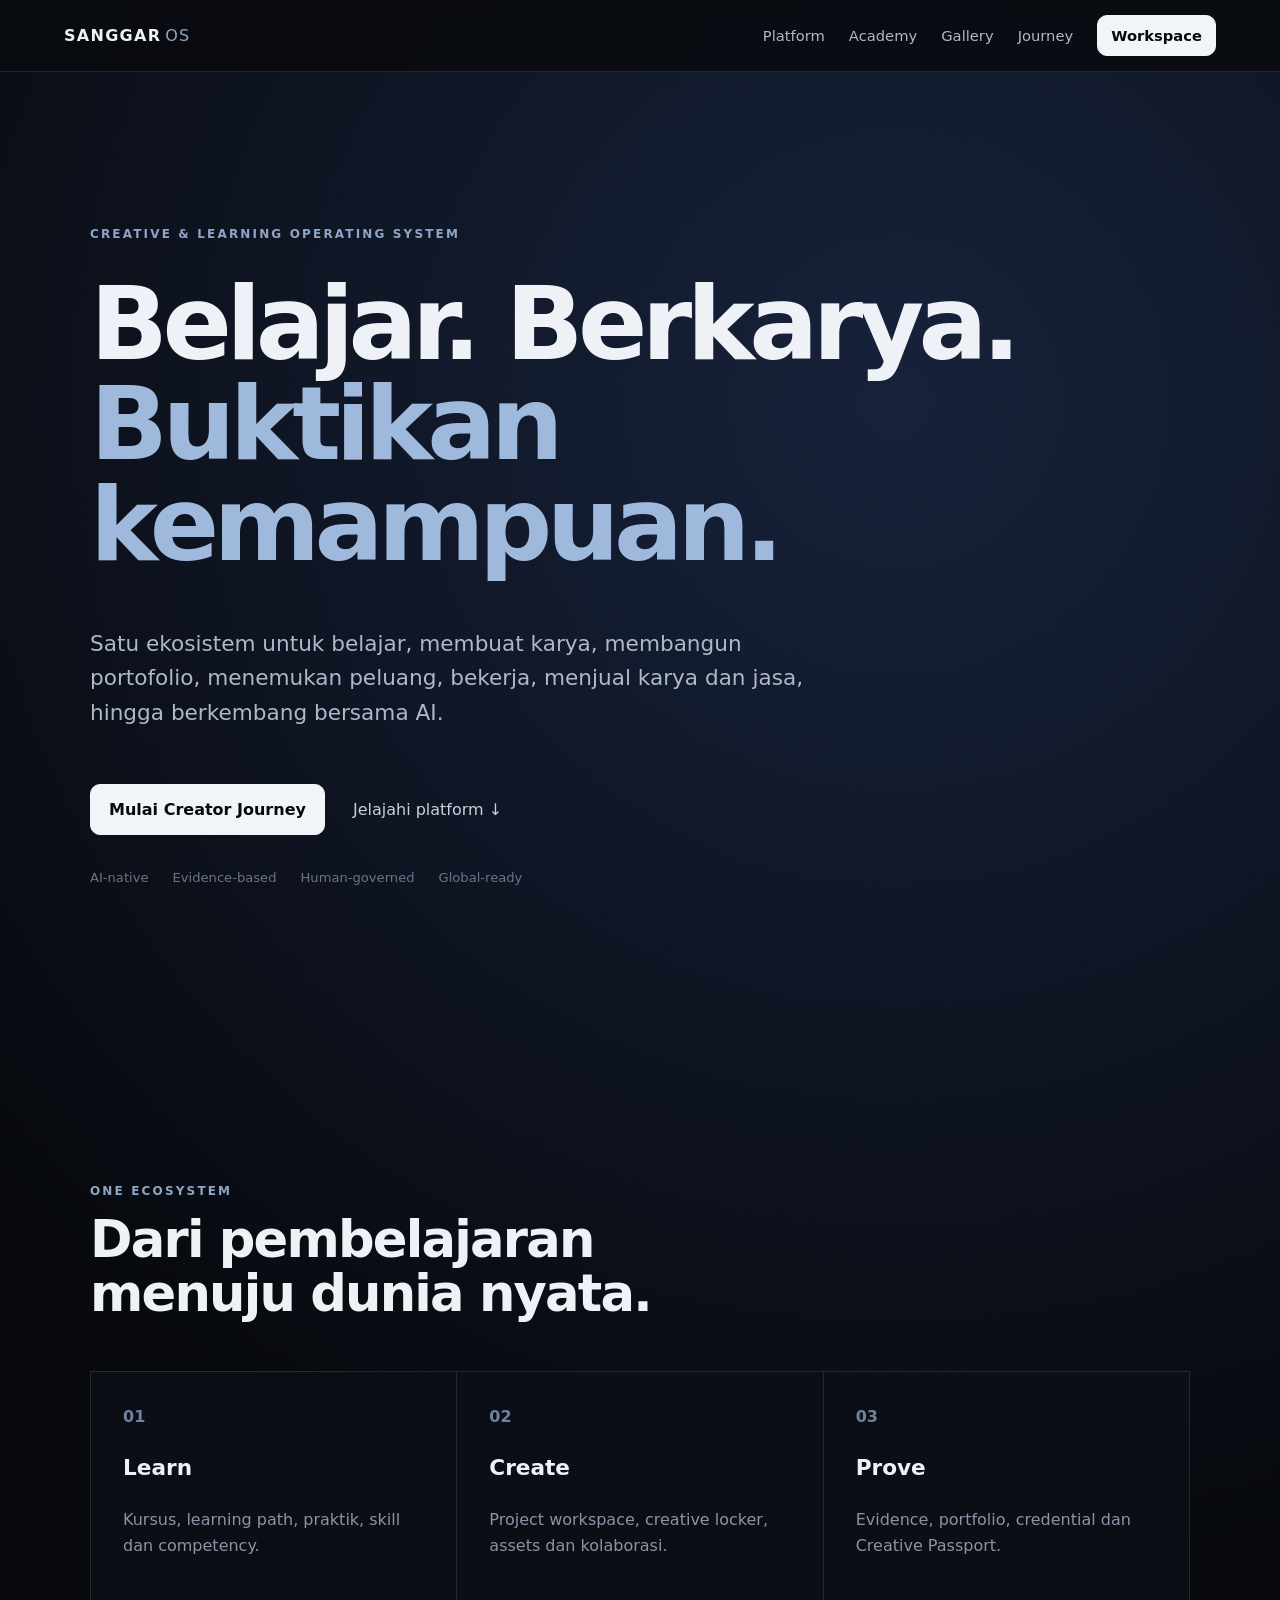
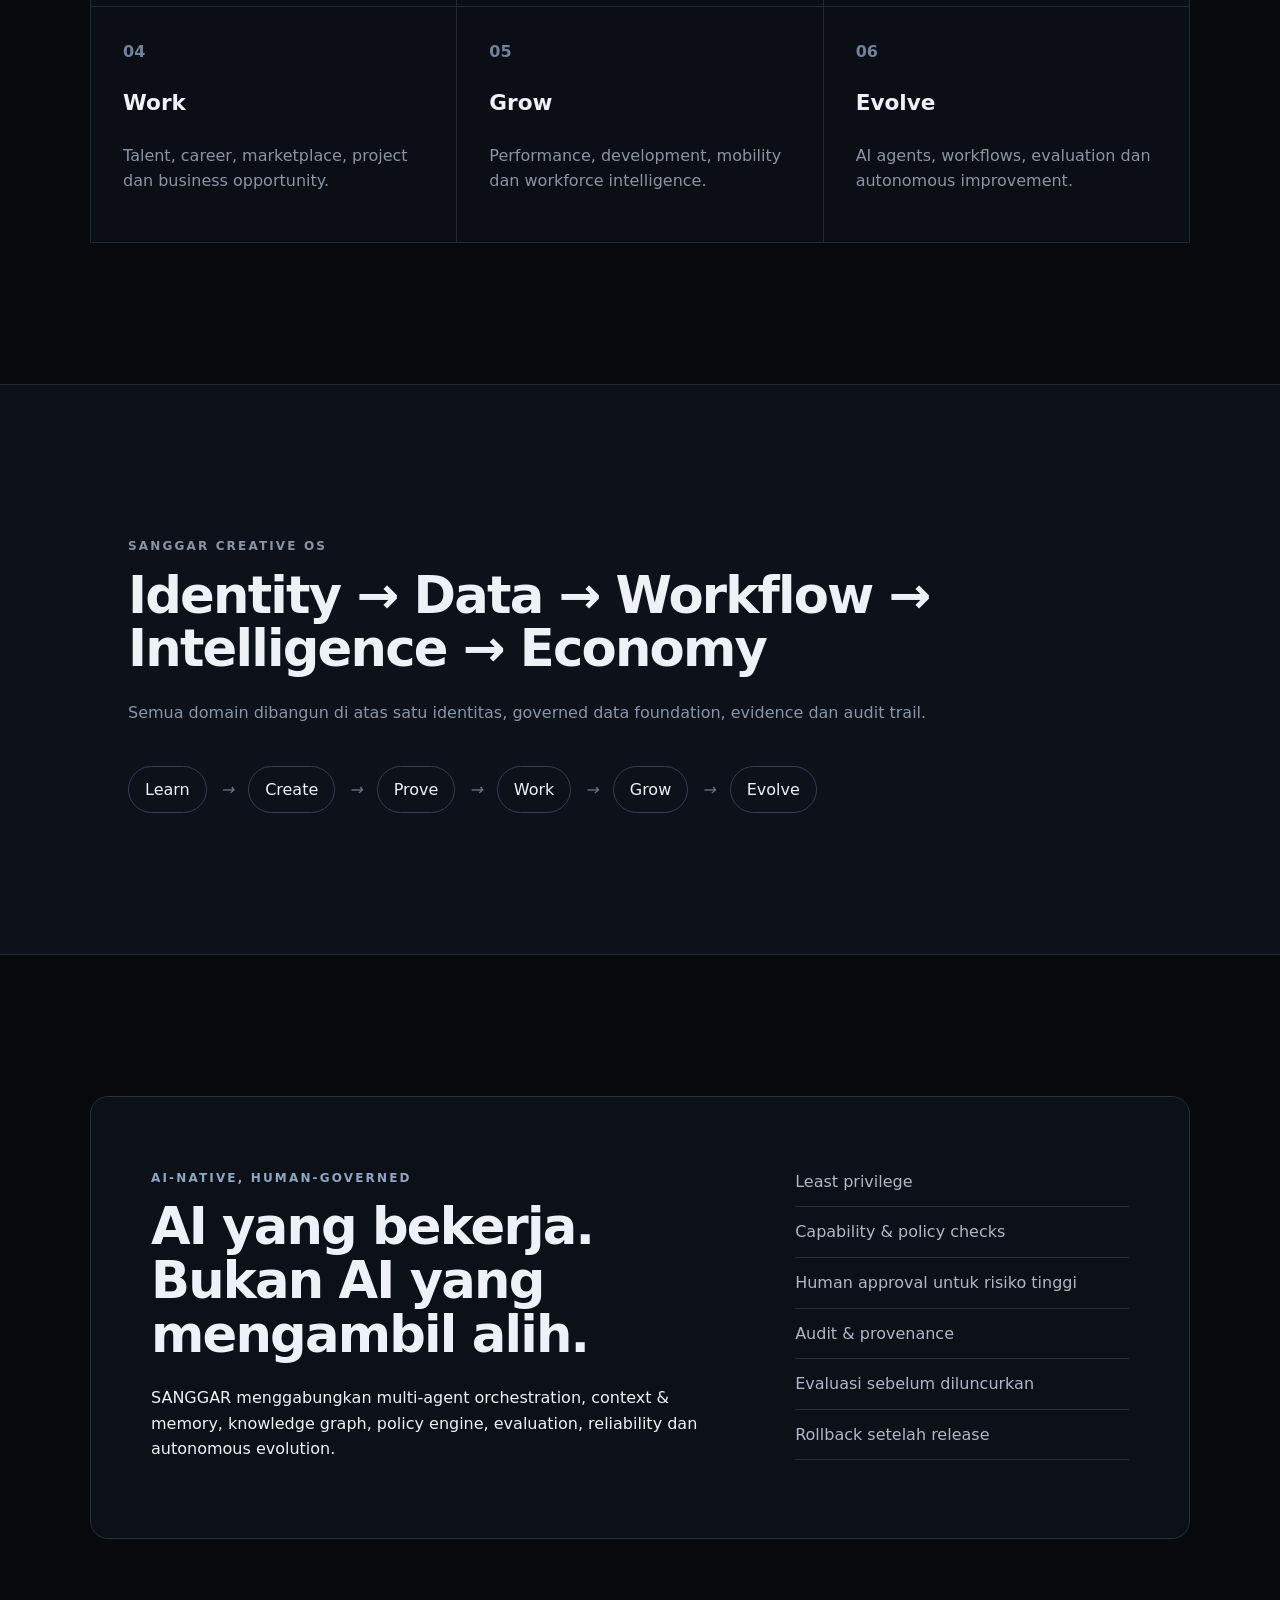
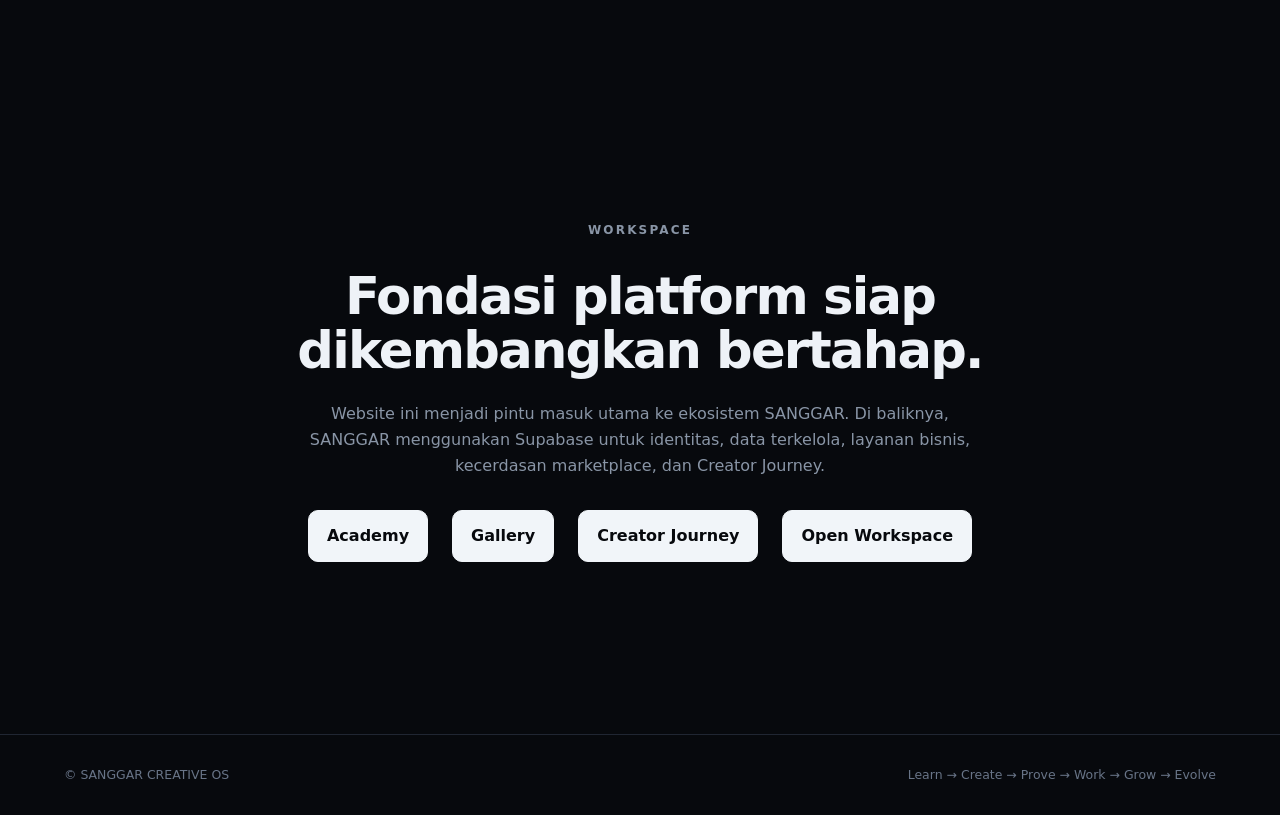
==== index.html @ 96978a13 "refine product language and public terminology" ====
<!doctype html><html lang="id"><head><meta charset="utf-8"><meta name="viewport" content="width=device-width,initial-scale=1"><meta name="description" content="SANGGAR CREATIVE OS — ekosistem digital untuk belajar, berkarya, membuktikan kemampuan, mendapatkan peluang, bekerja, dan berkembang bersama AI."><meta name="robots" content="index,follow"><meta property="og:title" content="SANGGAR CREATIVE OS"><meta property="og:description" content="Learn. Create. Prove. Work. Grow. Evolve."><meta property="og:type" content="website"><title>SANGGAR CREATIVE OS</title><link rel="canonical" href="https://akvisomr-eng.github.io/SANGGAR-CREATIVE-OS/"><link rel="stylesheet" href="styles.css"></head><body><header class="top"><a class="brand" href="index.html">SANGGAR<span>OS</span></a><nav><a href="#platform">Platform</a><a href="academy.html">Academy</a><a href="gallery.html">Gallery</a><a href="journey.html">Journey</a><a class="button small" href="app.html">Workspace</a></nav></header><main><section class="hero"><p class="eyebrow">CREATIVE & LEARNING OPERATING SYSTEM</p><h1>Belajar. Berkarya.<br><strong>Buktikan kemampuan.</strong></h1><p class="lead">Satu ekosistem untuk belajar, membuat karya, membangun portofolio, menemukan peluang, bekerja, menjual karya dan jasa, hingga berkembang bersama AI.</p><div class="actions"><a class="button" href="journey.html">Mulai Creator Journey</a><a class="ghost" href="#platform">Jelajahi platform ↓</a></div><div class="trust"><span>AI-native</span><span>Evidence-based</span><span>Human-governed</span><span>Global-ready</span></div></section><section id="platform" class="section"><div class="section-head"><p class="eyebrow">ONE ECOSYSTEM</p><h2>Dari pembelajaran menuju dunia nyata.</h2></div><div class="grid"><article><b>01</b><h3>Learn</h3><p>Kursus, learning path, praktik, skill dan competency.</p></article><article><b>02</b><h3>Create</h3><p>Project workspace, creative locker, assets dan kolaborasi.</p></article><article><b>03</b><h3>Prove</h3><p>Evidence, portfolio, credential dan Creative Passport.</p></article><article><b>04</b><h3>Work</h3><p>Talent, career, marketplace, project dan business opportunity.</p></article><article><b>05</b><h3>Grow</h3><p>Performance, development, mobility dan workforce intelligence.</p></article><article><b>06</b><h3>Evolve</h3><p>AI agents, workflows, evaluation dan autonomous improvement.</p></article></div></section><section id="ecosystem" class="section dark"><p class="eyebrow">SANGGAR CREATIVE OS</p><h2>Identity → Data → Workflow → Intelligence → Economy</h2><p>Semua domain dibangun di atas satu identitas, governed data foundation, evidence dan audit trail.</p><div class="flow"><span>Learn</span><i>→</i><span>Create</span><i>→</i><span>Prove</span><i>→</i><span>Work</span><i>→</i><span>Grow</span><i>→</i><span>Evolve</span></div></section><section id="ai" class="section"><div class="ai-card"><div><p class="eyebrow">AI-NATIVE, HUMAN-GOVERNED</p><h2>AI yang bekerja. Bukan AI yang mengambil alih.</h2><p>SANGGAR menggabungkan multi-agent orchestration, context & memory, knowledge graph, policy engine, evaluation, reliability dan autonomous evolution.</p></div><ul><li>Least privilege</li><li>Capability & policy checks</li><li>Human approval untuk risiko tinggi</li><li>Audit & provenance</li><li>Evaluasi sebelum diluncurkan</li><li>Rollback setelah release</li></ul></div></section><section id="workspace" class="section workspace"><p class="eyebrow">WORKSPACE</p><h2>Fondasi platform siap dikembangkan bertahap.</h2><p>Website ini menjadi pintu masuk utama ke ekosistem SANGGAR. Di baliknya, SANGGAR menggunakan Supabase untuk identitas, data terkelola, layanan bisnis, kecerdasan marketplace, dan Creator Journey.</p><div class="actions" style="justify-content:center"><a class="button" href="academy.html">Academy</a><a class="button" href="gallery.html">Gallery</a><a class="button" href="journey.html">Creator Journey</a><a class="button" href="app.html">Open Workspace</a></div></section></main><footer><span>© SANGGAR CREATIVE OS</span><span>Learn → Create → Prove → Work → Grow → Evolve</span></footer><script src="app.js" defer></script></body></html>
---- styles.css ----
:root{font-family:Inter,system-ui,-apple-system,BlinkMacSystemFont,"Segoe UI",sans-serif;color:#eef2f7;background:#07090d;line-height:1.6}*{box-sizing:border-box}html{scroll-behavior:smooth}body{margin:0;background:radial-gradient(circle at 70% 10%,#17223b 0,transparent 32%),#07090d}a{color:inherit;text-decoration:none}.top{height:72px;padding:0 clamp(20px,5vw,72px);display:flex;align-items:center;justify-content:space-between;border-bottom:1px solid #202632;background:#090b10e8;backdrop-filter:blur(16px);position:sticky;top:0;z-index:5}.brand{font-weight:900;letter-spacing:.08em}.brand span{font-weight:500;margin-left:4px;color:#8fa5c5}.top nav{display:flex;gap:24px;align-items:center;font-size:.92rem;color:#aeb8c7}.button{display:inline-flex;align-items:center;justify-content:center;padding:12px 18px;border-radius:10px;background:#f1f5f9;color:#07090d;font-weight:800;border:1px solid #f1f5f9}.button.small{padding:8px 13px}.ghost{padding:12px 4px;color:#c7d0dc}.hero,.section{max-width:1180px;margin:auto;padding:clamp(80px,11vw,150px) clamp(20px,5vw,40px)}.hero{min-height:760px;display:flex;flex-direction:column;justify-content:center}.eyebrow{font-size:.75rem;letter-spacing:.18em;font-weight:800;color:#8fa5c5}.hero h1{font-size:clamp(3.2rem,8vw,7.2rem);line-height:.98;letter-spacing:-.055em;max-width:1050px;margin:18px 0 30px}.hero h1 strong{color:#9fb9dc}.lead{font-size:clamp(1.05rem,2vw,1.35rem);max-width:760px;color:#aeb8c7}.actions{display:flex;gap:24px;align-items:center;margin:32px 0}.trust{display:flex;gap:24px;flex-wrap:wrap;color:#697588;font-size:.82rem}.section-head{max-width:700px}.section h2{font-size:clamp(2rem,4vw,4rem);line-height:1.05;letter-spacing:-.035em;margin:10px 0 24px}.grid{display:grid;grid-template-columns:repeat(3,1fr);gap:1px;background:#242a35;margin-top:50px;border:1px solid #242a35}.grid article{background:#0b0e14;padding:32px;min-height:220px}.grid b{color:#6f829e}.grid h3{font-size:1.35rem}.grid p,.section>p{color:#8995a6}.dark{max-width:none;padding-left:clamp(20px,10vw,160px);padding-right:clamp(20px,10vw,160px);background:#0c111a;border-top:1px solid #202632;border-bottom:1px solid #202632}.dark>*{max-width:1100px}.flow{display:flex;gap:14px;flex-wrap:wrap;align-items:center;margin-top:40px}.flow span{padding:10px 16px;border:1px solid #344054;border-radius:999px}.flow i{color:#65748a}.ai-card{display:grid;grid-template-columns:1.4fr .8fr;gap:60px;border:1px solid #27303d;padding:clamp(28px,5vw,60px);border-radius:18px;background:#0c1017}.ai-card ul{margin:0;padding:0;list-style:none}.ai-card li{padding:12px 0;border-bottom:1px solid #252d39;color:#aeb8c7}.workspace{text-align:center;max-width:850px}.workspace p{max-width:680px;margin:0 auto 30px}footer{display:flex;justify-content:space-between;gap:20px;padding:30px clamp(20px,5vw,72px);border-top:1px solid #202632;color:#687487;font-size:.78rem}@media(max-width:760px){.top nav a:not(.button){display:none}.grid,.ai-card{grid-template-columns:1fr}.hero{min-height:680px}.actions{align-items:flex-start;flex-direction:column}.flow{gap:8px}footer{flex-direction:column}}
.auth-card{max-width:620px;margin:40px 0;padding:28px;border:1px solid #27303d;border-radius:18px;background:#0c1017}.auth-card h2{margin-top:0}.auth-card label{display:block;color:#aeb8c7;margin:16px 0}.auth-card input{display:block;width:100%;margin-top:8px;padding:13px 14px;border-radius:10px;border:1px solid #344054;background:#080b10;color:#eef2f7;font:inherit}.muted{color:#8995a6}.workspace-hero{min-height:auto}.workspace-toolbar{display:flex;justify-content:space-between;gap:20px;align-items:center;margin:30px 0}.workspace-toolbar span{color:#8995a6;overflow-wrap:anywhere}@media(max-width:760px){.workspace-toolbar{align-items:flex-start;flex-direction:column}}
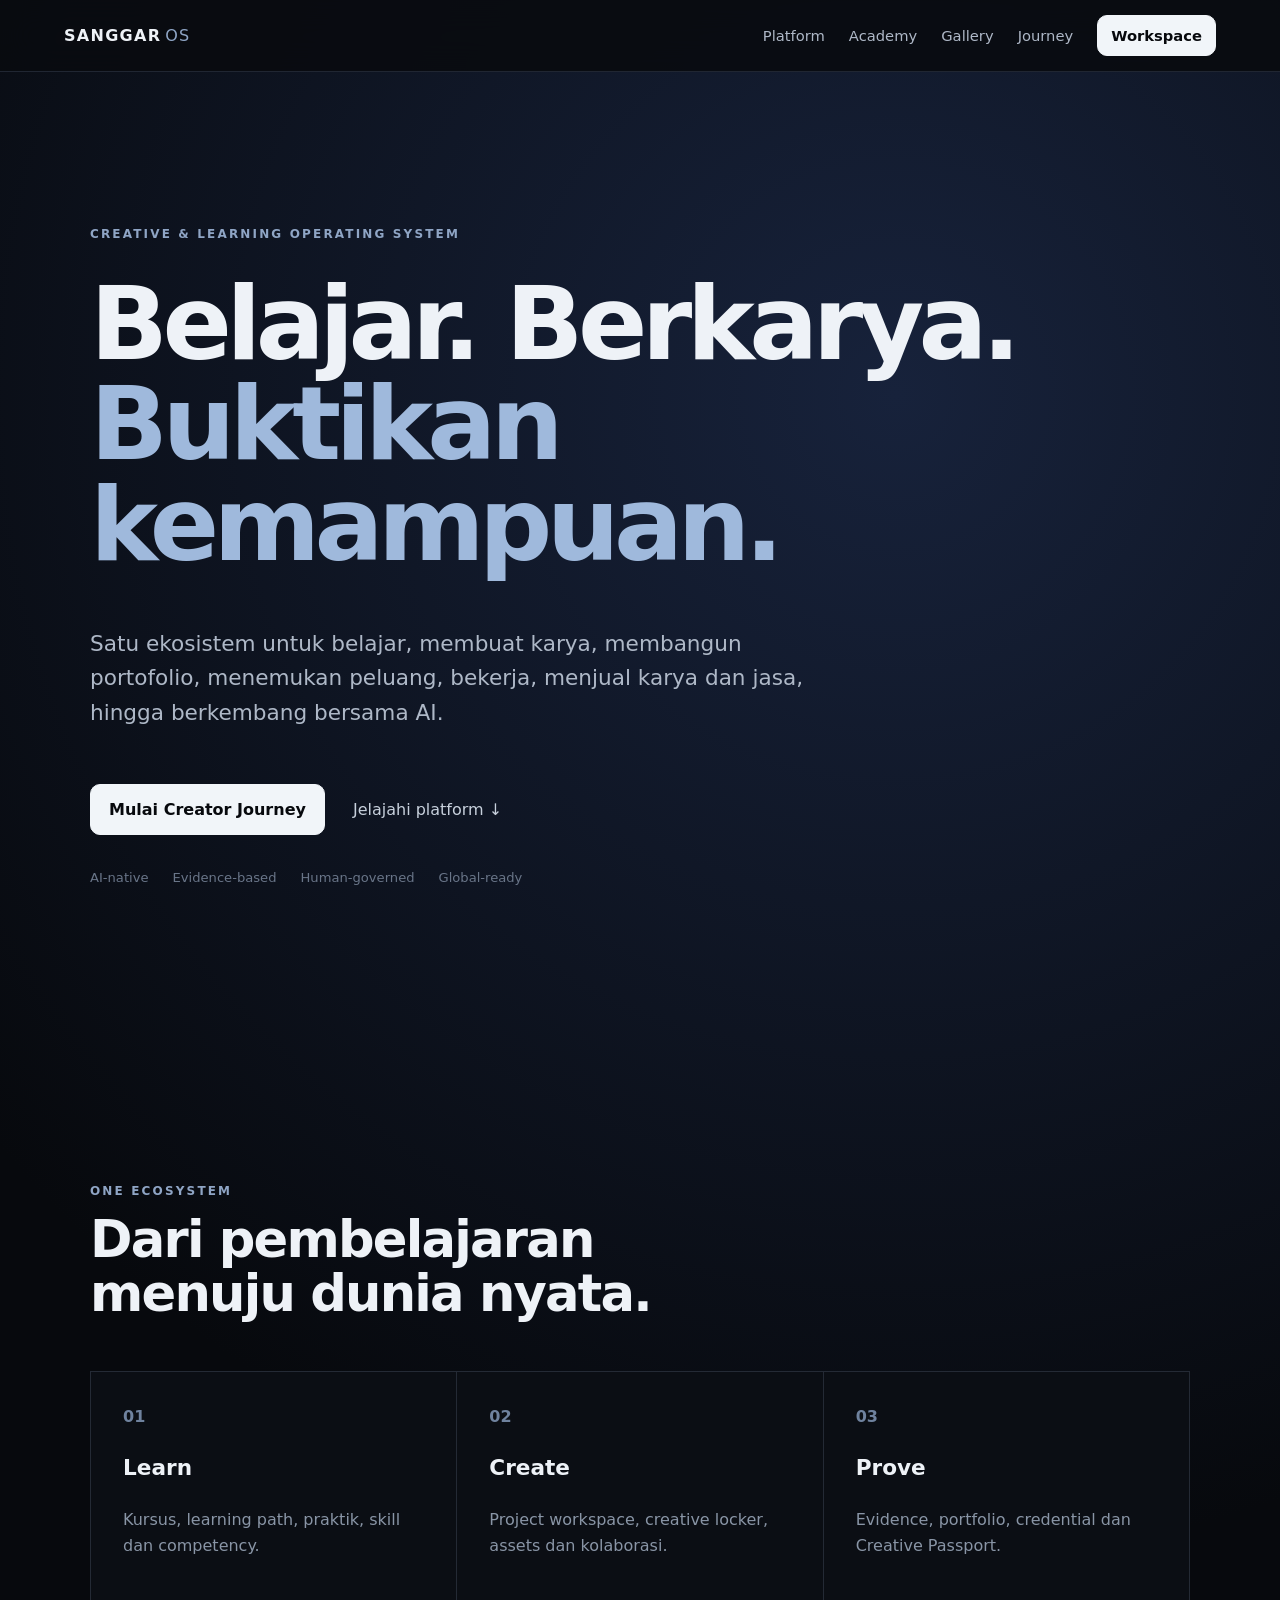
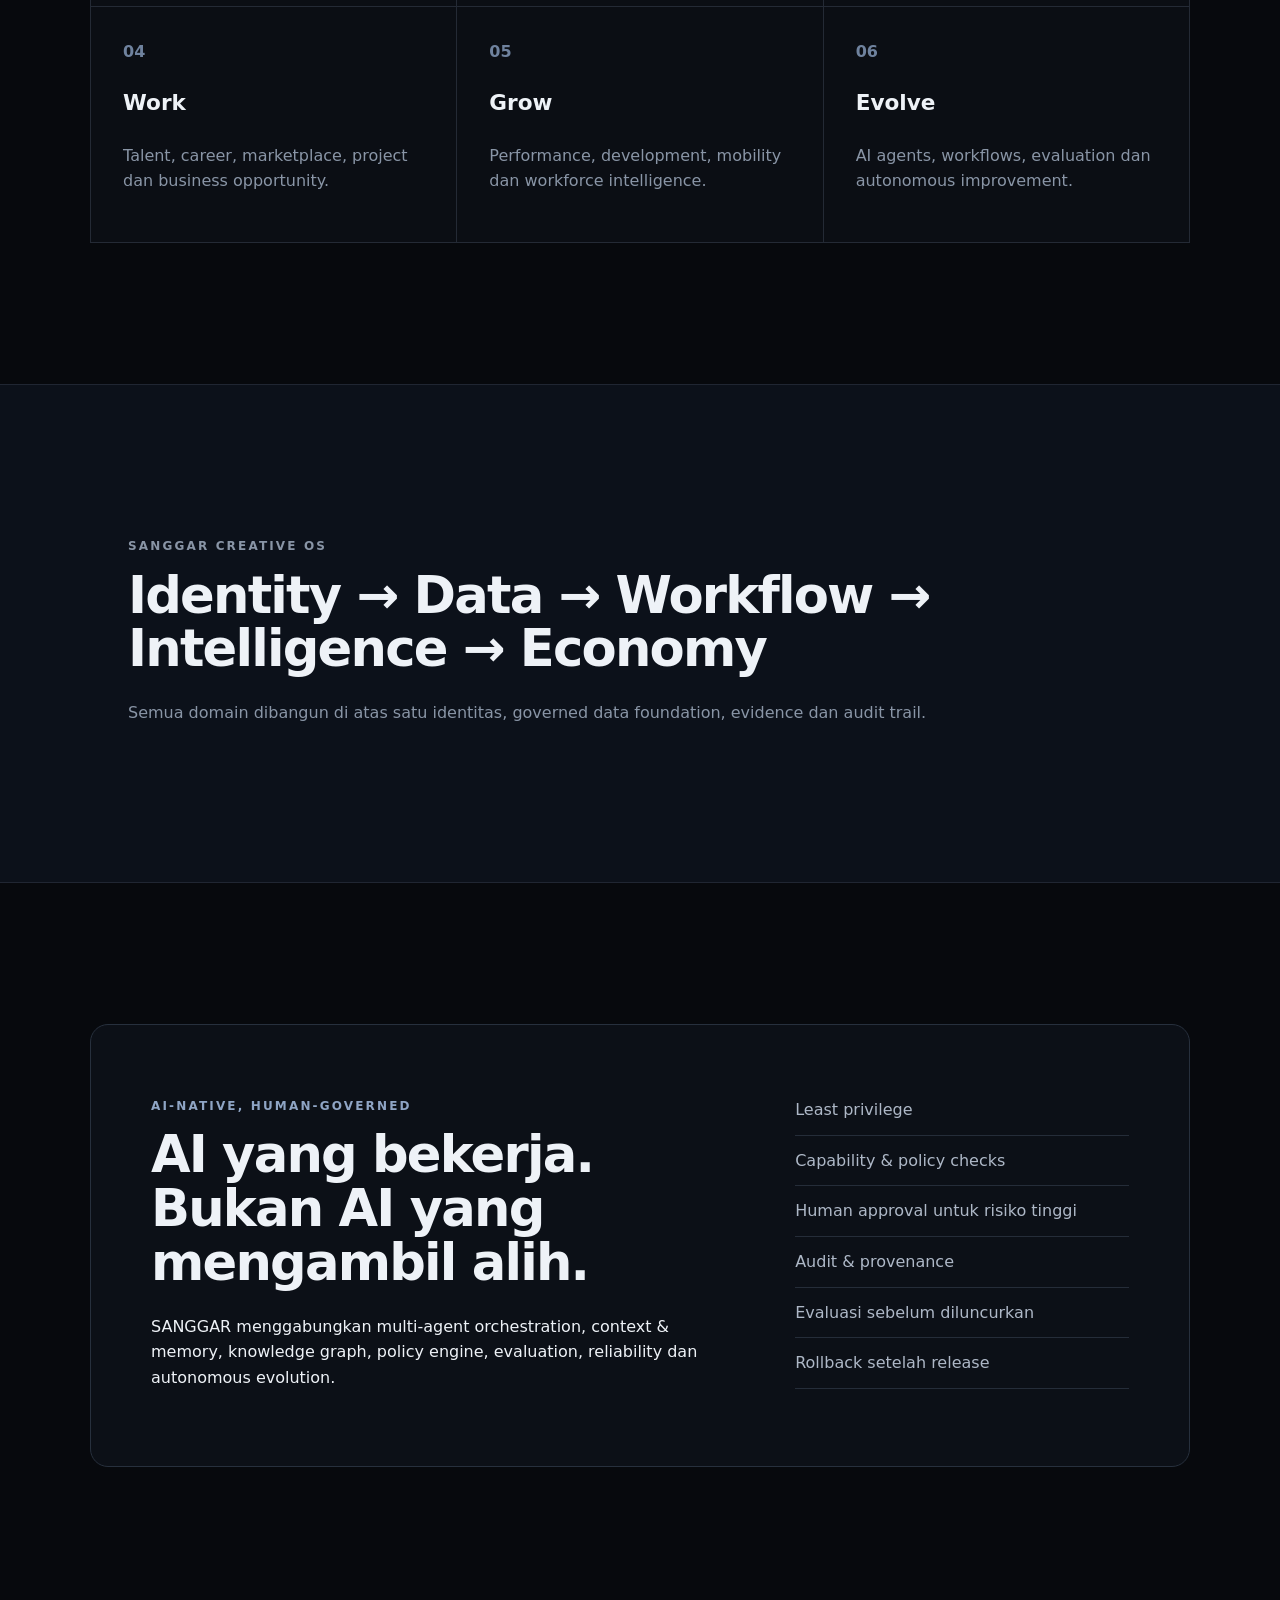
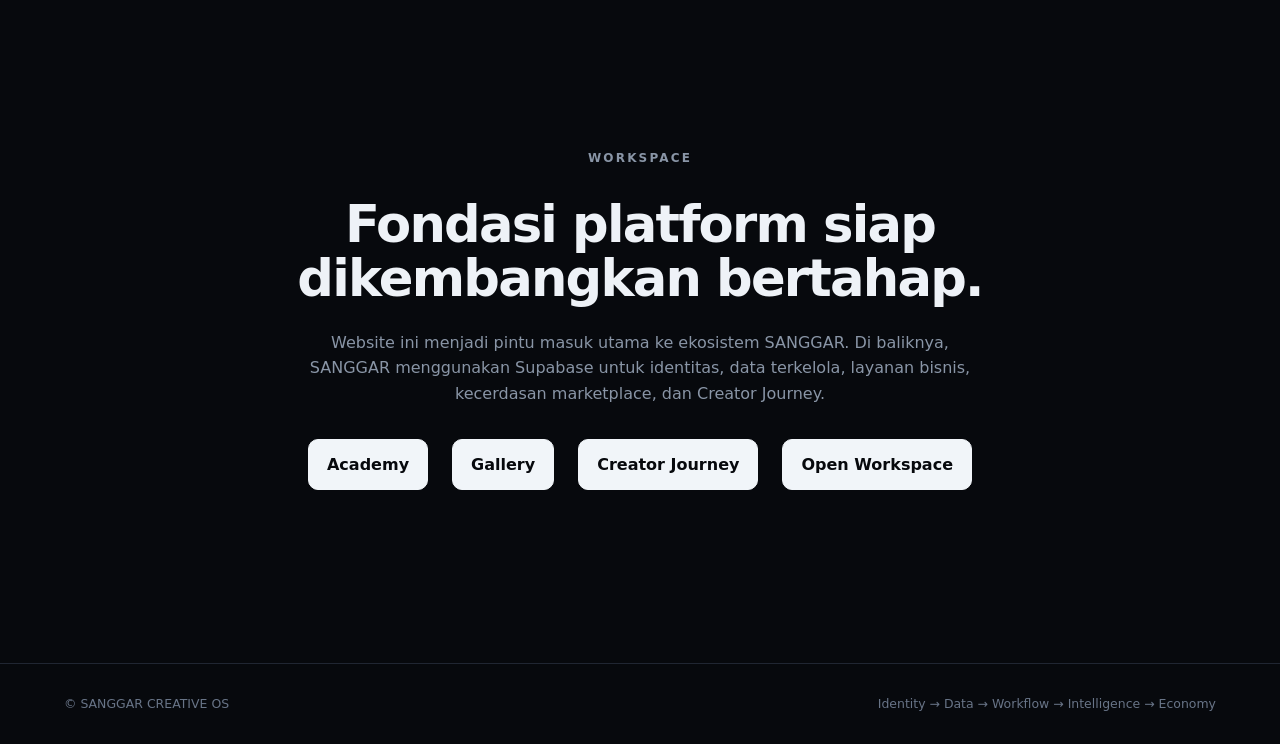
==== commit 5973d27f: "remove legacy public journey flow" ====
--- a/index.html
+++ b/index.html
@@ -1 +1 @@
-<!doctype html><html lang="id"><head><meta charset="utf-8"><meta name="viewport" content="width=device-width,initial-scale=1"><meta name="description" content="SANGGAR CREATIVE OS — ekosistem digital untuk belajar, berkarya, membuktikan kemampuan, mendapatkan peluang, bekerja, dan berkembang bersama AI."><meta name="robots" content="index,follow"><meta property="og:title" content="SANGGAR CREATIVE OS"><meta property="og:description" content="Learn. Create. Prove. Work. Grow. Evolve."><meta property="og:type" content="website"><title>SANGGAR CREATIVE OS</title><link rel="canonical" href="https://akvisomr-eng.github.io/SANGGAR-CREATIVE-OS/"><link rel="stylesheet" href="styles.css"></head><body><header class="top"><a class="brand" href="index.html">SANGGAR<span>OS</span></a><nav><a href="#platform">Platform</a><a href="academy.html">Academy</a><a href="gallery.html">Gallery</a><a href="journey.html">Journey</a><a class="button small" href="app.html">Workspace</a></nav></header><main><section class="hero"><p class="eyebrow">CREATIVE & LEARNING OPERATING SYSTEM</p><h1>Belajar. Berkarya.<br><strong>Buktikan kemampuan.</strong></h1><p class="lead">Satu ekosistem untuk belajar, membuat karya, membangun portofolio, menemukan peluang, bekerja, menjual karya dan jasa, hingga berkembang bersama AI.</p><div class="actions"><a class="button" href="journey.html">Mulai Creator Journey</a><a class="ghost" href="#platform">Jelajahi platform ↓</a></div><div class="trust"><span>AI-native</span><span>Evidence-based</span><span>Human-governed</span><span>Global-ready</span></div></section><section id="platform" class="section"><div class="section-head"><p class="eyebrow">ONE ECOSYSTEM</p><h2>Dari pembelajaran menuju dunia nyata.</h2></div><div class="grid"><article><b>01</b><h3>Learn</h3><p>Kursus, learning path, praktik, skill dan competency.</p></article><article><b>02</b><h3>Create</h3><p>Project workspace, creative locker, assets dan kolaborasi.</p></article><article><b>03</b><h3>Prove</h3><p>Evidence, portfolio, credential dan Creative Passport.</p></article><article><b>04</b><h3>Work</h3><p>Talent, career, marketplace, project dan business opportunity.</p></article><article><b>05</b><h3>Grow</h3><p>Performance, development, mobility dan workforce intelligence.</p></article><article><b>06</b><h3>Evolve</h3><p>AI agents, workflows, evaluation dan autonomous improvement.</p></article></div></section><section id="ecosystem" class="section dark"><p class="eyebrow">SANGGAR CREATIVE OS</p><h2>Identity → Data → Workflow → Intelligence → Economy</h2><p>Semua domain dibangun di atas satu identitas, governed data foundation, evidence dan audit trail.</p><div class="flow"><span>Learn</span><i>→</i><span>Create</span><i>→</i><span>Prove</span><i>→</i><span>Work</span><i>→</i><span>Grow</span><i>→</i><span>Evolve</span></div></section><section id="ai" class="section"><div class="ai-card"><div><p class="eyebrow">AI-NATIVE, HUMAN-GOVERNED</p><h2>AI yang bekerja. Bukan AI yang mengambil alih.</h2><p>SANGGAR menggabungkan multi-agent orchestration, context & memory, knowledge graph, policy engine, evaluation, reliability dan autonomous evolution.</p></div><ul><li>Least privilege</li><li>Capability & policy checks</li><li>Human approval untuk risiko tinggi</li><li>Audit & provenance</li><li>Evaluasi sebelum diluncurkan</li><li>Rollback setelah release</li></ul></div></section><section id="workspace" class="section workspace"><p class="eyebrow">WORKSPACE</p><h2>Fondasi platform siap dikembangkan bertahap.</h2><p>Website ini menjadi pintu masuk utama ke ekosistem SANGGAR. Di baliknya, SANGGAR menggunakan Supabase untuk identitas, data terkelola, layanan bisnis, kecerdasan marketplace, dan Creator Journey.</p><div class="actions" style="justify-content:center"><a class="button" href="academy.html">Academy</a><a class="button" href="gallery.html">Gallery</a><a class="button" href="journey.html">Creator Journey</a><a class="button" href="app.html">Open Workspace</a></div></section></main><footer><span>© SANGGAR CREATIVE OS</span><span>Learn → Create → Prove → Work → Grow → Evolve</span></footer><script src="app.js" defer></script></body></html>+<!doctype html><html lang="id"><head><meta charset="utf-8"><meta name="viewport" content="width=device-width,initial-scale=1"><meta name="description" content="SANGGAR CREATIVE OS — ekosistem digital untuk belajar, berkarya, membuktikan kemampuan, mendapatkan peluang, bekerja, dan berkembang bersama AI."><meta name="robots" content="index,follow"><meta property="og:title" content="SANGGAR CREATIVE OS"><meta property="og:description" content="Identity. Data. Workflow. Intelligence. Economy."><meta property="og:type" content="website"><title>SANGGAR CREATIVE OS</title><link rel="canonical" href="https://akvisomr-eng.github.io/SANGGAR-CREATIVE-OS/"><link rel="stylesheet" href="styles.css"></head><body><header class="top"><a class="brand" href="index.html">SANGGAR<span>OS</span></a><nav><a href="#platform">Platform</a><a href="academy.html">Academy</a><a href="gallery.html">Gallery</a><a href="journey.html">Journey</a><a class="button small" href="app.html">Workspace</a></nav></header><main><section class="hero"><p class="eyebrow">CREATIVE & LEARNING OPERATING SYSTEM</p><h1>Belajar. Berkarya.<br><strong>Buktikan kemampuan.</strong></h1><p class="lead">Satu ekosistem untuk belajar, membuat karya, membangun portofolio, menemukan peluang, bekerja, menjual karya dan jasa, hingga berkembang bersama AI.</p><div class="actions"><a class="button" href="journey.html">Mulai Creator Journey</a><a class="ghost" href="#platform">Jelajahi platform ↓</a></div><div class="trust"><span>AI-native</span><span>Evidence-based</span><span>Human-governed</span><span>Global-ready</span></div></section><section id="platform" class="section"><div class="section-head"><p class="eyebrow">ONE ECOSYSTEM</p><h2>Dari pembelajaran menuju dunia nyata.</h2></div><div class="grid"><article><b>01</b><h3>Learn</h3><p>Kursus, learning path, praktik, skill dan competency.</p></article><article><b>02</b><h3>Create</h3><p>Project workspace, creative locker, assets dan kolaborasi.</p></article><article><b>03</b><h3>Prove</h3><p>Evidence, portfolio, credential dan Creative Passport.</p></article><article><b>04</b><h3>Work</h3><p>Talent, career, marketplace, project dan business opportunity.</p></article><article><b>05</b><h3>Grow</h3><p>Performance, development, mobility dan workforce intelligence.</p></article><article><b>06</b><h3>Evolve</h3><p>AI agents, workflows, evaluation dan autonomous improvement.</p></article></div></section><section id="ecosystem" class="section dark"><p class="eyebrow">SANGGAR CREATIVE OS</p><h2>Identity → Data → Workflow → Intelligence → Economy</h2><p>Semua domain dibangun di atas satu identitas, governed data foundation, evidence dan audit trail.</p></section><section id="ai" class="section"><div class="ai-card"><div><p class="eyebrow">AI-NATIVE, HUMAN-GOVERNED</p><h2>AI yang bekerja. Bukan AI yang mengambil alih.</h2><p>SANGGAR menggabungkan multi-agent orchestration, context & memory, knowledge graph, policy engine, evaluation, reliability dan autonomous evolution.</p></div><ul><li>Least privilege</li><li>Capability & policy checks</li><li>Human approval untuk risiko tinggi</li><li>Audit & provenance</li><li>Evaluasi sebelum diluncurkan</li><li>Rollback setelah release</li></ul></div></section><section id="workspace" class="section workspace"><p class="eyebrow">WORKSPACE</p><h2>Fondasi platform siap dikembangkan bertahap.</h2><p>Website ini menjadi pintu masuk utama ke ekosistem SANGGAR. Di baliknya, SANGGAR menggunakan Supabase untuk identitas, data terkelola, layanan bisnis, kecerdasan marketplace, dan Creator Journey.</p><div class="actions" style="justify-content:center"><a class="button" href="academy.html">Academy</a><a class="button" href="gallery.html">Gallery</a><a class="button" href="journey.html">Creator Journey</a><a class="button" href="app.html">Open Workspace</a></div></section></main><footer><span>© SANGGAR CREATIVE OS</span><span>Identity → Data → Workflow → Intelligence → Economy</span></footer><script src="app.js" defer></script></body></html>
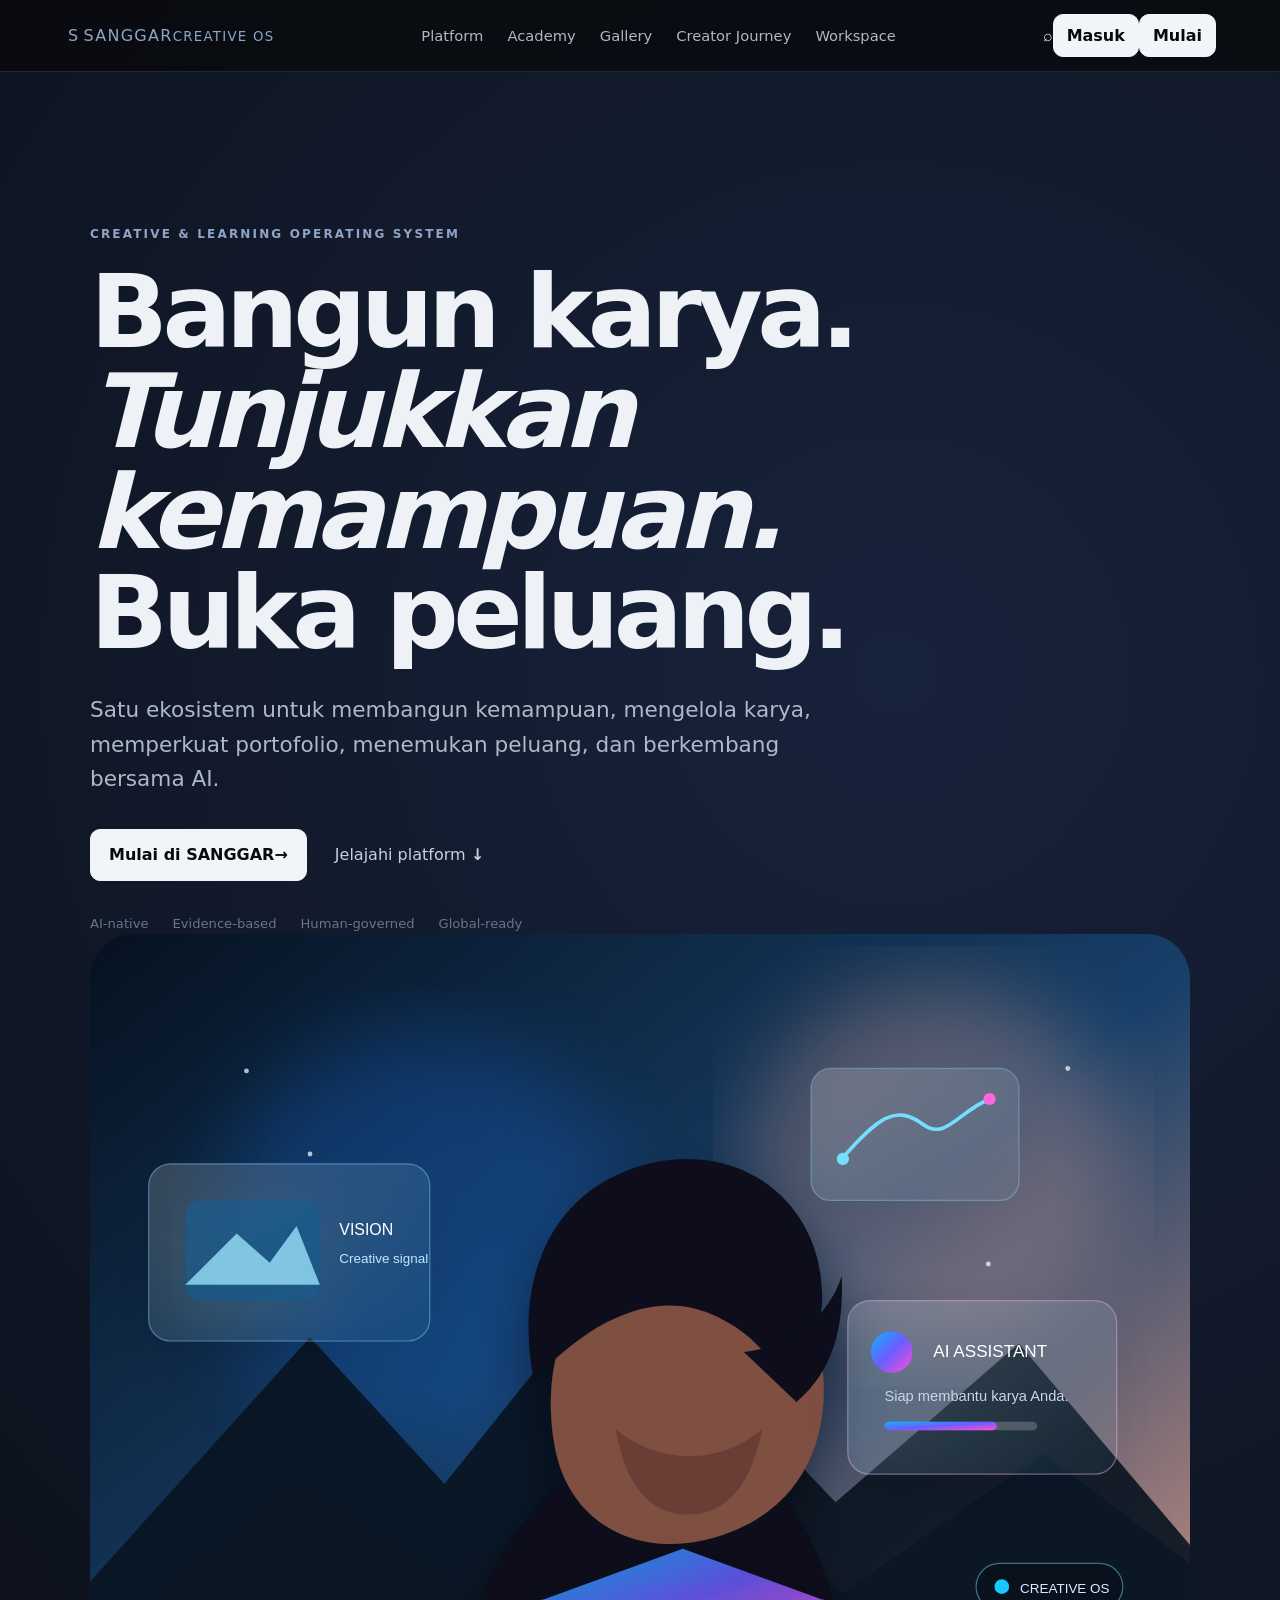
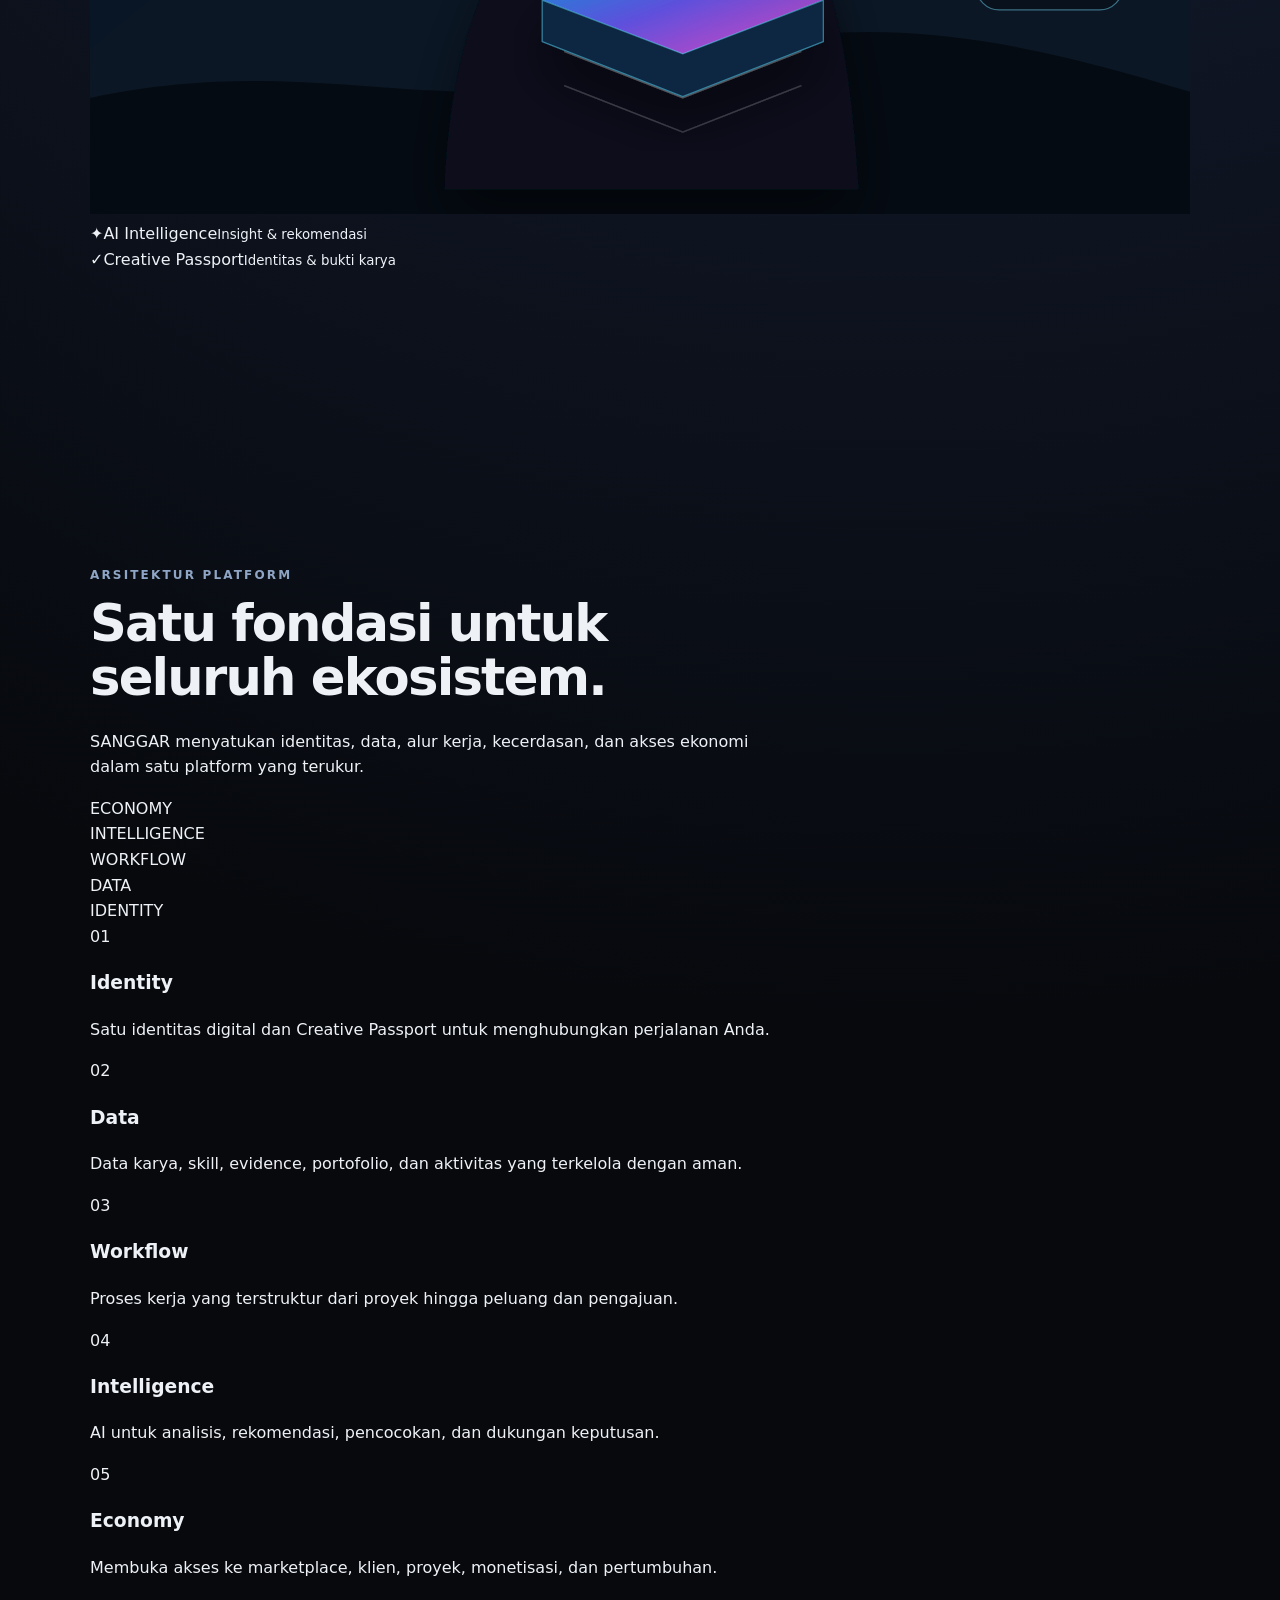
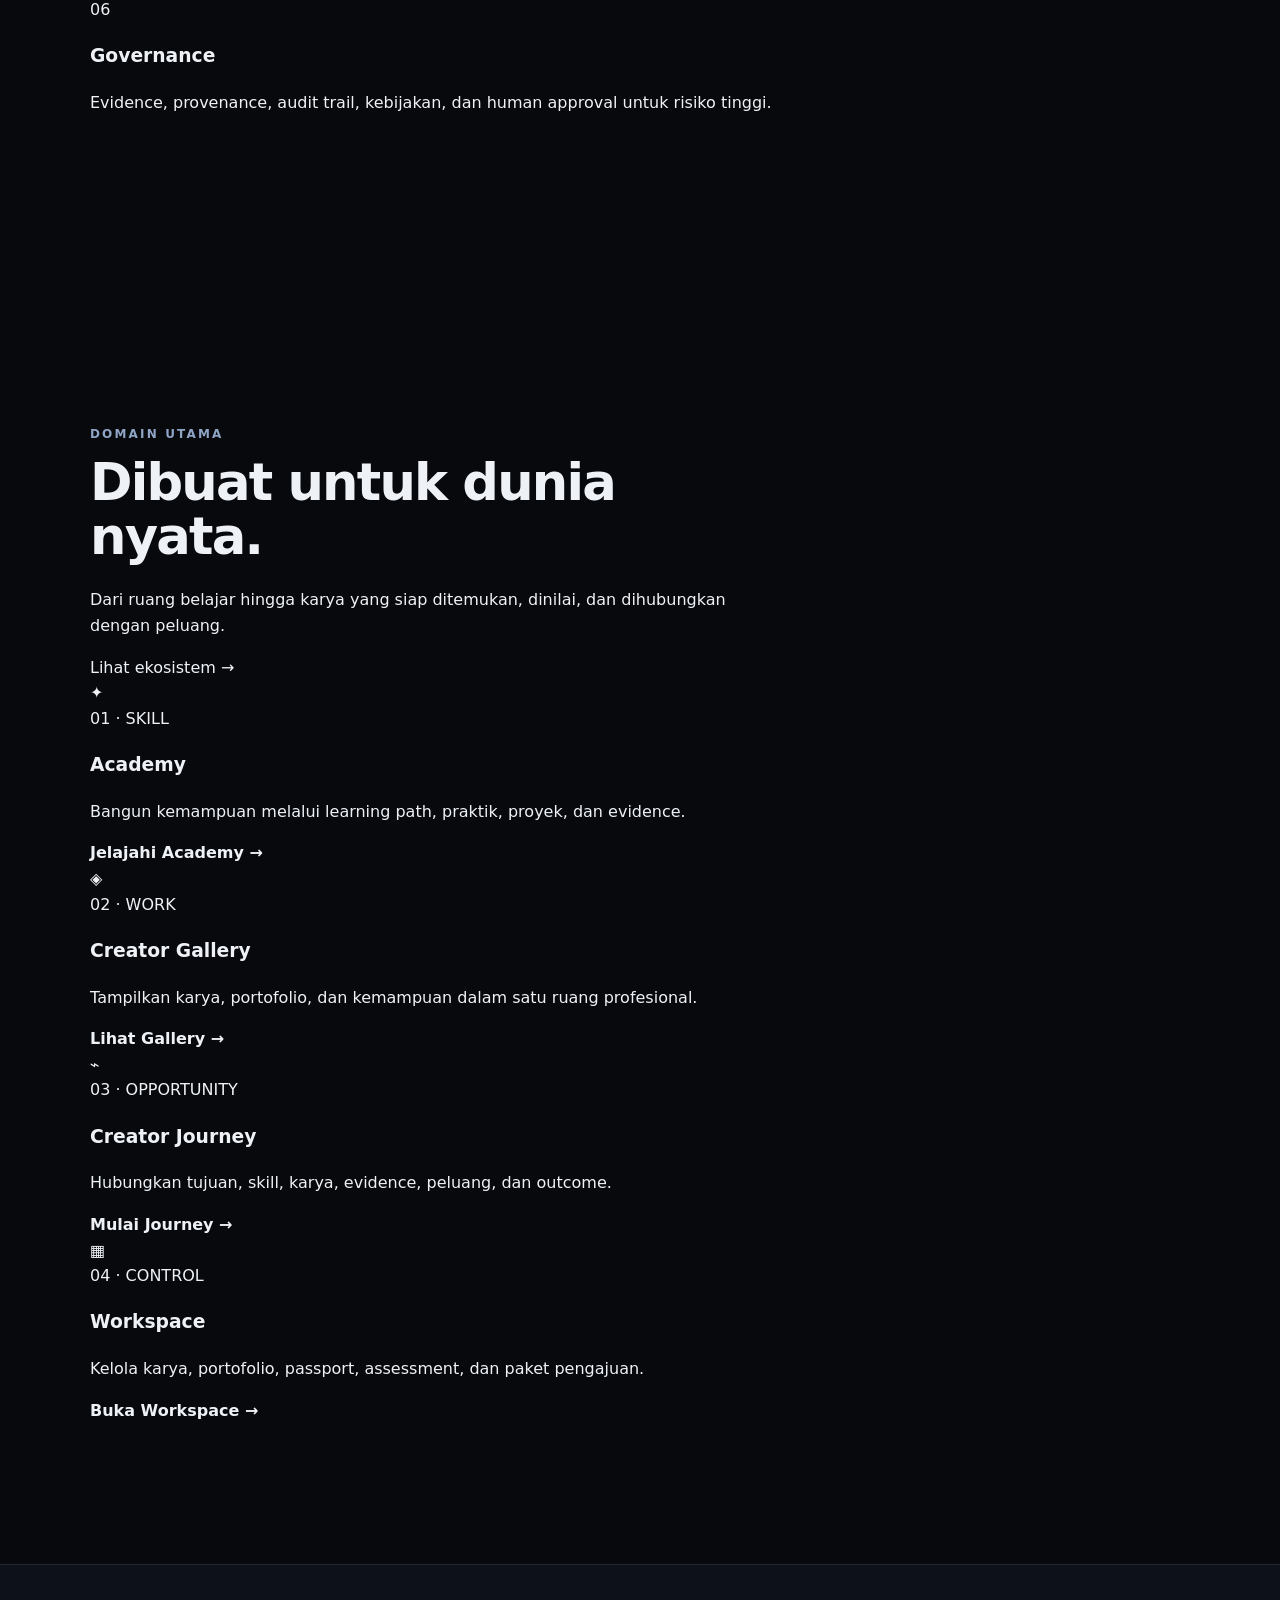
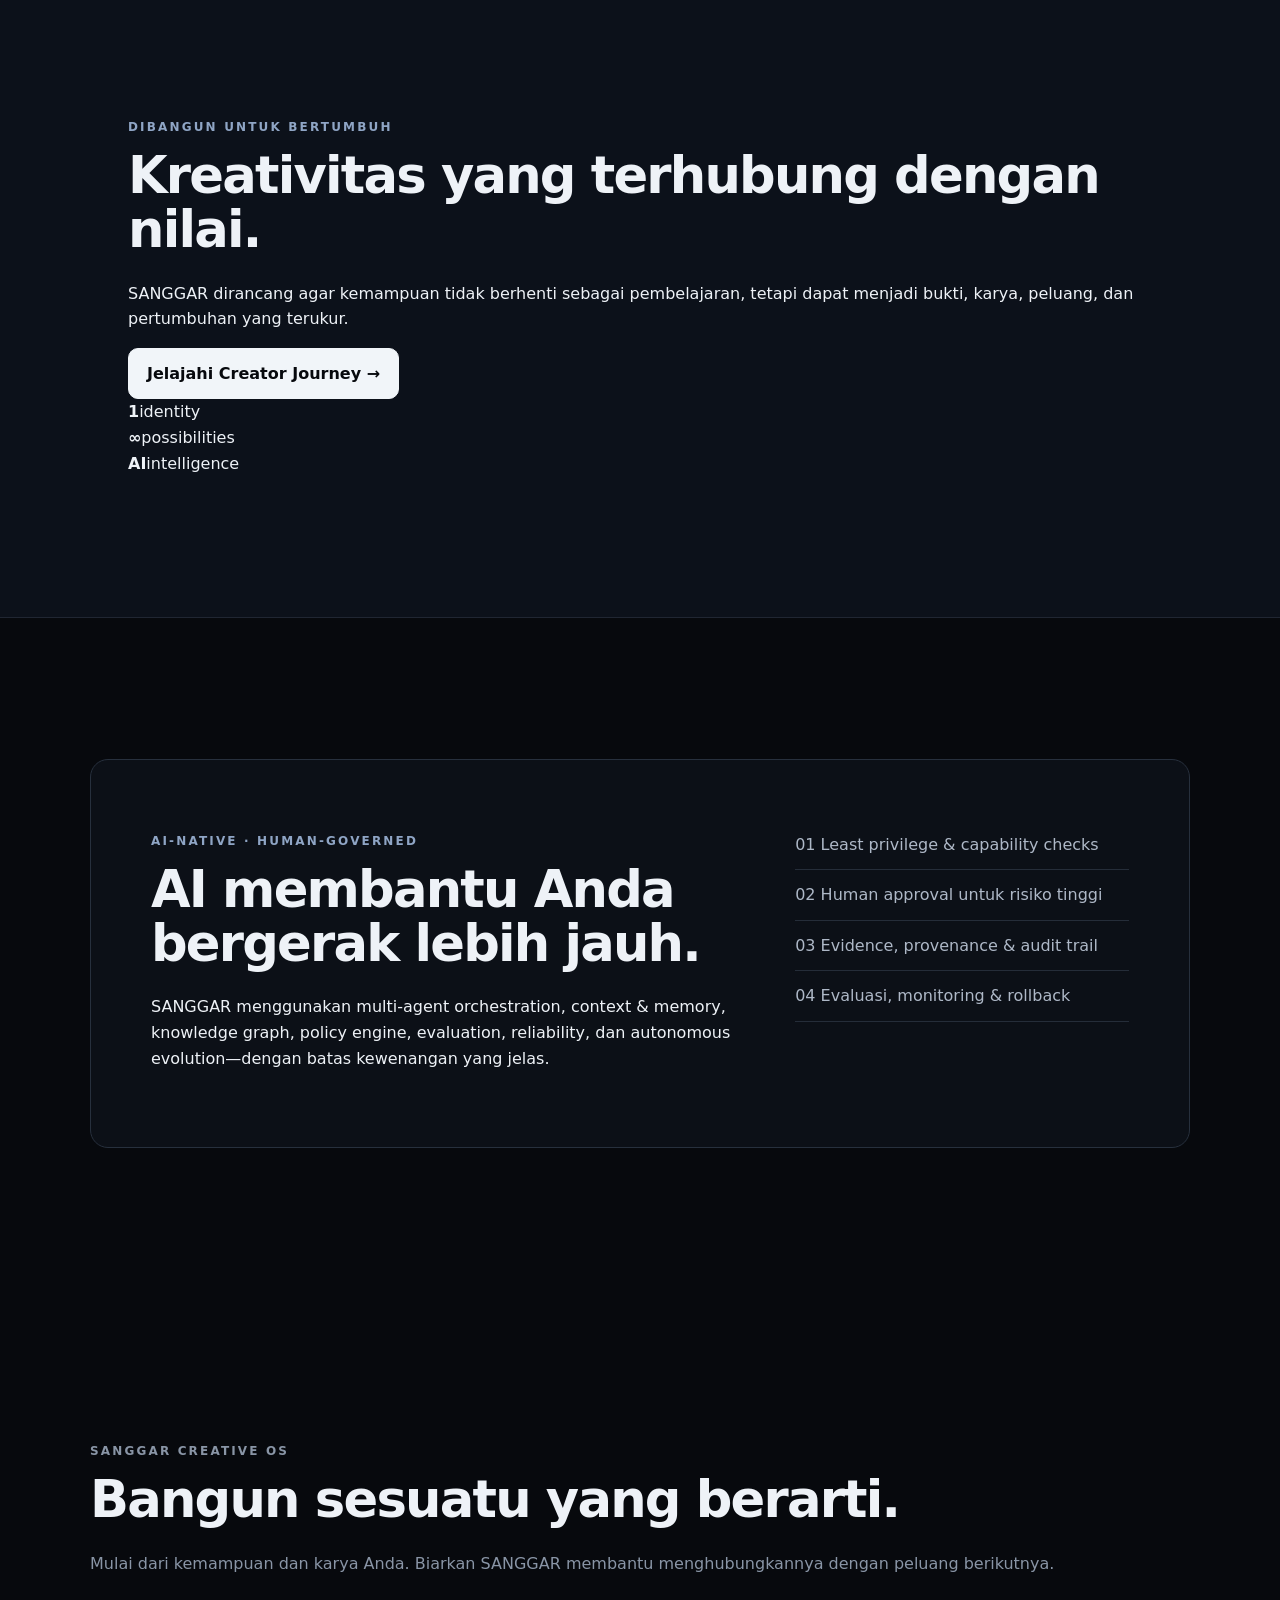
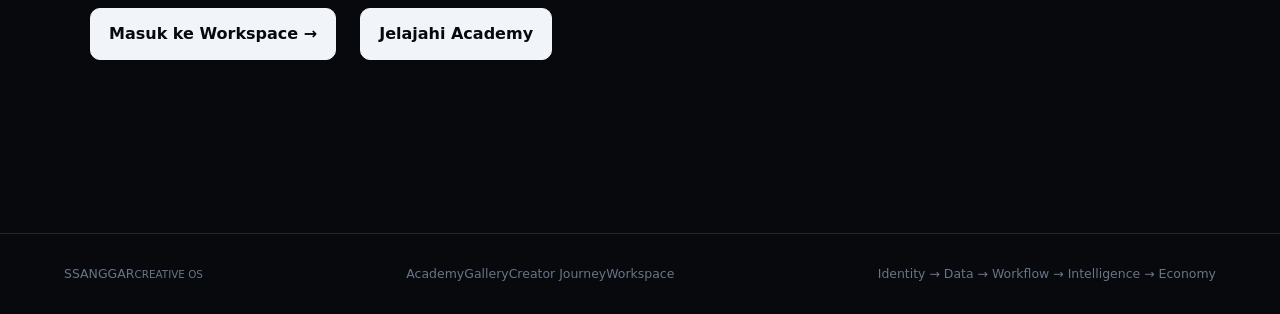
==== commit 7614bc99: "feat(ui): redesign SANGGAR public landing page" ====
--- a/index.html
+++ b/index.html
@@ -1 +1,103 @@
-<!doctype html><html lang="id"><head><meta charset="utf-8"><meta name="viewport" content="width=device-width,initial-scale=1"><meta name="description" content="SANGGAR CREATIVE OS — ekosistem digital untuk belajar, berkarya, membuktikan kemampuan, mendapatkan peluang, bekerja, dan berkembang bersama AI."><meta name="robots" content="index,follow"><meta property="og:title" content="SANGGAR CREATIVE OS"><meta property="og:description" content="Identity. Data. Workflow. Intelligence. Economy."><meta property="og:type" content="website"><title>SANGGAR CREATIVE OS</title><link rel="canonical" href="https://akvisomr-eng.github.io/SANGGAR-CREATIVE-OS/"><link rel="stylesheet" href="styles.css"></head><body><header class="top"><a class="brand" href="index.html">SANGGAR<span>OS</span></a><nav><a href="#platform">Platform</a><a href="academy.html">Academy</a><a href="gallery.html">Gallery</a><a href="journey.html">Journey</a><a class="button small" href="app.html">Workspace</a></nav></header><main><section class="hero"><p class="eyebrow">CREATIVE & LEARNING OPERATING SYSTEM</p><h1>Belajar. Berkarya.<br><strong>Buktikan kemampuan.</strong></h1><p class="lead">Satu ekosistem untuk belajar, membuat karya, membangun portofolio, menemukan peluang, bekerja, menjual karya dan jasa, hingga berkembang bersama AI.</p><div class="actions"><a class="button" href="journey.html">Mulai Creator Journey</a><a class="ghost" href="#platform">Jelajahi platform ↓</a></div><div class="trust"><span>AI-native</span><span>Evidence-based</span><span>Human-governed</span><span>Global-ready</span></div></section><section id="platform" class="section"><div class="section-head"><p class="eyebrow">ONE ECOSYSTEM</p><h2>Dari pembelajaran menuju dunia nyata.</h2></div><div class="grid"><article><b>01</b><h3>Learn</h3><p>Kursus, learning path, praktik, skill dan competency.</p></article><article><b>02</b><h3>Create</h3><p>Project workspace, creative locker, assets dan kolaborasi.</p></article><article><b>03</b><h3>Prove</h3><p>Evidence, portfolio, credential dan Creative Passport.</p></article><article><b>04</b><h3>Work</h3><p>Talent, career, marketplace, project dan business opportunity.</p></article><article><b>05</b><h3>Grow</h3><p>Performance, development, mobility dan workforce intelligence.</p></article><article><b>06</b><h3>Evolve</h3><p>AI agents, workflows, evaluation dan autonomous improvement.</p></article></div></section><section id="ecosystem" class="section dark"><p class="eyebrow">SANGGAR CREATIVE OS</p><h2>Identity → Data → Workflow → Intelligence → Economy</h2><p>Semua domain dibangun di atas satu identitas, governed data foundation, evidence dan audit trail.</p></section><section id="ai" class="section"><div class="ai-card"><div><p class="eyebrow">AI-NATIVE, HUMAN-GOVERNED</p><h2>AI yang bekerja. Bukan AI yang mengambil alih.</h2><p>SANGGAR menggabungkan multi-agent orchestration, context & memory, knowledge graph, policy engine, evaluation, reliability dan autonomous evolution.</p></div><ul><li>Least privilege</li><li>Capability & policy checks</li><li>Human approval untuk risiko tinggi</li><li>Audit & provenance</li><li>Evaluasi sebelum diluncurkan</li><li>Rollback setelah release</li></ul></div></section><section id="workspace" class="section workspace"><p class="eyebrow">WORKSPACE</p><h2>Fondasi platform siap dikembangkan bertahap.</h2><p>Website ini menjadi pintu masuk utama ke ekosistem SANGGAR. Di baliknya, SANGGAR menggunakan Supabase untuk identitas, data terkelola, layanan bisnis, kecerdasan marketplace, dan Creator Journey.</p><div class="actions" style="justify-content:center"><a class="button" href="academy.html">Academy</a><a class="button" href="gallery.html">Gallery</a><a class="button" href="journey.html">Creator Journey</a><a class="button" href="app.html">Open Workspace</a></div></section></main><footer><span>© SANGGAR CREATIVE OS</span><span>Identity → Data → Workflow → Intelligence → Economy</span></footer><script src="app.js" defer></script></body></html>+<!doctype html>
+<html lang="id">
+<head>
+<meta charset="utf-8">
+<meta name="viewport" content="width=device-width,initial-scale=1">
+<meta name="description" content="SANGGAR CREATIVE OS — ekosistem digital untuk membangun kemampuan, karya, portofolio, peluang, dan pertumbuhan dengan AI yang tetap berada dalam kendali manusia.">
+<meta name="robots" content="index,follow">
+<meta property="og:title" content="SANGGAR CREATIVE OS">
+<meta property="og:description" content="Identity. Data. Workflow. Intelligence. Economy.">
+<meta property="og:type" content="website">
+<meta property="og:image" content="assets/hero-visual.svg">
+<title>SANGGAR CREATIVE OS — Creative & Learning Operating System</title>
+<link rel="canonical" href="https://akvisomr-eng.github.io/SANGGAR-CREATIVE-OS/">
+<link rel="stylesheet" href="styles.css">
+</head>
+<body>
+<header class="top">
+  <a class="brand" href="index.html" aria-label="SANGGAR CREATIVE OS"><span class="brand-mark">S</span><span>SANGGAR<small>CREATIVE OS</small></span></a>
+  <nav aria-label="Navigasi utama">
+    <a href="#platform">Platform</a>
+    <a href="academy.html">Academy</a>
+    <a href="gallery.html">Gallery</a>
+    <a href="journey.html">Creator Journey</a>
+    <a href="app.html">Workspace</a>
+  </nav>
+  <div class="top-actions"><a class="icon-link" href="#platform" aria-label="Cari">⌕</a><a class="button outline small" href="app.html">Masuk</a><a class="button gradient small" href="app.html">Mulai</a></div>
+</header>
+
+<main>
+<section class="hero">
+  <div class="hero-copy">
+    <p class="eyebrow"><span></span> CREATIVE & LEARNING OPERATING SYSTEM</p>
+    <h1>Bangun karya.<br><em>Tunjukkan kemampuan.</em><br>Buka peluang.</h1>
+    <p class="lead">Satu ekosistem untuk membangun kemampuan, mengelola karya, memperkuat portofolio, menemukan peluang, dan berkembang bersama AI.</p>
+    <div class="actions">
+      <a class="button gradient" href="app.html">Mulai di SANGGAR <b>→</b></a>
+      <a class="ghost" href="#platform">Jelajahi platform <b>↓</b></a>
+    </div>
+    <div class="trust"><span>AI-native</span><span>Evidence-based</span><span>Human-governed</span><span>Global-ready</span></div>
+  </div>
+  <div class="hero-art" aria-label="Ilustrasi SANGGAR Creative OS">
+    <div class="hero-orb"></div>
+    <img src="assets/hero-visual.svg" alt="Ilustrasi kreator dengan panel AI dan ekosistem digital SANGGAR">
+    <div class="floating-chip chip-a"><b>✦</b><span>AI Intelligence<small>Insight & rekomendasi</small></span></div>
+    <div class="floating-chip chip-b"><b>✓</b><span>Creative Passport<small>Identitas & bukti karya</small></span></div>
+  </div>
+</section>
+
+<section id="platform" class="section architecture">
+  <div class="section-head">
+    <p class="eyebrow">ARSITEKTUR PLATFORM</p>
+    <h2>Satu fondasi untuk seluruh ekosistem.</h2>
+    <p>SANGGAR menyatukan identitas, data, alur kerja, kecerdasan, dan akses ekonomi dalam satu platform yang terukur.</p>
+  </div>
+  <div class="architecture-layout">
+    <div class="layer-stack" aria-hidden="true">
+      <div class="layer l1">ECONOMY</div><div class="layer l2">INTELLIGENCE</div><div class="layer l3">WORKFLOW</div><div class="layer l4">DATA</div><div class="layer l5">IDENTITY</div>
+    </div>
+    <div class="architecture-list">
+      <article><span class="num">01</span><div><h3>Identity</h3><p>Satu identitas digital dan Creative Passport untuk menghubungkan perjalanan Anda.</p></div></article>
+      <article><span class="num">02</span><div><h3>Data</h3><p>Data karya, skill, evidence, portofolio, dan aktivitas yang terkelola dengan aman.</p></div></article>
+      <article><span class="num">03</span><div><h3>Workflow</h3><p>Proses kerja yang terstruktur dari proyek hingga peluang dan pengajuan.</p></div></article>
+      <article><span class="num">04</span><div><h3>Intelligence</h3><p>AI untuk analisis, rekomendasi, pencocokan, dan dukungan keputusan.</p></div></article>
+      <article><span class="num">05</span><div><h3>Economy</h3><p>Membuka akses ke marketplace, klien, proyek, monetisasi, dan pertumbuhan.</p></div></article>
+      <article><span class="num">06</span><div><h3>Governance</h3><p>Evidence, provenance, audit trail, kebijakan, dan human approval untuk risiko tinggi.</p></div></article>
+    </div>
+  </div>
+</section>
+
+<section class="section domains">
+  <div class="section-head row-head"><div><p class="eyebrow">DOMAIN UTAMA</p><h2>Dibuat untuk dunia nyata.</h2><p>Dari ruang belajar hingga karya yang siap ditemukan, dinilai, dan dihubungkan dengan peluang.</p></div><a class="text-link" href="academy.html">Lihat ekosistem →</a></div>
+  <div class="domain-grid">
+    <a class="domain-card academy-card" href="academy.html"><div class="domain-art art-academy"><span>✦</span><div class="art-lines"></div></div><div class="domain-body"><span class="domain-kicker">01 · SKILL</span><h3>Academy</h3><p>Bangun kemampuan melalui learning path, praktik, proyek, dan evidence.</p><b>Jelajahi Academy →</b></div></a>
+    <a class="domain-card gallery-card" href="gallery.html"><div class="domain-art art-gallery"><span>◈</span><div class="art-frame"></div></div><div class="domain-body"><span class="domain-kicker">02 · WORK</span><h3>Creator Gallery</h3><p>Tampilkan karya, portofolio, dan kemampuan dalam satu ruang profesional.</p><b>Lihat Gallery →</b></div></a>
+    <a class="domain-card journey-card" href="journey.html"><div class="domain-art art-journey"><span>⌁</span><div class="art-route"></div></div><div class="domain-body"><span class="domain-kicker">03 · OPPORTUNITY</span><h3>Creator Journey</h3><p>Hubungkan tujuan, skill, karya, evidence, peluang, dan outcome.</p><b>Mulai Journey →</b></div></a>
+    <a class="domain-card workspace-card" href="app.html"><div class="domain-art art-workspace"><span>▦</span><div class="art-grid"></div></div><div class="domain-body"><span class="domain-kicker">04 · CONTROL</span><h3>Workspace</h3><p>Kelola karya, portofolio, passport, assessment, dan paket pengajuan.</p><b>Buka Workspace →</b></div></a>
+  </div>
+</section>
+
+<section class="section dark impact">
+  <div class="impact-copy"><p class="eyebrow">DIBANGUN UNTUK BERTUMBUH</p><h2>Kreativitas yang terhubung dengan nilai.</h2><p>SANGGAR dirancang agar kemampuan tidak berhenti sebagai pembelajaran, tetapi dapat menjadi bukti, karya, peluang, dan pertumbuhan yang terukur.</p><a class="button outline" href="journey.html">Jelajahi Creator Journey →</a></div>
+  <div class="impact-visual"><div class="impact-glow"></div><div class="impact-stat"><strong>1</strong><span>identity</span></div><div class="impact-stat"><strong>∞</strong><span>possibilities</span></div><div class="impact-stat"><strong>AI</strong><span>intelligence</span></div></div>
+</section>
+
+<section id="ai" class="section ai-section">
+  <div class="ai-card">
+    <div><p class="eyebrow">AI-NATIVE · HUMAN-GOVERNED</p><h2>AI membantu Anda bergerak lebih jauh.</h2><p>SANGGAR menggunakan multi-agent orchestration, context & memory, knowledge graph, policy engine, evaluation, reliability, dan autonomous evolution—dengan batas kewenangan yang jelas.</p></div>
+    <ul><li><span>01</span> Least privilege & capability checks</li><li><span>02</span> Human approval untuk risiko tinggi</li><li><span>03</span> Evidence, provenance & audit trail</li><li><span>04</span> Evaluasi, monitoring & rollback</li></ul>
+  </div>
+</section>
+
+<section class="section cta">
+  <p class="eyebrow">SANGGAR CREATIVE OS</p>
+  <h2>Bangun sesuatu yang berarti.</h2>
+  <p>Mulai dari kemampuan dan karya Anda. Biarkan SANGGAR membantu menghubungkannya dengan peluang berikutnya.</p>
+  <div class="actions center"><a class="button gradient" href="app.html">Masuk ke Workspace →</a><a class="button outline" href="academy.html">Jelajahi Academy</a></div>
+</section>
+</main>
+
+<footer><div class="footer-brand"><span class="brand-mark">S</span><span>SANGGAR<small>CREATIVE OS</small></span></div><div class="footer-links"><a href="academy.html">Academy</a><a href="gallery.html">Gallery</a><a href="journey.html">Creator Journey</a><a href="app.html">Workspace</a></div><span>Identity → Data → Workflow → Intelligence → Economy</span></footer>
+<script src="app.js" defer></script>
+</body>
+</html>
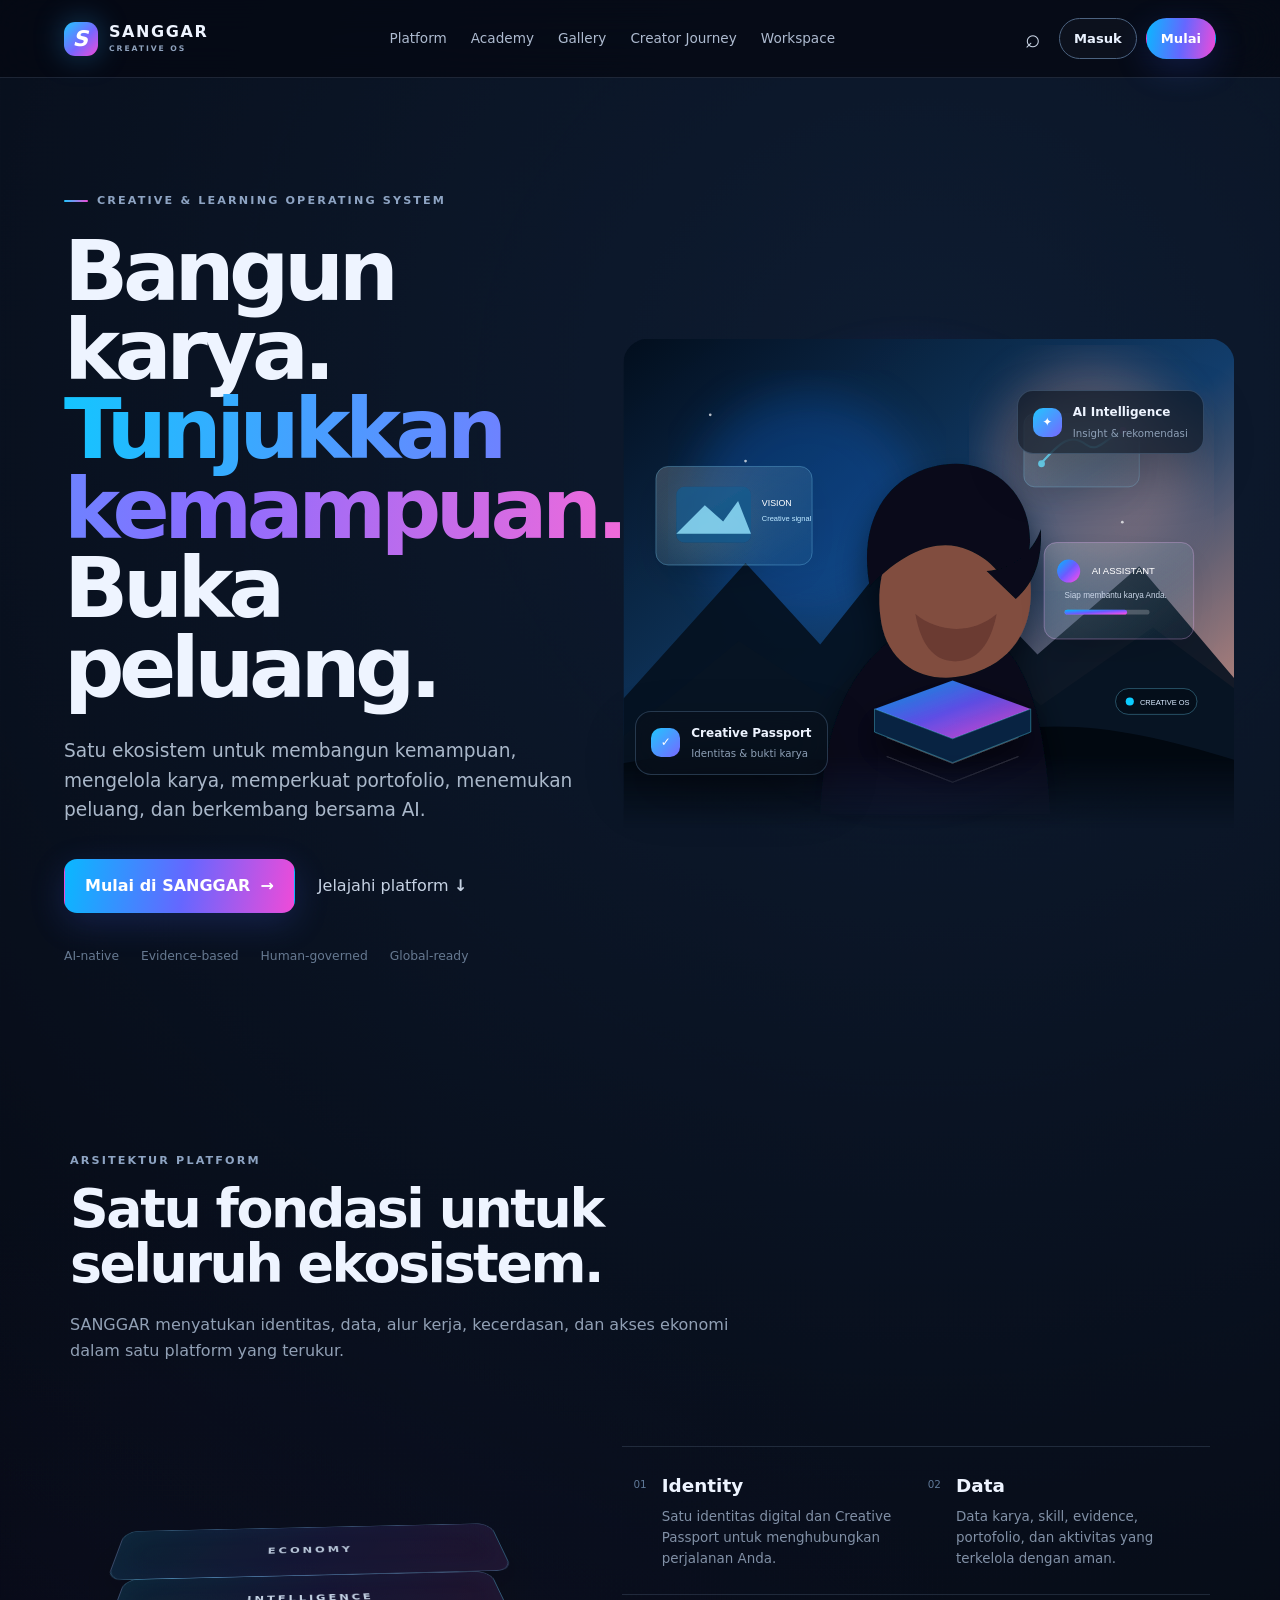
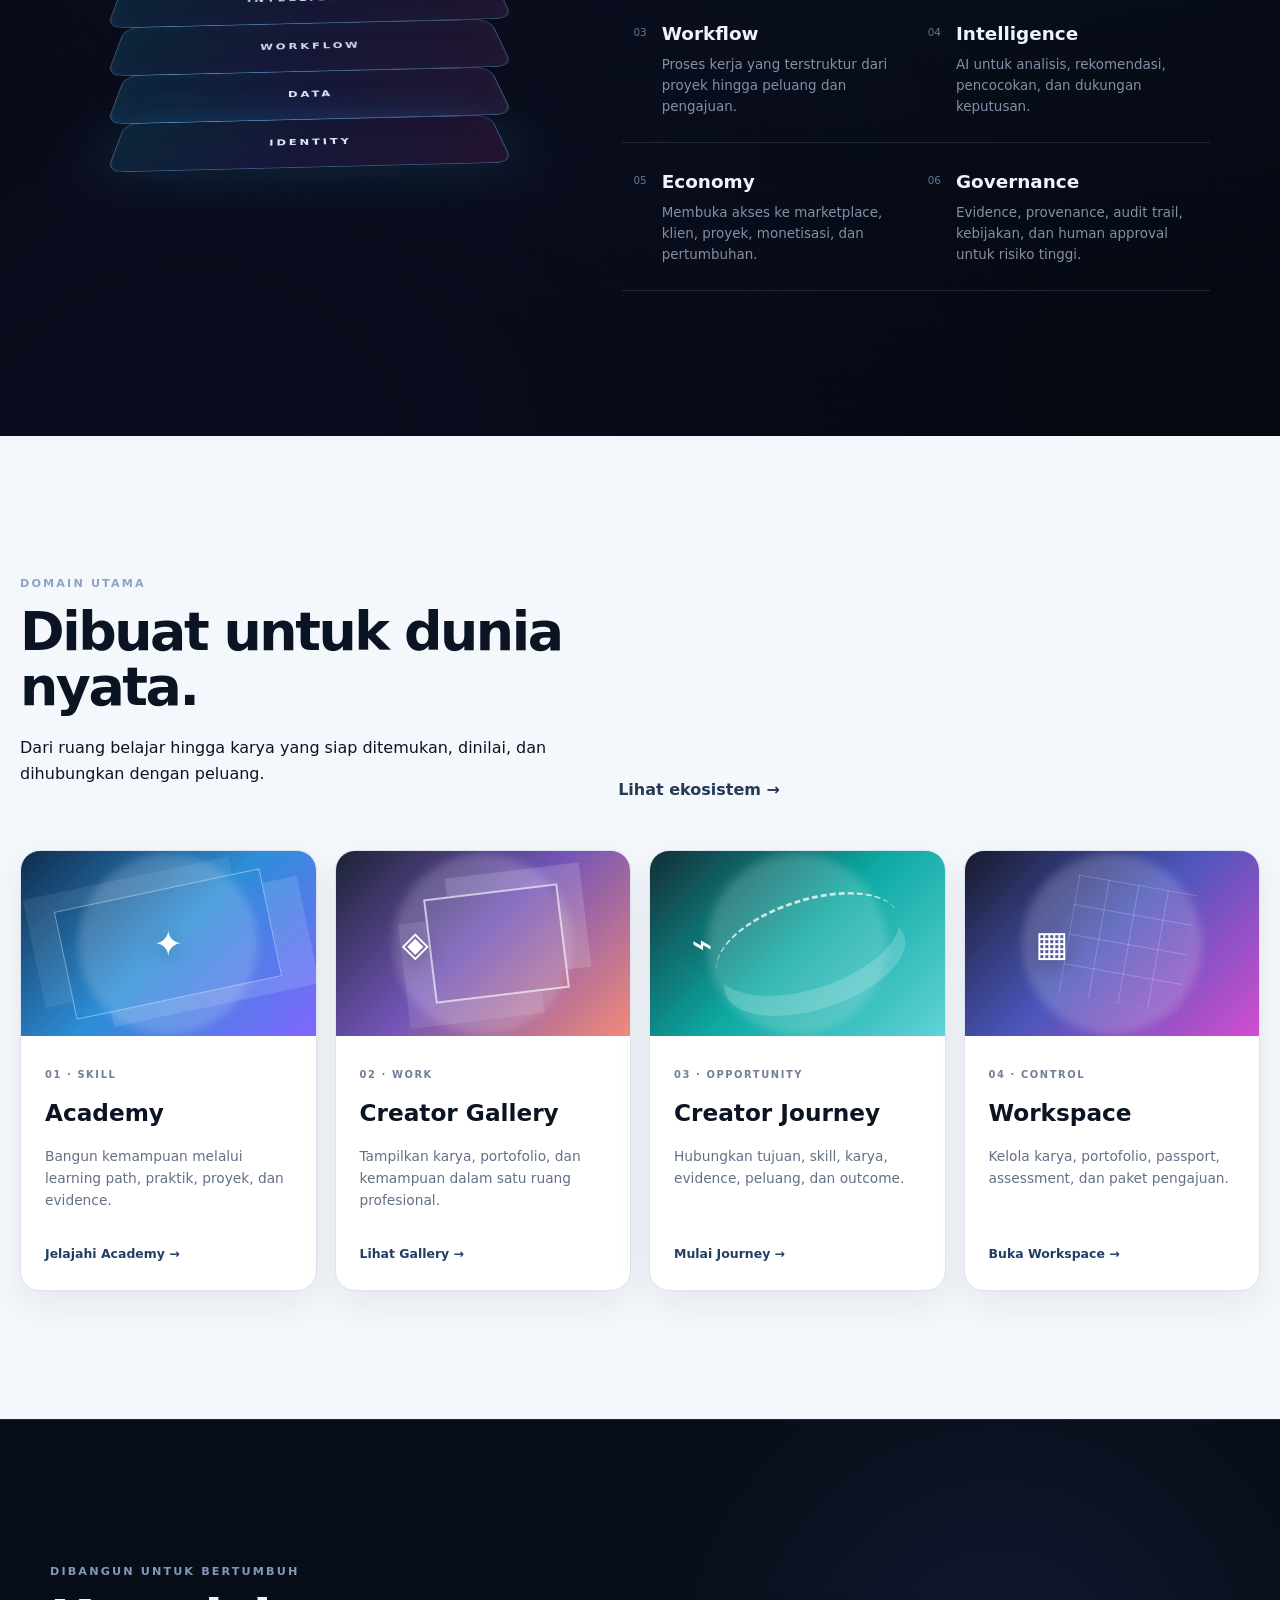
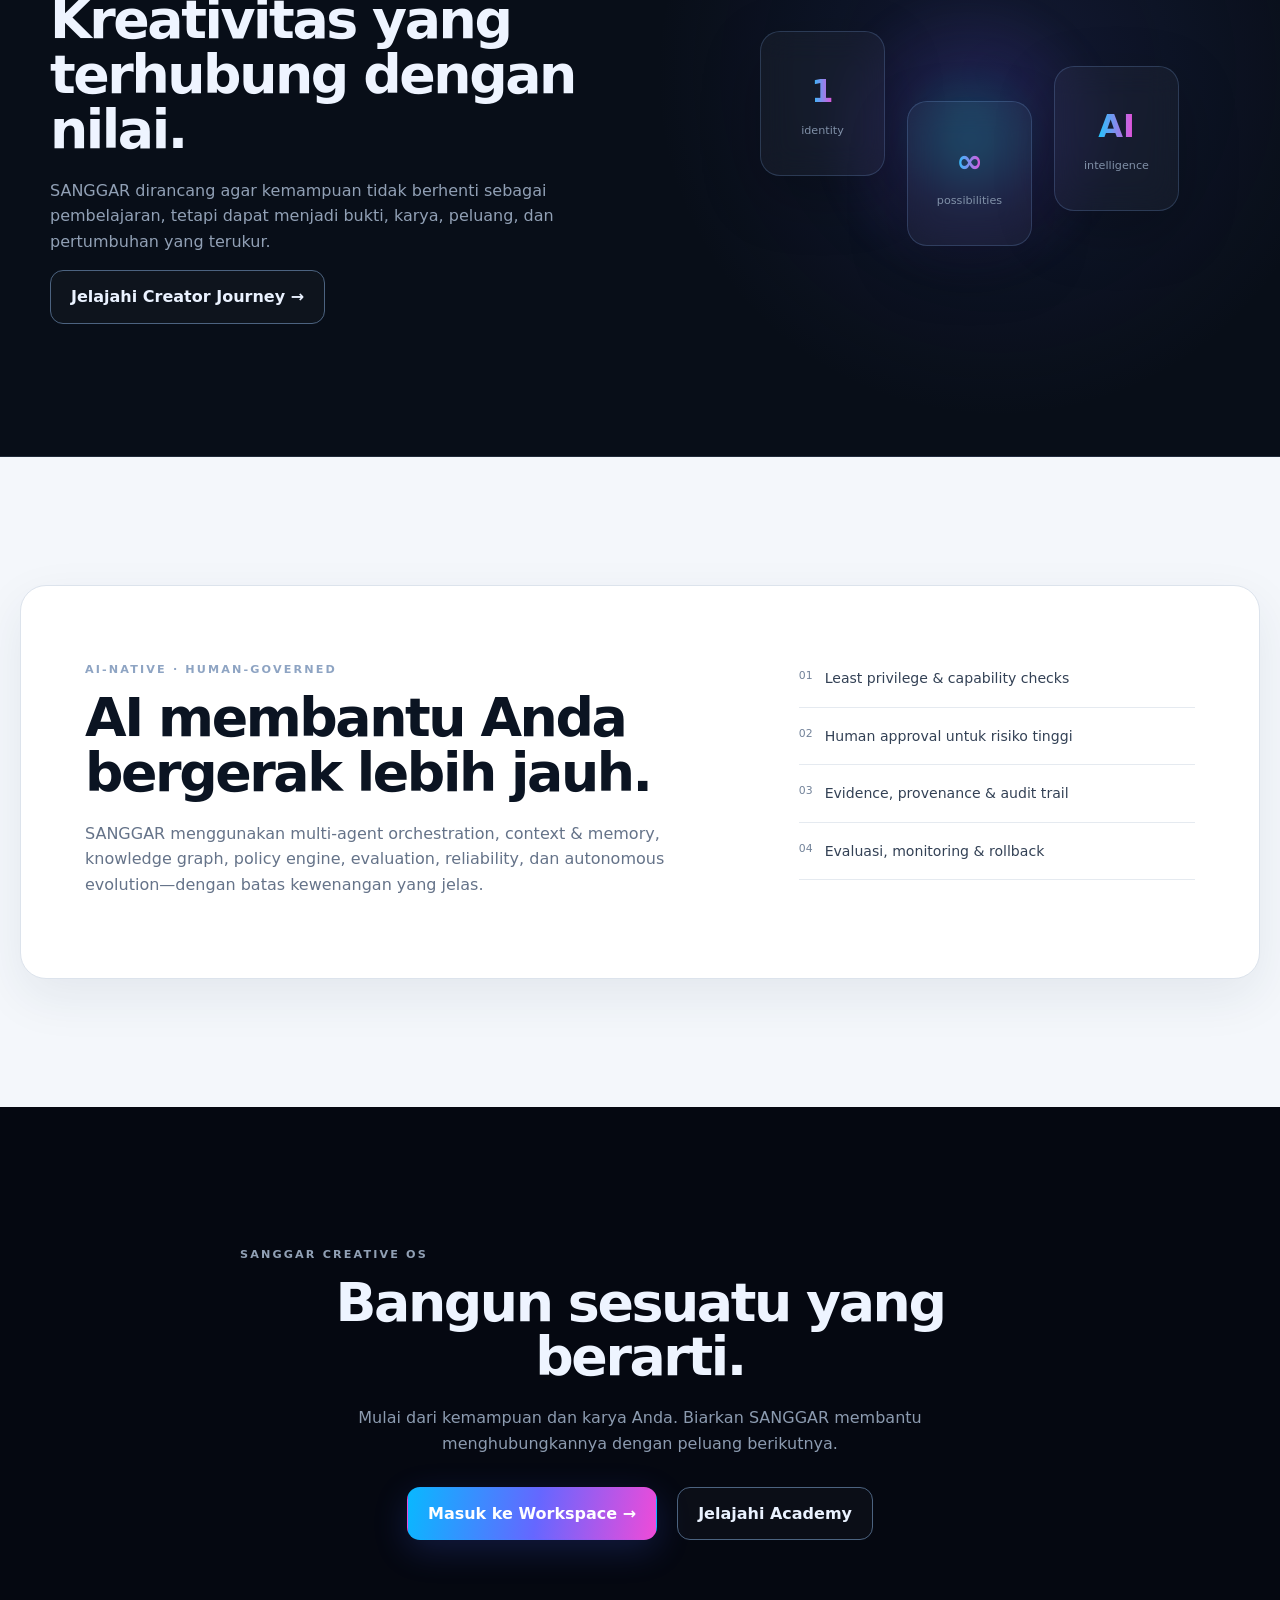
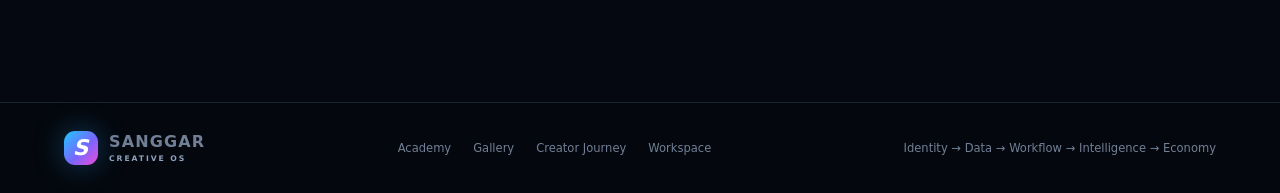
==== commit 2d6010a3: "feat(ai): add contextual companion host to live landing page" ====
--- a/index.html
+++ b/index.html
@@ -13,7 +13,7 @@
 <link rel="canonical" href="https://akvisomr-eng.github.io/SANGGAR-CREATIVE-OS/">
 <link rel="stylesheet" href="styles.css">
 </head>
-<body>
+<body data-sanggar-companion="true">
 <header class="top">
   <a class="brand" href="index.html" aria-label="SANGGAR CREATIVE OS"><span class="brand-mark">S</span><span>SANGGAR<small>CREATIVE OS</small></span></a>
   <nav aria-label="Navigasi utama">
--- a/styles.css
+++ b/styles.css
@@ -1,2 +1 @@
-:root{font-family:Inter,system-ui,-apple-system,BlinkMacSystemFont,"Segoe UI",sans-serif;color:#eef2f7;background:#07090d;line-height:1.6}*{box-sizing:border-box}html{scroll-behavior:smooth}body{margin:0;background:radial-gradient(circle at 70% 10%,#17223b 0,transparent 32%),#07090d}a{color:inherit;text-decoration:none}.top{height:72px;padding:0 clamp(20px,5vw,72px);display:flex;align-items:center;justify-content:space-between;border-bottom:1px solid #202632;background:#090b10e8;backdrop-filter:blur(16px);position:sticky;top:0;z-index:5}.brand{font-weight:900;letter-spacing:.08em}.brand span{font-weight:500;margin-left:4px;color:#8fa5c5}.top nav{display:flex;gap:24px;align-items:center;font-size:.92rem;color:#aeb8c7}.button{display:inline-flex;align-items:center;justify-content:center;padding:12px 18px;border-radius:10px;background:#f1f5f9;color:#07090d;font-weight:800;border:1px solid #f1f5f9}.button.small{padding:8px 13px}.ghost{padding:12px 4px;color:#c7d0dc}.hero,.section{max-width:1180px;margin:auto;padding:clamp(80px,11vw,150px) clamp(20px,5vw,40px)}.hero{min-height:760px;display:flex;flex-direction:column;justify-content:center}.eyebrow{font-size:.75rem;letter-spacing:.18em;font-weight:800;color:#8fa5c5}.hero h1{font-size:clamp(3.2rem,8vw,7.2rem);line-height:.98;letter-spacing:-.055em;max-width:1050px;margin:18px 0 30px}.hero h1 strong{color:#9fb9dc}.lead{font-size:clamp(1.05rem,2vw,1.35rem);max-width:760px;color:#aeb8c7}.actions{display:flex;gap:24px;align-items:center;margin:32px 0}.trust{display:flex;gap:24px;flex-wrap:wrap;color:#697588;font-size:.82rem}.section-head{max-width:700px}.section h2{font-size:clamp(2rem,4vw,4rem);line-height:1.05;letter-spacing:-.035em;margin:10px 0 24px}.grid{display:grid;grid-template-columns:repeat(3,1fr);gap:1px;background:#242a35;margin-top:50px;border:1px solid #242a35}.grid article{background:#0b0e14;padding:32px;min-height:220px}.grid b{color:#6f829e}.grid h3{font-size:1.35rem}.grid p,.section>p{color:#8995a6}.dark{max-width:none;padding-left:clamp(20px,10vw,160px);padding-right:clamp(20px,10vw,160px);background:#0c111a;border-top:1px solid #202632;border-bottom:1px solid #202632}.dark>*{max-width:1100px}.flow{display:flex;gap:14px;flex-wrap:wrap;align-items:center;margin-top:40px}.flow span{padding:10px 16px;border:1px solid #344054;border-radius:999px}.flow i{color:#65748a}.ai-card{display:grid;grid-template-columns:1.4fr .8fr;gap:60px;border:1px solid #27303d;padding:clamp(28px,5vw,60px);border-radius:18px;background:#0c1017}.ai-card ul{margin:0;padding:0;list-style:none}.ai-card li{padding:12px 0;border-bottom:1px solid #252d39;color:#aeb8c7}.workspace{text-align:center;max-width:850px}.workspace p{max-width:680px;margin:0 auto 30px}footer{display:flex;justify-content:space-between;gap:20px;padding:30px clamp(20px,5vw,72px);border-top:1px solid #202632;color:#687487;font-size:.78rem}@media(max-width:760px){.top nav a:not(.button){display:none}.grid,.ai-card{grid-template-columns:1fr}.hero{min-height:680px}.actions{align-items:flex-start;flex-direction:column}.flow{gap:8px}footer{flex-direction:column}}
-.auth-card{max-width:620px;margin:40px 0;padding:28px;border:1px solid #27303d;border-radius:18px;background:#0c1017}.auth-card h2{margin-top:0}.auth-card label{display:block;color:#aeb8c7;margin:16px 0}.auth-card input{display:block;width:100%;margin-top:8px;padding:13px 14px;border-radius:10px;border:1px solid #344054;background:#080b10;color:#eef2f7;font:inherit}.muted{color:#8995a6}.workspace-hero{min-height:auto}.workspace-toolbar{display:flex;justify-content:space-between;gap:20px;align-items:center;margin:30px 0}.workspace-toolbar span{color:#8995a6;overflow-wrap:anywhere}@media(max-width:760px){.workspace-toolbar{align-items:flex-start;flex-direction:column}}+:root{font-family:Inter,ui-sans-serif,system-ui,-apple-system,BlinkMacSystemFont,"Segoe UI",sans-serif;color:#eef4ff;background:#050811;line-height:1.6;--bg:#050811;--panel:#0a111d;--panel2:#0d1725;--line:rgba(155,185,220,.16);--muted:#91a0b5;--cyan:#20c7ff;--purple:#7767ff;--pink:#f04bd8;--radius:24px}*{box-sizing:border-box}html{scroll-behavior:smooth}body{margin:0;overflow-x:hidden;background:radial-gradient(circle at 72% 8%,rgba(39,86,143,.26),transparent 34%),radial-gradient(circle at 15% 42%,rgba(65,46,142,.12),transparent 30%),var(--bg)}body:before{content:"";position:fixed;inset:0;pointer-events:none;background-image:linear-gradient(rgba(255,255,255,.018) 1px,transparent 1px),linear-gradient(90deg,rgba(255,255,255,.018) 1px,transparent 1px);background-size:56px 56px;mask-image:linear-gradient(to bottom,black,transparent 78%);opacity:.45;z-index:-1}a{color:inherit;text-decoration:none}.top{height:78px;padding:0 clamp(20px,5vw,72px);display:flex;align-items:center;gap:28px;justify-content:space-between;border-bottom:1px solid var(--line);background:rgba(5,8,17,.72);backdrop-filter:blur(22px);position:sticky;top:0;z-index:20}.brand,.footer-brand{display:flex;align-items:center;gap:11px;font-weight:900;letter-spacing:.1em;white-space:nowrap}.brand>span:last-child,.footer-brand>span:last-child{display:flex;flex-direction:column;font-size:1rem;line-height:1}.brand small,.footer-brand small{font-size:.48rem;letter-spacing:.25em;color:#8fa2bd;margin-top:5px}.brand-mark{width:34px;height:34px;border-radius:11px;display:grid;place-items:center;font-size:1.35rem;font-style:italic;color:#fff;background:linear-gradient(135deg,var(--cyan),var(--purple) 55%,var(--pink));box-shadow:0 0 30px rgba(45,170,255,.35)}.top nav{display:flex;gap:24px;align-items:center;font-size:.85rem;color:#aebbd0}.top nav a{transition:.2s}.top nav a:hover{color:#fff}.top-actions{display:flex;align-items:center;gap:9px}.icon-link{font-size:1.6rem;color:#cbd6e6;padding:4px 9px}.button{display:inline-flex;align-items:center;justify-content:center;gap:10px;padding:13px 20px;border-radius:13px;font-weight:800;border:1px solid transparent;transition:transform .2s,box-shadow .2s,background .2s}.button:hover{transform:translateY(-2px);box-shadow:0 14px 32px rgba(0,0,0,.25)}.button.small{padding:9px 14px;border-radius:999px;font-size:.82rem}.button.gradient{color:#fff;background:linear-gradient(100deg,#09b8ff,#6567ff 52%,#ef4bd8);box-shadow:0 10px 35px rgba(70,101,255,.2)}.button.outline{color:#eaf2ff;background:rgba(255,255,255,.025);border-color:#4c6380}.hero{max-width:1380px;margin:auto;min-height:calc(100vh - 78px);padding:clamp(65px,8vw,110px) clamp(20px,5vw,70px) 85px;display:grid;grid-template-columns:minmax(0,.92fr) minmax(460px,1.08fr);gap:20px;align-items:center;position:relative}.hero-copy{position:relative;z-index:3}.eyebrow{display:flex;align-items:center;gap:9px;font-size:.7rem;letter-spacing:.19em;font-weight:900;color:#8ea4c3;text-transform:uppercase}.eyebrow>span{width:24px;height:2px;background:linear-gradient(90deg,var(--cyan),var(--pink));border-radius:9px}.hero h1{font-size:clamp(3.2rem,6.6vw,6.8rem);line-height:.94;letter-spacing:-.065em;margin:22px 0 28px;max-width:780px}.hero h1 em{font-style:normal;background:linear-gradient(95deg,#14c5ff,#8a6dff 58%,#f06ada);-webkit-background-clip:text;background-clip:text;color:transparent}.lead{font-size:clamp(1rem,1.45vw,1.25rem);max-width:690px;color:#aab8ca}.actions{display:flex;gap:20px;align-items:center;margin:34px 0}.actions.center{justify-content:center}.ghost{color:#c7d3e4;padding:12px 3px}.trust{display:flex;gap:22px;flex-wrap:wrap;color:#667991;font-size:.77rem;margin-top:28px}.hero-art{min-height:610px;position:relative;display:flex;align-items:center;justify-content:center}.hero-art>img{width:100%;max-width:850px;position:relative;z-index:2;filter:saturate(1.05) contrast(1.03);transform:translate(3%,2%);mask-image:linear-gradient(to bottom,black 85%,transparent 100%)}.hero-orb{position:absolute;width:520px;height:520px;border-radius:50%;background:radial-gradient(circle,rgba(42,191,255,.2),rgba(105,71,255,.08) 48%,transparent 70%);filter:blur(5px)}.floating-chip{position:absolute;z-index:4;display:flex;align-items:center;gap:11px;padding:12px 15px;border:1px solid rgba(150,200,255,.22);border-radius:16px;background:rgba(8,16,28,.64);backdrop-filter:blur(18px);box-shadow:0 20px 50px rgba(0,0,0,.25);font-size:.75rem}.floating-chip b{display:grid;place-items:center;width:29px;height:29px;border-radius:10px;background:linear-gradient(135deg,var(--cyan),var(--purple));color:#fff}.floating-chip span{display:flex;flex-direction:column;font-weight:800}.floating-chip small{font-size:.64rem;color:#8ea0b7;font-weight:500;margin-top:2px}.chip-a{right:2%;top:20%}.chip-b{left:5%;bottom:17%}.section{max-width:1240px;margin:auto;padding:clamp(80px,10vw,135px) clamp(20px,5vw,50px)}.section-head{max-width:760px}.section-head h2,.section h2{font-size:clamp(2.25rem,4.2vw,4.5rem);line-height:1.02;letter-spacing:-.045em;margin:12px 0 20px}.section-head>p:not(.eyebrow),.section>p{color:var(--muted);max-width:700px}.architecture{padding-top:90px}.architecture-layout{display:grid;grid-template-columns:.9fr 1.1fr;gap:70px;align-items:center;margin-top:65px}.layer-stack{height:480px;display:flex;flex-direction:column;justify-content:center;align-items:center;position:relative}.layer{width:min(390px,80%);height:72px;border-radius:15px;border:1px solid rgba(126,207,255,.35);display:grid;place-items:center;font-size:.72rem;font-weight:900;letter-spacing:.25em;color:#dcecff;background:linear-gradient(120deg,rgba(22,200,255,.14),rgba(112,94,255,.12),rgba(241,75,216,.1));box-shadow:0 20px 45px rgba(0,0,0,.22),inset 0 0 35px rgba(91,150,255,.05);transform:perspective(500px) rotateX(48deg) rotateZ(-2deg);position:absolute}.l1{transform:translateY(-118px) perspective(500px) rotateX(48deg) rotateZ(-2deg);opacity:.82}.l2{transform:translateY(-70px) perspective(500px) rotateX(48deg) rotateZ(-2deg);opacity:.88}.l3{transform:translateY(-22px) perspective(500px) rotateX(48deg) rotateZ(-2deg);opacity:.93}.l4{transform:translateY(26px) perspective(500px) rotateX(48deg) rotateZ(-2deg);}.l5{transform:translateY(74px) perspective(500px) rotateX(48deg) rotateZ(-2deg);box-shadow:0 0 70px rgba(35,193,255,.18)}.architecture-list{display:grid;grid-template-columns:1fr 1fr;border-top:1px solid var(--line)}.architecture-list article{display:flex;gap:15px;padding:24px 12px;border-bottom:1px solid var(--line);min-height:145px}.architecture-list .num{font-size:.65rem;color:#5f7897;padding-top:5px}.architecture-list h3{margin:0 0 7px;font-size:1.15rem}.architecture-list p{margin:0;color:#8190a6;font-size:.84rem;line-height:1.55}.dark{max-width:none;background:radial-gradient(circle at 78% 40%,rgba(60,70,160,.2),transparent 32%),#080e18;border-top:1px solid var(--line);border-bottom:1px solid var(--line)}.domains{background:#f4f7fb;color:#0b1422;max-width:none;padding-left:max(20px,calc((100% - 1240px)/2));padding-right:max(20px,calc((100% - 1240px)/2))}.domains .section-head>p:not(.eyebrow){color:#64748b}.row-head{display:flex;justify-content:space-between;align-items:end;gap:40px}.text-link{font-weight:800;color:#263a55;white-space:nowrap}.domain-grid{display:grid;grid-template-columns:repeat(4,1fr);gap:18px;margin-top:48px}.domain-card{border:1px solid #dce3ec;border-radius:20px;background:#fff;overflow:hidden;box-shadow:0 14px 35px rgba(26,47,75,.07);transition:transform .25s,box-shadow .25s}.domain-card:hover{transform:translateY(-7px);box-shadow:0 24px 50px rgba(26,47,75,.14)}.domain-art{height:185px;position:relative;overflow:hidden;display:flex;align-items:center;justify-content:center;color:#fff;font-size:2.2rem}.domain-art:before{content:"";position:absolute;width:180px;height:180px;border-radius:50%;background:rgba(255,255,255,.17);filter:blur(4px)}.art-academy{background:linear-gradient(135deg,#102c4b,#2d8ed8 50%,#8266ff)}.art-gallery{background:linear-gradient(135deg,#1b2332,#7254b7 48%,#f28a79)}.art-journey{background:linear-gradient(135deg,#132d37,#0da9a2 50%,#61d3d8)}.art-workspace{background:linear-gradient(135deg,#171a2b,#4b56bb 48%,#d34dcf)}.domain-art span{position:relative;z-index:2;text-shadow:0 5px 20px rgba(0,0,0,.3)}.art-lines{position:absolute;width:210px;height:110px;border:1px solid rgba(255,255,255,.4);transform:rotate(-12deg);box-shadow:35px 15px 0 rgba(255,255,255,.12),-28px -18px 0 rgba(255,255,255,.08)}.art-frame{width:135px;height:105px;border:2px solid rgba(255,255,255,.65);transform:rotate(-7deg);box-shadow:24px -18px 0 rgba(255,255,255,.15),-28px 22px 0 rgba(255,255,255,.1)}.art-route{width:190px;height:90px;border-top:3px dashed rgba(255,255,255,.75);border-radius:50%;transform:rotate(-18deg);box-shadow:0 22px 0 -1px rgba(255,255,255,.18)}.art-grid{width:120px;height:120px;background:linear-gradient(90deg,rgba(255,255,255,.2) 1px,transparent 1px),linear-gradient(rgba(255,255,255,.2) 1px,transparent 1px);background-size:30px 30px;transform:rotate(10deg)}.domain-body{padding:24px}.domain-kicker{font-size:.62rem;font-weight:900;letter-spacing:.16em;color:#718096}.domain-body h3{font-size:1.45rem;margin:8px 0}.domain-body p{color:#637086;font-size:.86rem;min-height:82px}.domain-body b{font-size:.78rem;color:#233e64}.impact{display:grid;grid-template-columns:1fr .9fr;gap:80px;align-items:center}.impact .eyebrow{color:#8398b7}.impact-copy h2{max-width:650px}.impact-copy>p:not(.eyebrow){color:#91a0b5;max-width:600px}.impact-visual{height:380px;position:relative;display:flex;justify-content:center;align-items:center;gap:22px}.impact-glow{position:absolute;width:300px;height:300px;border-radius:50%;background:radial-gradient(circle,rgba(31,199,255,.28),rgba(115,82,255,.1),transparent 70%);filter:blur(10px)}.impact-stat{position:relative;width:125px;height:145px;border:1px solid rgba(140,190,255,.2);border-radius:20px;background:rgba(255,255,255,.035);backdrop-filter:blur(15px);display:flex;flex-direction:column;align-items:center;justify-content:center;box-shadow:0 20px 60px rgba(0,0,0,.22)}.impact-stat:nth-of-type(2){transform:translateY(-35px)}.impact-stat:nth-of-type(3){transform:translateY(35px)}.impact-stat strong{font-size:2rem;background:linear-gradient(90deg,var(--cyan),var(--pink));-webkit-background-clip:text;color:transparent}.impact-stat span{font-size:.7rem;color:#8191a8;margin-top:5px}.ai-section{background:#f4f7fb;color:#0b1422;max-width:none;padding-left:max(20px,calc((100% - 1240px)/2));padding-right:max(20px,calc((100% - 1240px)/2))}.ai-card{display:grid;grid-template-columns:1.3fr .8fr;gap:70px;border:1px solid #dce3ec;padding:clamp(28px,5vw,65px);border-radius:26px;background:#fff;box-shadow:0 18px 50px rgba(30,50,80,.08)}.ai-card h2{max-width:650px}.ai-card>div>p:not(.eyebrow){color:#657389;max-width:650px}.ai-card ul{margin:0;padding:0;list-style:none}.ai-card li{display:flex;gap:12px;padding:17px 0;border-bottom:1px solid #e5eaf0;color:#334155;font-size:.88rem}.ai-card li span{font-size:.68rem;color:#73839a}.cta{text-align:center;max-width:900px}.cta>p:not(.eyebrow){color:#8c9bb0;max-width:650px;margin:0 auto}.cta .actions{margin-top:30px}footer{display:flex;align-items:center;justify-content:space-between;gap:24px;padding:28px clamp(20px,5vw,72px);border-top:1px solid var(--line);color:#718096;font-size:.72rem;background:#04070d}.footer-links{display:flex;gap:22px}.footer-links a:hover{color:#fff}.auth-card{max-width:620px;margin:40px 0;padding:28px;border:1px solid #27303d;border-radius:18px;background:#0c1017}.auth-card h2{margin-top:0}.auth-card label{display:block;color:#aeb8c7;margin:16px 0}.auth-card input{display:block;width:100%;margin-top:8px;padding:13px 14px;border-radius:10px;border:1px solid #344054;background:#080b10;color:#eef2f7;font:inherit}.muted{color:#8995a6}.workspace-hero{min-height:auto}.workspace-toolbar{display:flex;flex-wrap:wrap;justify-content:flex-start;gap:10px;align-items:center;margin:30px 0;padding:14px;border:1px solid rgba(126,207,255,.14);border-radius:18px;background:rgba(8,14,24,.72);box-shadow:inset 0 1px 0 rgba(255,255,255,.03)}.workspace-toolbar span{color:#c5d2e4;overflow-wrap:anywhere;margin-right:auto;font-weight:700}.workspace-toolbar .button,.workspace-toolbar .ghost{display:inline-flex;align-items:center;justify-content:center;min-height:42px;padding:10px 15px;border-radius:12px;font:inherit;font-size:.82rem;font-weight:800;line-height:1.2;text-decoration:none;white-space:nowrap;cursor:pointer;transition:transform .2s,background .2s,border-color .2s,color .2s,box-shadow .2s}.workspace-toolbar .button{color:#fff;background:linear-gradient(100deg,#09b8ff,#6567ff 52%,#ef4bd8);border:1px solid rgba(255,255,255,.12);box-shadow:0 8px 24px rgba(70,101,255,.18)}.workspace-toolbar .ghost{color:#f3f7ff;background:#121d2d;border:1px solid #334861;box-shadow:0 5px 16px rgba(0,0,0,.18)}.workspace-toolbar .ghost:hover,.workspace-toolbar .button:hover{color:#fff;background:#1b2b40;border-color:#5c789a;transform:translateY(-2px);box-shadow:0 10px 24px rgba(0,0,0,.28)}.workspace-toolbar .button:hover{background:linear-gradient(100deg,#14c5ff,#7474ff 52%,#f16de0);border-color:rgba(255,255,255,.22)}@media(max-width:1000px){.top nav{display:none}.hero{grid-template-columns:1fr;min-height:auto;padding-top:75px}.hero-art{min-height:500px;margin-top:-20px}.hero-copy{max-width:850px}.domain-grid{grid-template-columns:1fr 1fr}.architecture-layout,.impact,.ai-card{grid-template-columns:1fr}.layer-stack{height:300px}.architecture-list{margin-top:10px}.impact-visual{min-height:320px}}@media(max-width:700px){.top{height:68px}.top-actions .outline{display:none}.hero{padding-top:55px}.hero h1{font-size:clamp(3rem,15vw,5rem)}.hero-art{min-height:390px}.hero-art>img{transform:none}.floating-chip{font-size:.66rem}.chip-a{right:0;top:8%}.chip-b{left:0;bottom:7%}.actions{align-items:flex-start;flex-direction:column;gap:10px}.architecture-list{grid-template-columns:1fr}.domain-grid{grid-template-columns:1fr}.domain-body p{min-height:0}.row-head{align-items:flex-start;flex-direction:column}.impact-visual{gap:8px}.impact-stat{width:100px;height:125px}.footer-links{display:none}footer{flex-direction:column;align-items:flex-start}.layer{width:78%;height:62px;font-size:.62rem}}
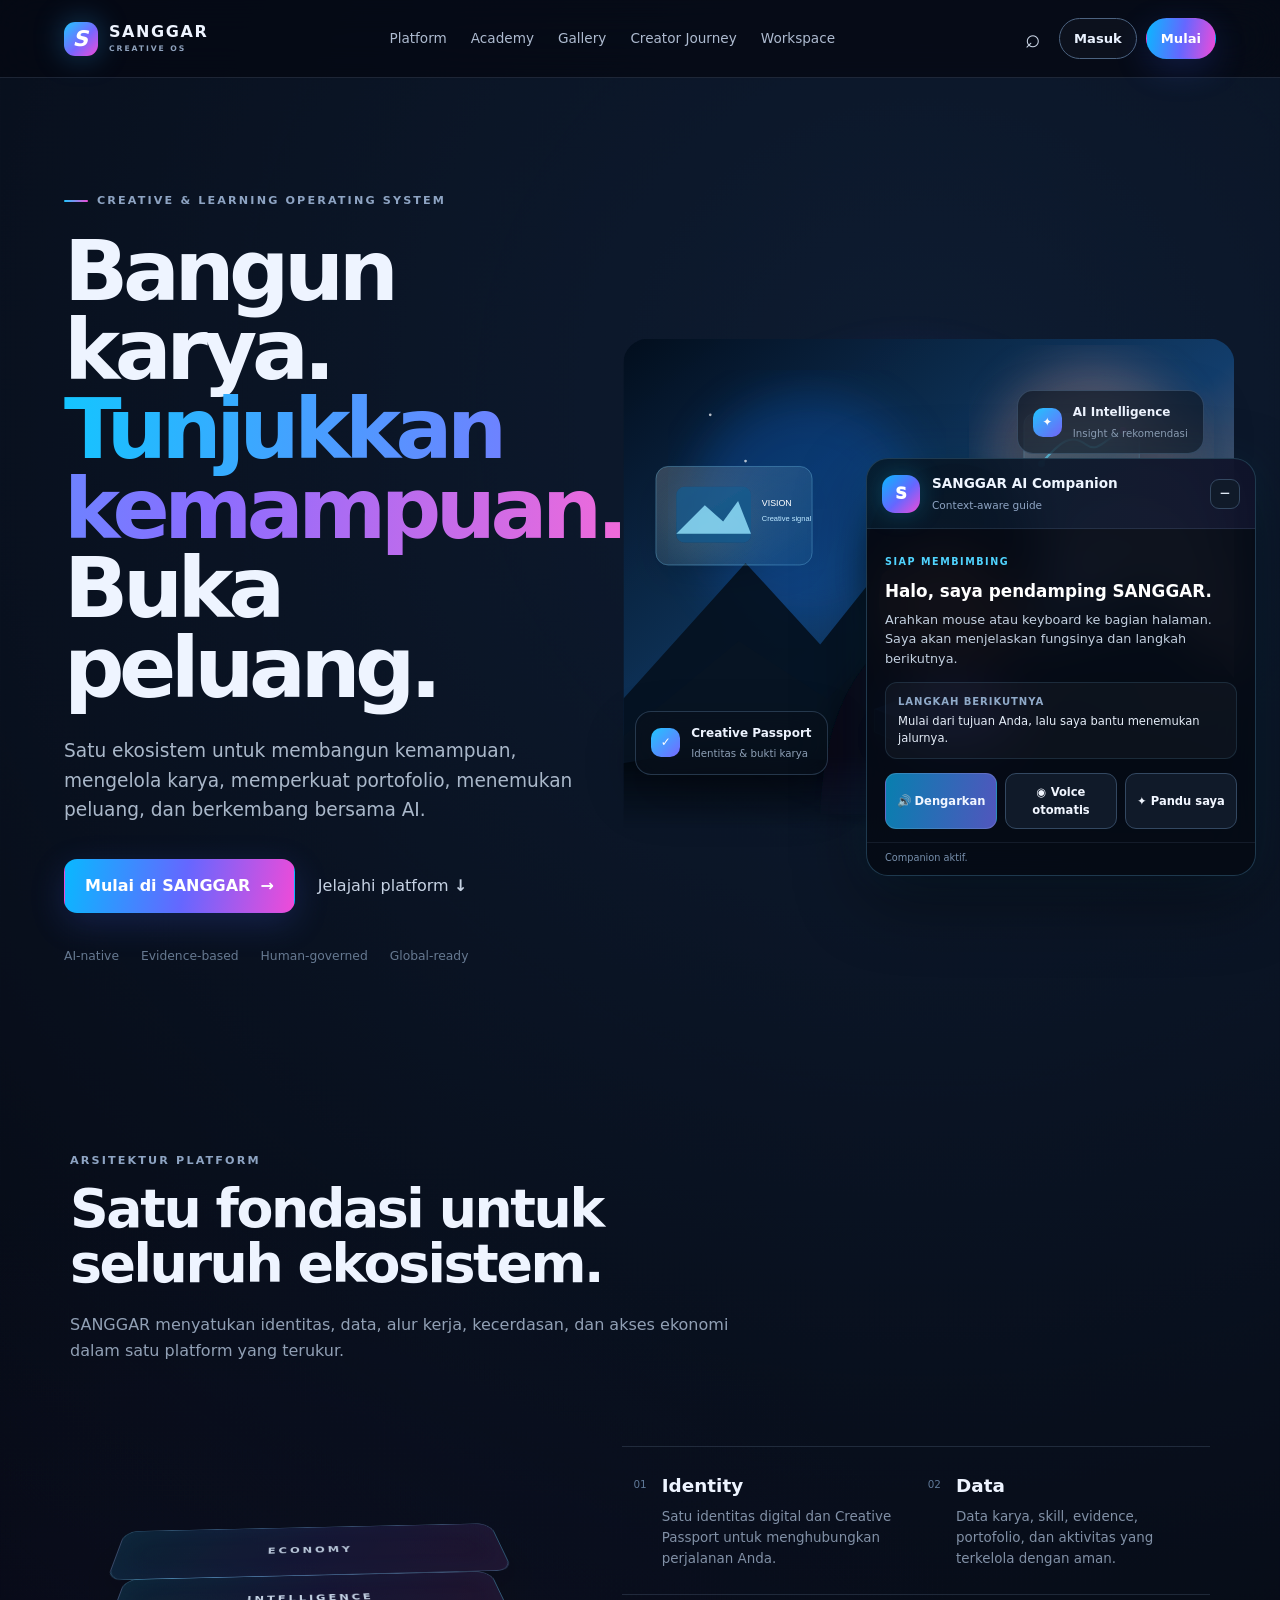
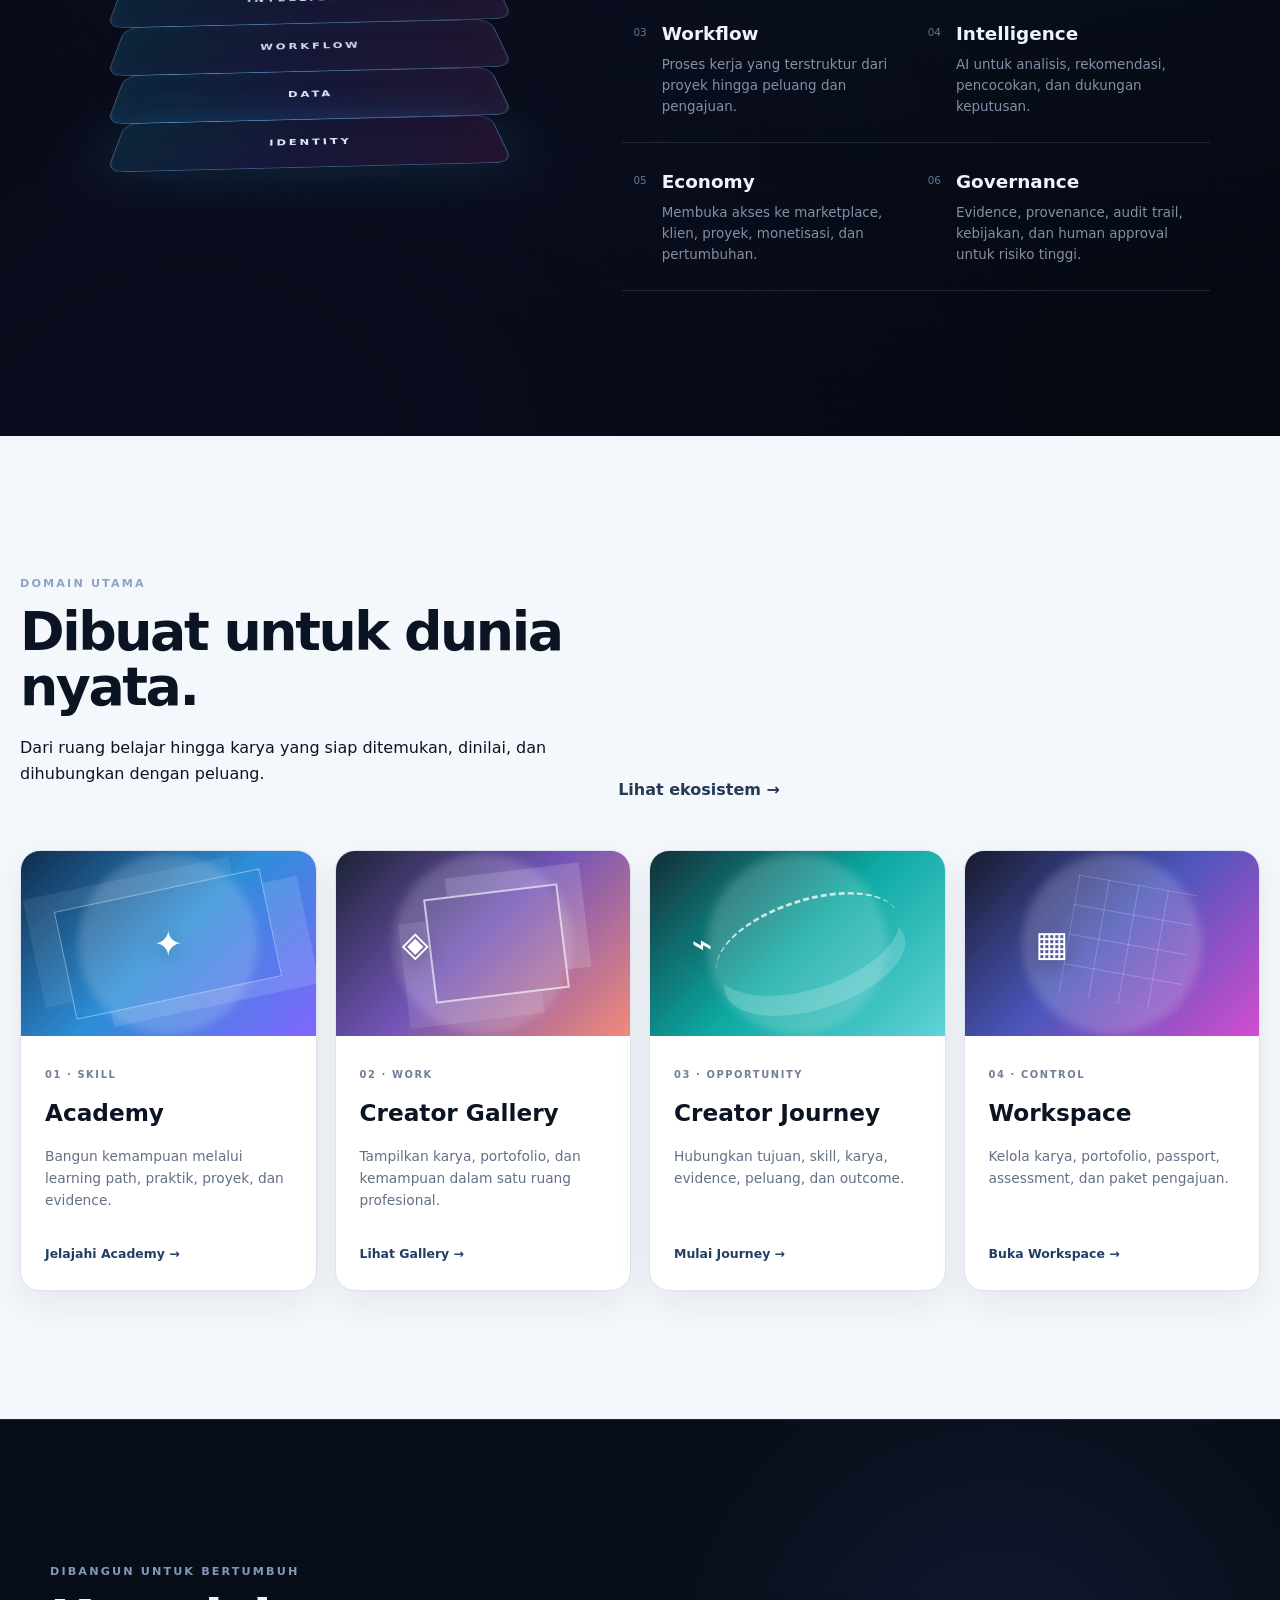
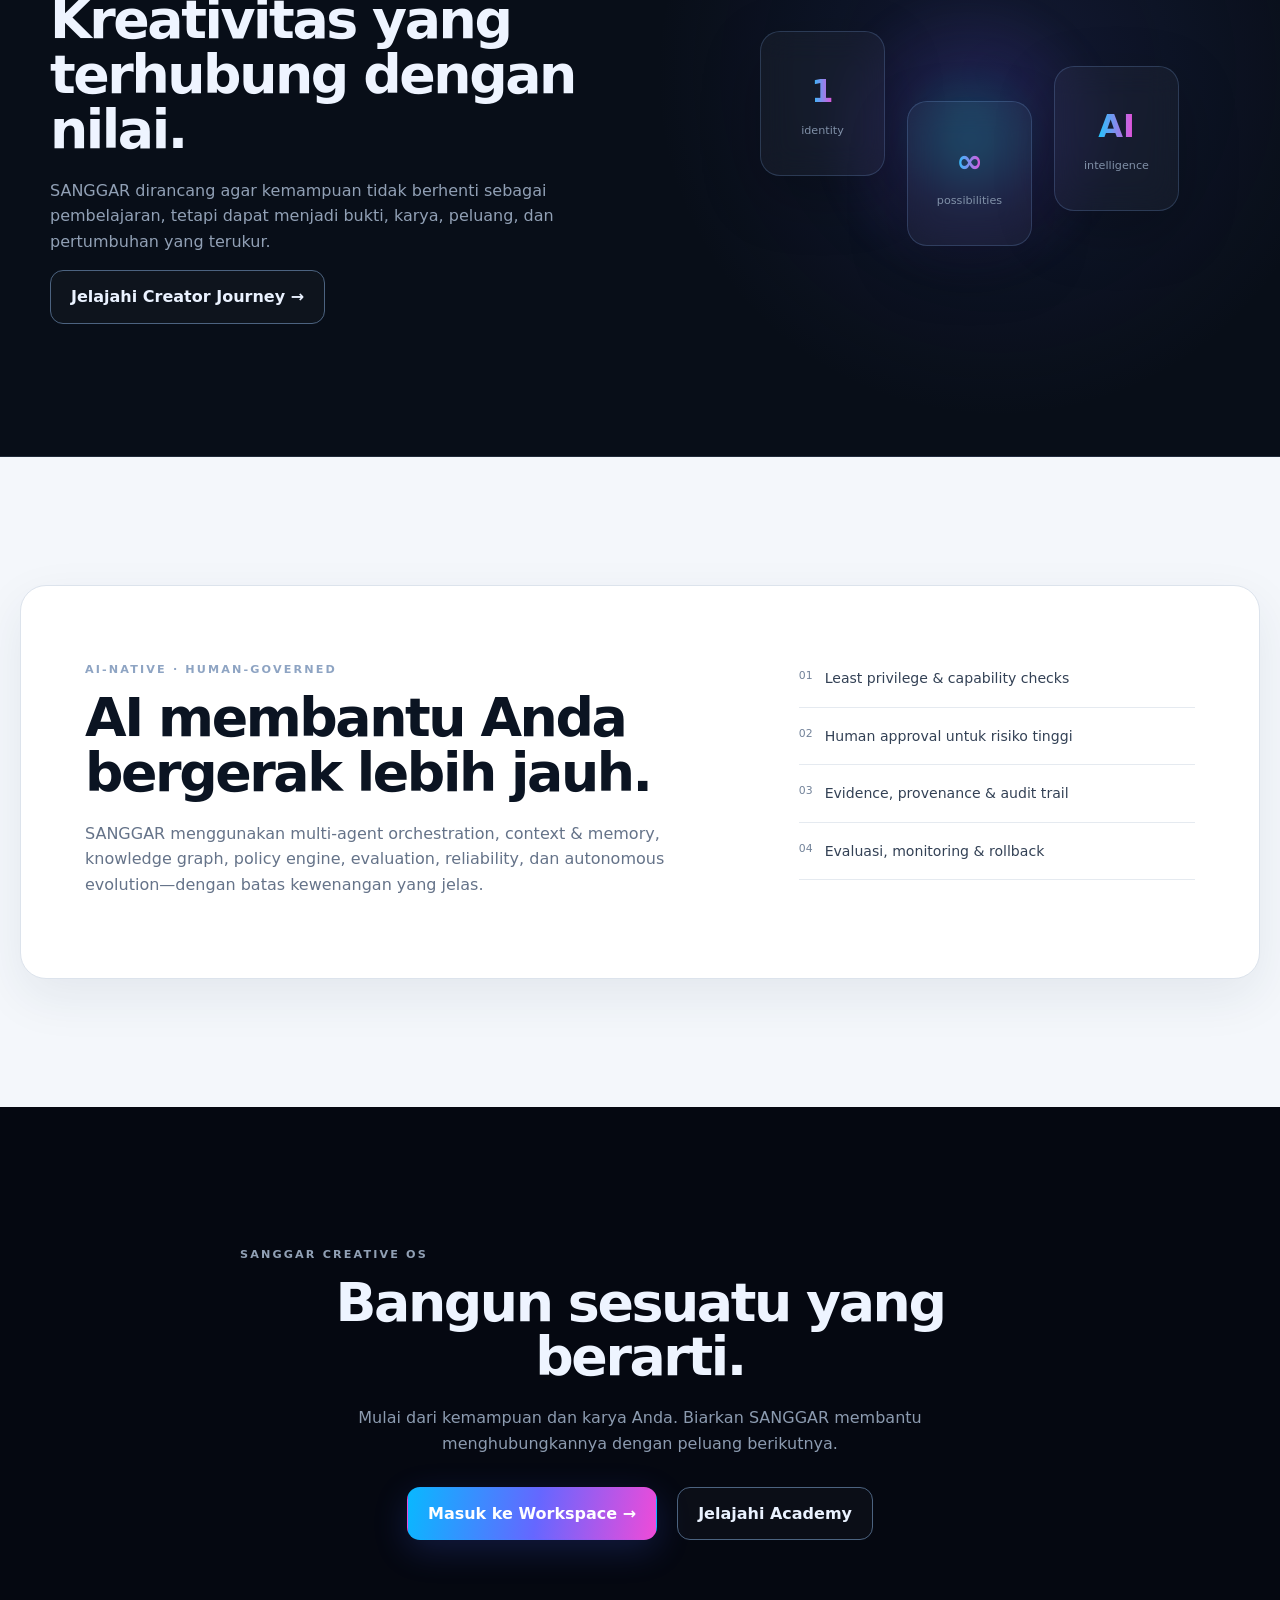
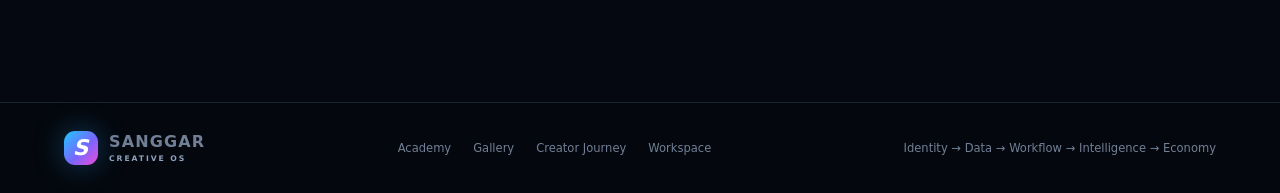
==== commit 1d78d09b: "fix(ai): make public companion mount reliably" ====
--- a/index.html
+++ b/index.html
@@ -13,7 +13,7 @@
 <link rel="canonical" href="https://akvisomr-eng.github.io/SANGGAR-CREATIVE-OS/">
 <link rel="stylesheet" href="styles.css">
 </head>
-<body data-sanggar-companion="true">
+<body data-sanggar-companion="public">
 <header class="top">
   <a class="brand" href="index.html" aria-label="SANGGAR CREATIVE OS"><span class="brand-mark">S</span><span>SANGGAR<small>CREATIVE OS</small></span></a>
   <nav aria-label="Navigasi utama">
@@ -99,5 +99,6 @@
 
 <footer><div class="footer-brand"><span class="brand-mark">S</span><span>SANGGAR<small>CREATIVE OS</small></span></div><div class="footer-links"><a href="academy.html">Academy</a><a href="gallery.html">Gallery</a><a href="journey.html">Creator Journey</a><a href="app.html">Workspace</a></div><span>Identity → Data → Workflow → Intelligence → Economy</span></footer>
 <script src="app.js" defer></script>
+<script src="companion.js?v=2" defer></script>
 </body>
 </html>
--- a/styles.css
+++ b/styles.css
@@ -1 +1,4 @@
 :root{font-family:Inter,ui-sans-serif,system-ui,-apple-system,BlinkMacSystemFont,"Segoe UI",sans-serif;color:#eef4ff;background:#050811;line-height:1.6;--bg:#050811;--panel:#0a111d;--panel2:#0d1725;--line:rgba(155,185,220,.16);--muted:#91a0b5;--cyan:#20c7ff;--purple:#7767ff;--pink:#f04bd8;--radius:24px}*{box-sizing:border-box}html{scroll-behavior:smooth}body{margin:0;overflow-x:hidden;background:radial-gradient(circle at 72% 8%,rgba(39,86,143,.26),transparent 34%),radial-gradient(circle at 15% 42%,rgba(65,46,142,.12),transparent 30%),var(--bg)}body:before{content:"";position:fixed;inset:0;pointer-events:none;background-image:linear-gradient(rgba(255,255,255,.018) 1px,transparent 1px),linear-gradient(90deg,rgba(255,255,255,.018) 1px,transparent 1px);background-size:56px 56px;mask-image:linear-gradient(to bottom,black,transparent 78%);opacity:.45;z-index:-1}a{color:inherit;text-decoration:none}.top{height:78px;padding:0 clamp(20px,5vw,72px);display:flex;align-items:center;gap:28px;justify-content:space-between;border-bottom:1px solid var(--line);background:rgba(5,8,17,.72);backdrop-filter:blur(22px);position:sticky;top:0;z-index:20}.brand,.footer-brand{display:flex;align-items:center;gap:11px;font-weight:900;letter-spacing:.1em;white-space:nowrap}.brand>span:last-child,.footer-brand>span:last-child{display:flex;flex-direction:column;font-size:1rem;line-height:1}.brand small,.footer-brand small{font-size:.48rem;letter-spacing:.25em;color:#8fa2bd;margin-top:5px}.brand-mark{width:34px;height:34px;border-radius:11px;display:grid;place-items:center;font-size:1.35rem;font-style:italic;color:#fff;background:linear-gradient(135deg,var(--cyan),var(--purple) 55%,var(--pink));box-shadow:0 0 30px rgba(45,170,255,.35)}.top nav{display:flex;gap:24px;align-items:center;font-size:.85rem;color:#aebbd0}.top nav a{transition:.2s}.top nav a:hover{color:#fff}.top-actions{display:flex;align-items:center;gap:9px}.icon-link{font-size:1.6rem;color:#cbd6e6;padding:4px 9px}.button{display:inline-flex;align-items:center;justify-content:center;gap:10px;padding:13px 20px;border-radius:13px;font-weight:800;border:1px solid transparent;transition:transform .2s,box-shadow .2s,background .2s}.button:hover{transform:translateY(-2px);box-shadow:0 14px 32px rgba(0,0,0,.25)}.button.small{padding:9px 14px;border-radius:999px;font-size:.82rem}.button.gradient{color:#fff;background:linear-gradient(100deg,#09b8ff,#6567ff 52%,#ef4bd8);box-shadow:0 10px 35px rgba(70,101,255,.2)}.button.outline{color:#eaf2ff;background:rgba(255,255,255,.025);border-color:#4c6380}.hero{max-width:1380px;margin:auto;min-height:calc(100vh - 78px);padding:clamp(65px,8vw,110px) clamp(20px,5vw,70px) 85px;display:grid;grid-template-columns:minmax(0,.92fr) minmax(460px,1.08fr);gap:20px;align-items:center;position:relative}.hero-copy{position:relative;z-index:3}.eyebrow{display:flex;align-items:center;gap:9px;font-size:.7rem;letter-spacing:.19em;font-weight:900;color:#8ea4c3;text-transform:uppercase}.eyebrow>span{width:24px;height:2px;background:linear-gradient(90deg,var(--cyan),var(--pink));border-radius:9px}.hero h1{font-size:clamp(3.2rem,6.6vw,6.8rem);line-height:.94;letter-spacing:-.065em;margin:22px 0 28px;max-width:780px}.hero h1 em{font-style:normal;background:linear-gradient(95deg,#14c5ff,#8a6dff 58%,#f06ada);-webkit-background-clip:text;background-clip:text;color:transparent}.lead{font-size:clamp(1rem,1.45vw,1.25rem);max-width:690px;color:#aab8ca}.actions{display:flex;gap:20px;align-items:center;margin:34px 0}.actions.center{justify-content:center}.ghost{color:#c7d3e4;padding:12px 3px}.trust{display:flex;gap:22px;flex-wrap:wrap;color:#667991;font-size:.77rem;margin-top:28px}.hero-art{min-height:610px;position:relative;display:flex;align-items:center;justify-content:center}.hero-art>img{width:100%;max-width:850px;position:relative;z-index:2;filter:saturate(1.05) contrast(1.03);transform:translate(3%,2%);mask-image:linear-gradient(to bottom,black 85%,transparent 100%)}.hero-orb{position:absolute;width:520px;height:520px;border-radius:50%;background:radial-gradient(circle,rgba(42,191,255,.2),rgba(105,71,255,.08) 48%,transparent 70%);filter:blur(5px)}.floating-chip{position:absolute;z-index:4;display:flex;align-items:center;gap:11px;padding:12px 15px;border:1px solid rgba(150,200,255,.22);border-radius:16px;background:rgba(8,16,28,.64);backdrop-filter:blur(18px);box-shadow:0 20px 50px rgba(0,0,0,.25);font-size:.75rem}.floating-chip b{display:grid;place-items:center;width:29px;height:29px;border-radius:10px;background:linear-gradient(135deg,var(--cyan),var(--purple));color:#fff}.floating-chip span{display:flex;flex-direction:column;font-weight:800}.floating-chip small{font-size:.64rem;color:#8ea0b7;font-weight:500;margin-top:2px}.chip-a{right:2%;top:20%}.chip-b{left:5%;bottom:17%}.section{max-width:1240px;margin:auto;padding:clamp(80px,10vw,135px) clamp(20px,5vw,50px)}.section-head{max-width:760px}.section-head h2,.section h2{font-size:clamp(2.25rem,4.2vw,4.5rem);line-height:1.02;letter-spacing:-.045em;margin:12px 0 20px}.section-head>p:not(.eyebrow),.section>p{color:var(--muted);max-width:700px}.architecture{padding-top:90px}.architecture-layout{display:grid;grid-template-columns:.9fr 1.1fr;gap:70px;align-items:center;margin-top:65px}.layer-stack{height:480px;display:flex;flex-direction:column;justify-content:center;align-items:center;position:relative}.layer{width:min(390px,80%);height:72px;border-radius:15px;border:1px solid rgba(126,207,255,.35);display:grid;place-items:center;font-size:.72rem;font-weight:900;letter-spacing:.25em;color:#dcecff;background:linear-gradient(120deg,rgba(22,200,255,.14),rgba(112,94,255,.12),rgba(241,75,216,.1));box-shadow:0 20px 45px rgba(0,0,0,.22),inset 0 0 35px rgba(91,150,255,.05);transform:perspective(500px) rotateX(48deg) rotateZ(-2deg);position:absolute}.l1{transform:translateY(-118px) perspective(500px) rotateX(48deg) rotateZ(-2deg);opacity:.82}.l2{transform:translateY(-70px) perspective(500px) rotateX(48deg) rotateZ(-2deg);opacity:.88}.l3{transform:translateY(-22px) perspective(500px) rotateX(48deg) rotateZ(-2deg);opacity:.93}.l4{transform:translateY(26px) perspective(500px) rotateX(48deg) rotateZ(-2deg);}.l5{transform:translateY(74px) perspective(500px) rotateX(48deg) rotateZ(-2deg);box-shadow:0 0 70px rgba(35,193,255,.18)}.architecture-list{display:grid;grid-template-columns:1fr 1fr;border-top:1px solid var(--line)}.architecture-list article{display:flex;gap:15px;padding:24px 12px;border-bottom:1px solid var(--line);min-height:145px}.architecture-list .num{font-size:.65rem;color:#5f7897;padding-top:5px}.architecture-list h3{margin:0 0 7px;font-size:1.15rem}.architecture-list p{margin:0;color:#8190a6;font-size:.84rem;line-height:1.55}.dark{max-width:none;background:radial-gradient(circle at 78% 40%,rgba(60,70,160,.2),transparent 32%),#080e18;border-top:1px solid var(--line);border-bottom:1px solid var(--line)}.domains{background:#f4f7fb;color:#0b1422;max-width:none;padding-left:max(20px,calc((100% - 1240px)/2));padding-right:max(20px,calc((100% - 1240px)/2))}.domains .section-head>p:not(.eyebrow){color:#64748b}.row-head{display:flex;justify-content:space-between;align-items:end;gap:40px}.text-link{font-weight:800;color:#263a55;white-space:nowrap}.domain-grid{display:grid;grid-template-columns:repeat(4,1fr);gap:18px;margin-top:48px}.domain-card{border:1px solid #dce3ec;border-radius:20px;background:#fff;overflow:hidden;box-shadow:0 14px 35px rgba(26,47,75,.07);transition:transform .25s,box-shadow .25s}.domain-card:hover{transform:translateY(-7px);box-shadow:0 24px 50px rgba(26,47,75,.14)}.domain-art{height:185px;position:relative;overflow:hidden;display:flex;align-items:center;justify-content:center;color:#fff;font-size:2.2rem}.domain-art:before{content:"";position:absolute;width:180px;height:180px;border-radius:50%;background:rgba(255,255,255,.17);filter:blur(4px)}.art-academy{background:linear-gradient(135deg,#102c4b,#2d8ed8 50%,#8266ff)}.art-gallery{background:linear-gradient(135deg,#1b2332,#7254b7 48%,#f28a79)}.art-journey{background:linear-gradient(135deg,#132d37,#0da9a2 50%,#61d3d8)}.art-workspace{background:linear-gradient(135deg,#171a2b,#4b56bb 48%,#d34dcf)}.domain-art span{position:relative;z-index:2;text-shadow:0 5px 20px rgba(0,0,0,.3)}.art-lines{position:absolute;width:210px;height:110px;border:1px solid rgba(255,255,255,.4);transform:rotate(-12deg);box-shadow:35px 15px 0 rgba(255,255,255,.12),-28px -18px 0 rgba(255,255,255,.08)}.art-frame{width:135px;height:105px;border:2px solid rgba(255,255,255,.65);transform:rotate(-7deg);box-shadow:24px -18px 0 rgba(255,255,255,.15),-28px 22px 0 rgba(255,255,255,.1)}.art-route{width:190px;height:90px;border-top:3px dashed rgba(255,255,255,.75);border-radius:50%;transform:rotate(-18deg);box-shadow:0 22px 0 -1px rgba(255,255,255,.18)}.art-grid{width:120px;height:120px;background:linear-gradient(90deg,rgba(255,255,255,.2) 1px,transparent 1px),linear-gradient(rgba(255,255,255,.2) 1px,transparent 1px);background-size:30px 30px;transform:rotate(10deg)}.domain-body{padding:24px}.domain-kicker{font-size:.62rem;font-weight:900;letter-spacing:.16em;color:#718096}.domain-body h3{font-size:1.45rem;margin:8px 0}.domain-body p{color:#637086;font-size:.86rem;min-height:82px}.domain-body b{font-size:.78rem;color:#233e64}.impact{display:grid;grid-template-columns:1fr .9fr;gap:80px;align-items:center}.impact .eyebrow{color:#8398b7}.impact-copy h2{max-width:650px}.impact-copy>p:not(.eyebrow){color:#91a0b5;max-width:600px}.impact-visual{height:380px;position:relative;display:flex;justify-content:center;align-items:center;gap:22px}.impact-glow{position:absolute;width:300px;height:300px;border-radius:50%;background:radial-gradient(circle,rgba(31,199,255,.28),rgba(115,82,255,.1),transparent 70%);filter:blur(10px)}.impact-stat{position:relative;width:125px;height:145px;border:1px solid rgba(140,190,255,.2);border-radius:20px;background:rgba(255,255,255,.035);backdrop-filter:blur(15px);display:flex;flex-direction:column;align-items:center;justify-content:center;box-shadow:0 20px 60px rgba(0,0,0,.22)}.impact-stat:nth-of-type(2){transform:translateY(-35px)}.impact-stat:nth-of-type(3){transform:translateY(35px)}.impact-stat strong{font-size:2rem;background:linear-gradient(90deg,var(--cyan),var(--pink));-webkit-background-clip:text;color:transparent}.impact-stat span{font-size:.7rem;color:#8191a8;margin-top:5px}.ai-section{background:#f4f7fb;color:#0b1422;max-width:none;padding-left:max(20px,calc((100% - 1240px)/2));padding-right:max(20px,calc((100% - 1240px)/2))}.ai-card{display:grid;grid-template-columns:1.3fr .8fr;gap:70px;border:1px solid #dce3ec;padding:clamp(28px,5vw,65px);border-radius:26px;background:#fff;box-shadow:0 18px 50px rgba(30,50,80,.08)}.ai-card h2{max-width:650px}.ai-card>div>p:not(.eyebrow){color:#657389;max-width:650px}.ai-card ul{margin:0;padding:0;list-style:none}.ai-card li{display:flex;gap:12px;padding:17px 0;border-bottom:1px solid #e5eaf0;color:#334155;font-size:.88rem}.ai-card li span{font-size:.68rem;color:#73839a}.cta{text-align:center;max-width:900px}.cta>p:not(.eyebrow){color:#8c9bb0;max-width:650px;margin:0 auto}.cta .actions{margin-top:30px}footer{display:flex;align-items:center;justify-content:space-between;gap:24px;padding:28px clamp(20px,5vw,72px);border-top:1px solid var(--line);color:#718096;font-size:.72rem;background:#04070d}.footer-links{display:flex;gap:22px}.footer-links a:hover{color:#fff}.auth-card{max-width:620px;margin:40px 0;padding:28px;border:1px solid #27303d;border-radius:18px;background:#0c1017}.auth-card h2{margin-top:0}.auth-card label{display:block;color:#aeb8c7;margin:16px 0}.auth-card input{display:block;width:100%;margin-top:8px;padding:13px 14px;border-radius:10px;border:1px solid #344054;background:#080b10;color:#eef2f7;font:inherit}.muted{color:#8995a6}.workspace-hero{min-height:auto}.workspace-toolbar{display:flex;flex-wrap:wrap;justify-content:flex-start;gap:10px;align-items:center;margin:30px 0;padding:14px;border:1px solid rgba(126,207,255,.14);border-radius:18px;background:rgba(8,14,24,.72);box-shadow:inset 0 1px 0 rgba(255,255,255,.03)}.workspace-toolbar span{color:#c5d2e4;overflow-wrap:anywhere;margin-right:auto;font-weight:700}.workspace-toolbar .button,.workspace-toolbar .ghost{display:inline-flex;align-items:center;justify-content:center;min-height:42px;padding:10px 15px;border-radius:12px;font:inherit;font-size:.82rem;font-weight:800;line-height:1.2;text-decoration:none;white-space:nowrap;cursor:pointer;transition:transform .2s,background .2s,border-color .2s,color .2s,box-shadow .2s}.workspace-toolbar .button{color:#fff;background:linear-gradient(100deg,#09b8ff,#6567ff 52%,#ef4bd8);border:1px solid rgba(255,255,255,.12);box-shadow:0 8px 24px rgba(70,101,255,.18)}.workspace-toolbar .ghost{color:#f3f7ff;background:#121d2d;border:1px solid #334861;box-shadow:0 5px 16px rgba(0,0,0,.18)}.workspace-toolbar .ghost:hover,.workspace-toolbar .button:hover{color:#fff;background:#1b2b40;border-color:#5c789a;transform:translateY(-2px);box-shadow:0 10px 24px rgba(0,0,0,.28)}.workspace-toolbar .button:hover{background:linear-gradient(100deg,#14c5ff,#7474ff 52%,#f16de0);border-color:rgba(255,255,255,.22)}@media(max-width:1000px){.top nav{display:none}.hero{grid-template-columns:1fr;min-height:auto;padding-top:75px}.hero-art{min-height:500px;margin-top:-20px}.hero-copy{max-width:850px}.domain-grid{grid-template-columns:1fr 1fr}.architecture-layout,.impact,.ai-card{grid-template-columns:1fr}.layer-stack{height:300px}.architecture-list{margin-top:10px}.impact-visual{min-height:320px}}@media(max-width:700px){.top{height:68px}.top-actions .outline{display:none}.hero{padding-top:55px}.hero h1{font-size:clamp(3rem,15vw,5rem)}.hero-art{min-height:390px}.hero-art>img{transform:none}.floating-chip{font-size:.66rem}.chip-a{right:0;top:8%}.chip-b{left:0;bottom:7%}.actions{align-items:flex-start;flex-direction:column;gap:10px}.architecture-list{grid-template-columns:1fr}.domain-grid{grid-template-columns:1fr}.domain-body p{min-height:0}.row-head{align-items:flex-start;flex-direction:column}.impact-visual{gap:8px}.impact-stat{width:100px;height:125px}.footer-links{display:none}footer{flex-direction:column;align-items:flex-start}.layer{width:78%;height:62px;font-size:.62rem}}
+
+/* SANGGAR AI Companion */
+.ai-companion{position:fixed;right:24px;bottom:24px;width:min(390px,calc(100vw - 32px));z-index:1000;color:#eef5ff;border:1px solid rgba(113,205,255,.24);border-radius:22px;background:rgba(5,10,20,.9);backdrop-filter:blur(24px);box-shadow:0 24px 70px rgba(0,0,0,.42),0 0 45px rgba(32,199,255,.08);overflow:hidden;transition:transform .25s,opacity .25s,box-shadow .25s}.ai-companion.is-active{box-shadow:0 26px 80px rgba(0,0,0,.45),0 0 55px rgba(32,199,255,.14)}.ai-companion.is-speaking{border-color:rgba(32,199,255,.55)}.ai-companion-head{display:flex;align-items:center;gap:12px;padding:14px 15px;border-bottom:1px solid rgba(155,185,220,.13);background:linear-gradient(90deg,rgba(20,199,255,.08),rgba(119,103,255,.08))}.ai-avatar{width:38px;height:38px;display:grid;place-items:center;border-radius:13px;font-weight:950;color:#fff;background:linear-gradient(135deg,#09b8ff,#6567ff 55%,#ef4bd8);box-shadow:0 0 25px rgba(32,199,255,.25)}.ai-companion-head strong{display:block;font-size:.85rem}.ai-companion-head small{display:block;color:#8ea4c3;font-size:.66rem;margin-top:2px}.ai-minimize{margin-left:auto;width:30px;height:30px;border:1px solid #344861;border-radius:9px;background:#101a29;color:#eaf3ff;font-size:1.1rem;cursor:pointer}.ai-companion-body{padding:18px 18px 14px}.ai-context-label{font-size:.6rem;letter-spacing:.16em;font-weight:900;color:#50d4ff}.ai-companion-body h3{font-size:1.05rem;line-height:1.25;margin:8px 0 8px;color:#fff}.ai-companion-body p{font-size:.8rem;line-height:1.55;color:#c2cfdf;margin:0}.ai-next{display:flex;flex-direction:column;gap:3px;margin-top:13px;padding:11px 12px;border:1px solid rgba(126,207,255,.13);border-radius:12px;background:rgba(255,255,255,.035)}.ai-next b{font-size:.63rem;color:#8fa9c8;text-transform:uppercase;letter-spacing:.09em}.ai-next span{font-size:.72rem;color:#e4ecf7;line-height:1.45}.ai-companion-actions{display:flex;gap:8px;padding:0 18px 13px}.ai-action{flex:1;padding:9px 10px;border-radius:11px;border:1px solid #334861;background:#101a29;color:#f1f6ff;font:inherit;font-size:.72rem;font-weight:800;cursor:pointer}.ai-action:hover{background:#1b2b40;border-color:#5c789a}.ai-action:first-child{background:linear-gradient(100deg,#087faf,#5156bd);border-color:rgba(255,255,255,.12)}.ai-status{min-height:27px;padding:7px 18px 9px;color:#7890ad;font-size:.61rem;border-top:1px solid rgba(155,185,220,.1)}.ai-companion.is-collapsed{width:58px;border-radius:18px}.ai-companion.is-collapsed .ai-companion-head{padding:10px;justify-content:center}.ai-companion.is-collapsed .ai-companion-head>div:not(.ai-avatar),.ai-companion.is-collapsed .ai-minimize{display:none}.ai-companion.is-collapsed .ai-companion-body,.ai-companion.is-collapsed .ai-companion-actions,.ai-companion.is-collapsed .ai-status{display:none}@media(max-width:700px){.ai-companion{right:12px;bottom:12px;width:calc(100vw - 24px)}.ai-companion.is-collapsed{width:54px}.ai-companion-body{padding:15px}.ai-companion-actions{padding:0 15px 12px}}
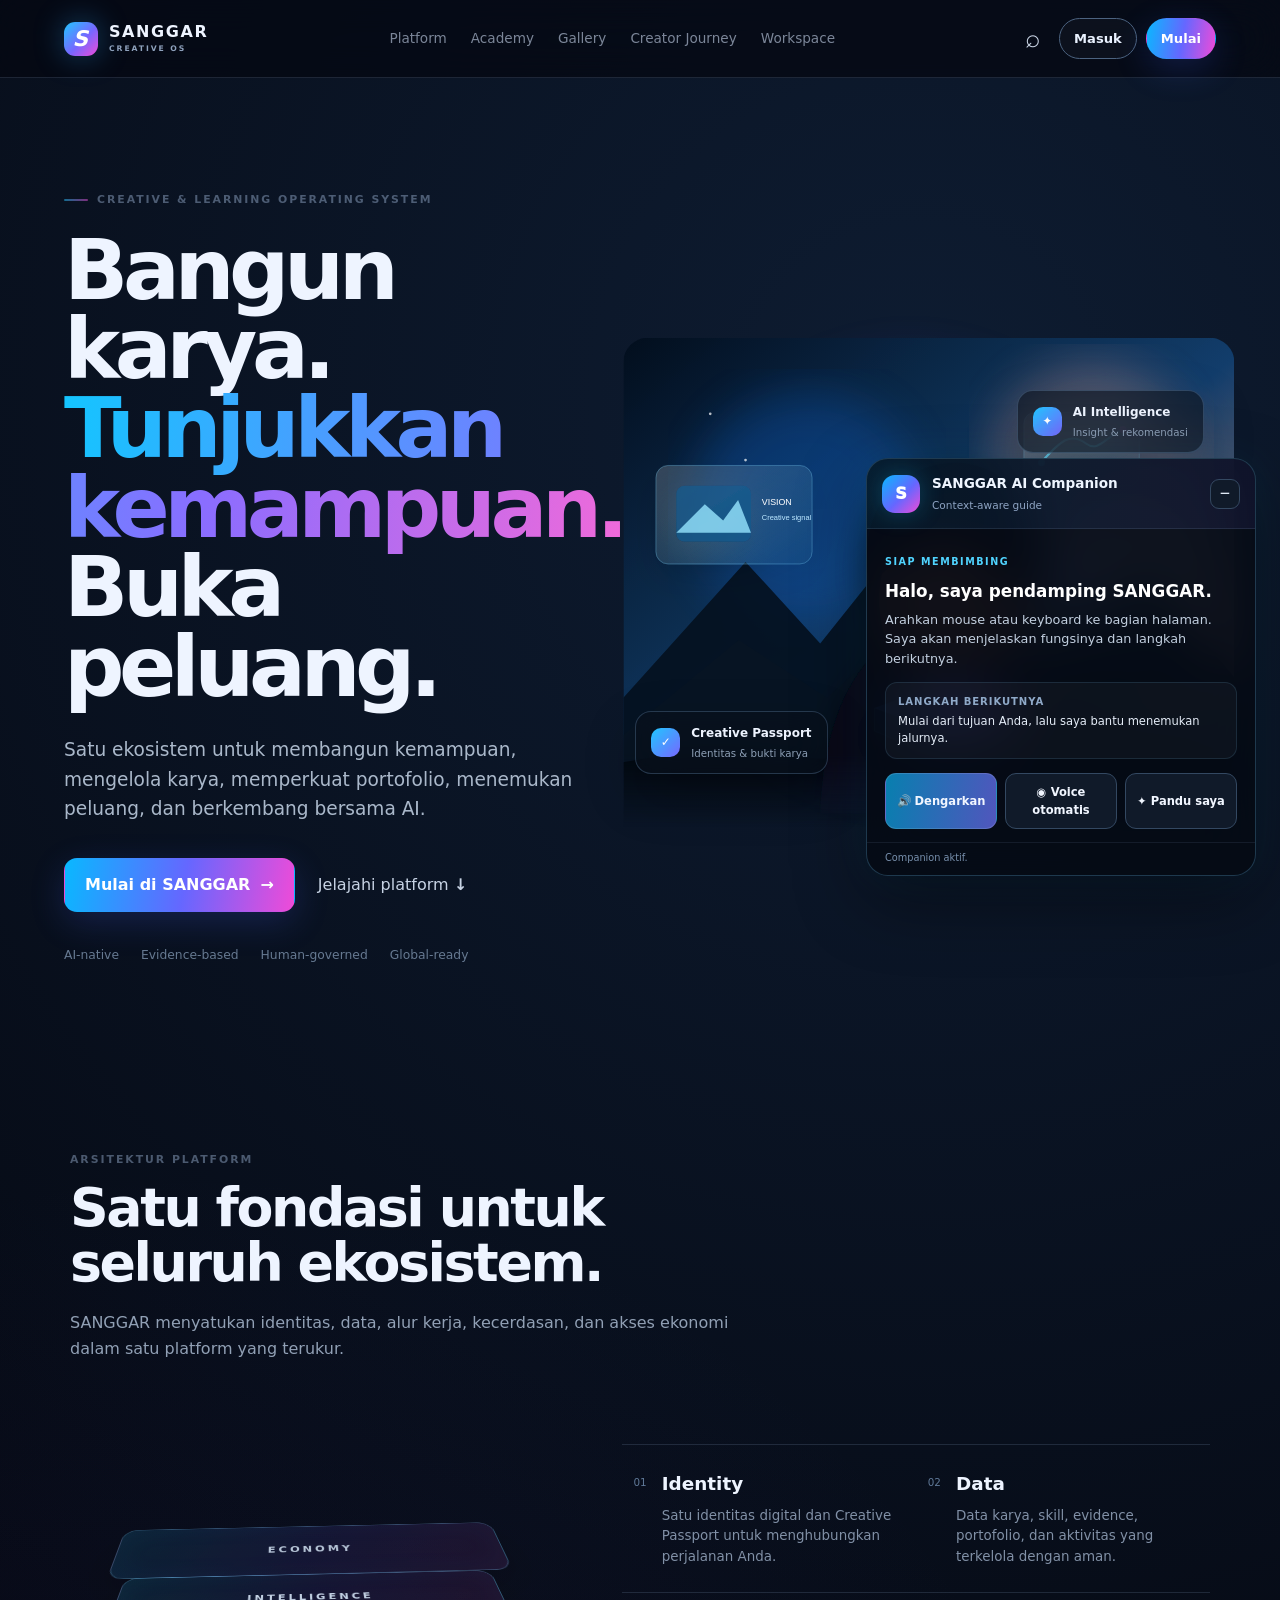
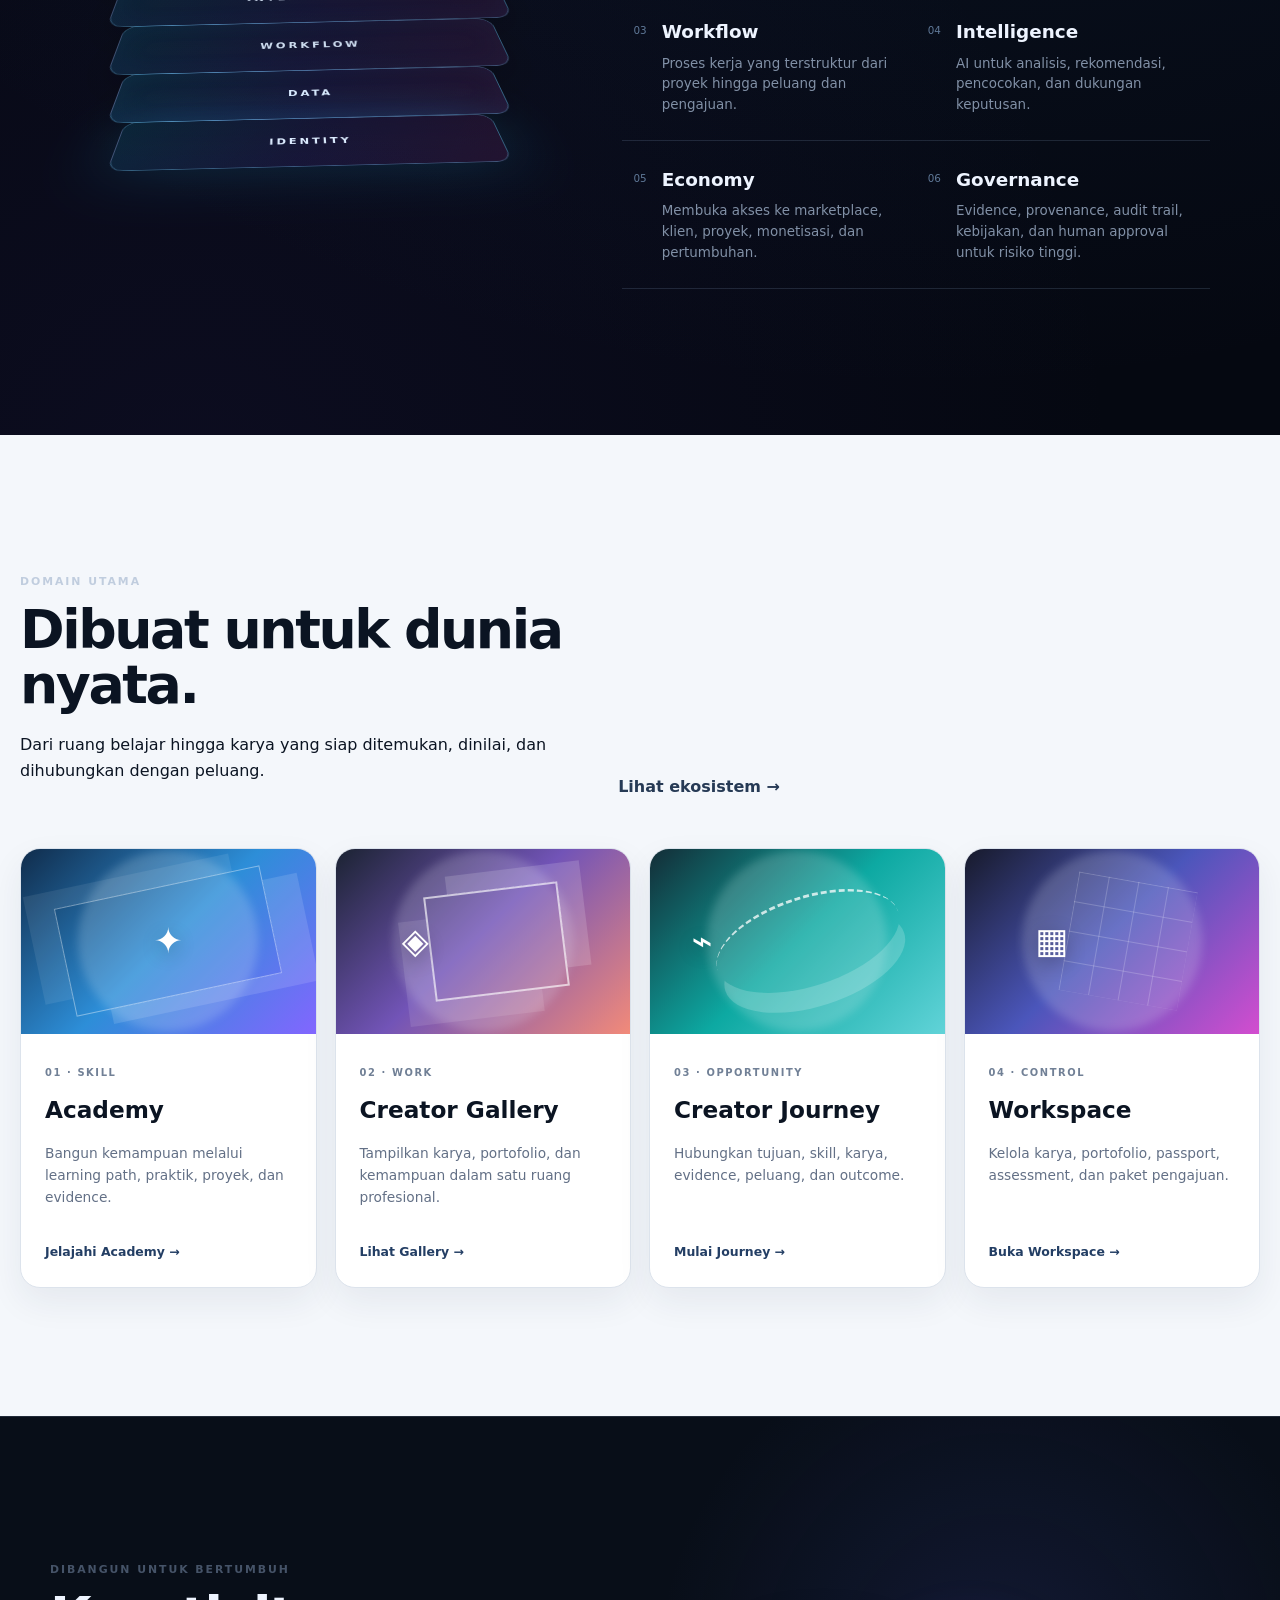
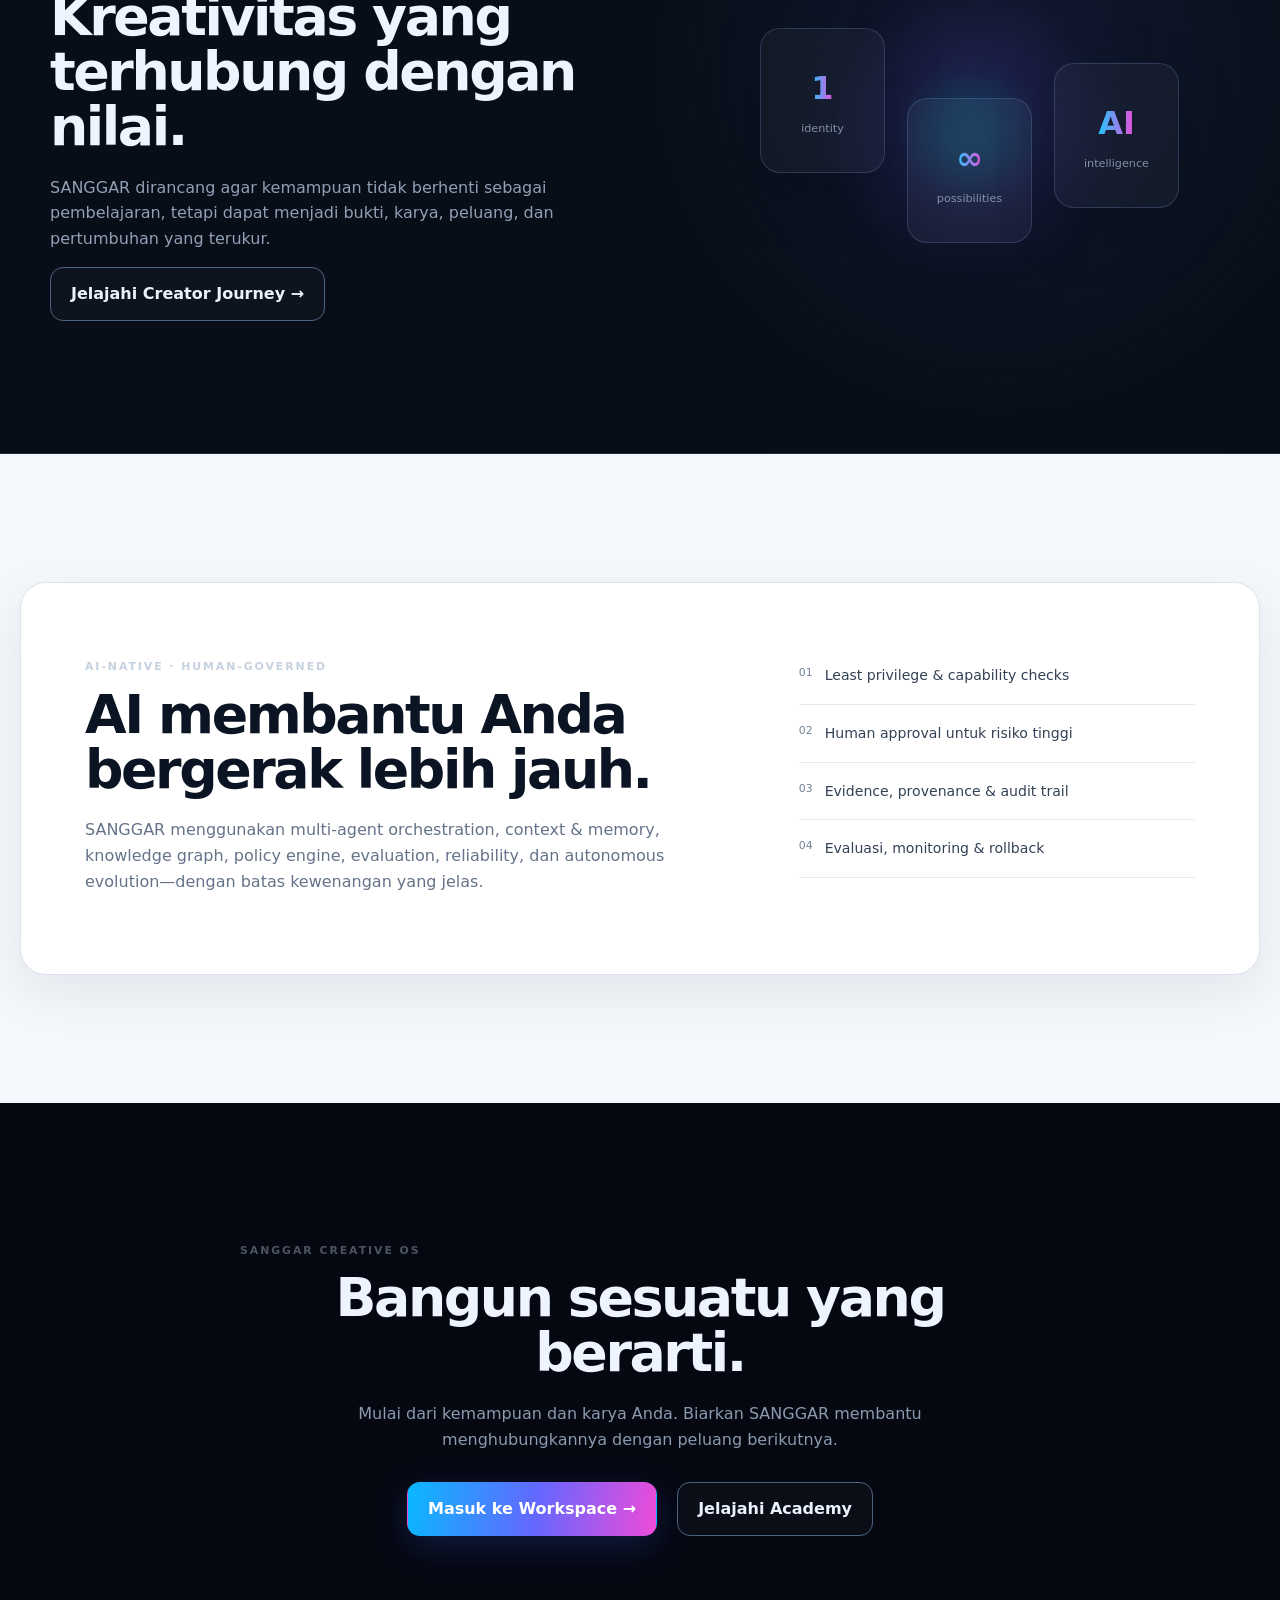
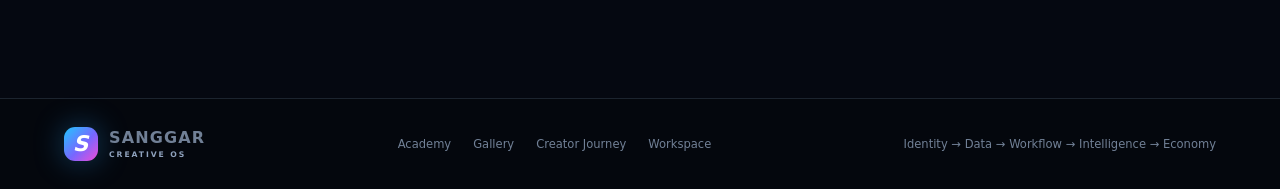
==== commit 9bfdb519: "fix(companion): align public companion cache version" ====
--- a/index.html
+++ b/index.html
@@ -99,6 +99,6 @@
 
 <footer><div class="footer-brand"><span class="brand-mark">S</span><span>SANGGAR<small>CREATIVE OS</small></span></div><div class="footer-links"><a href="academy.html">Academy</a><a href="gallery.html">Gallery</a><a href="journey.html">Creator Journey</a><a href="app.html">Workspace</a></div><span>Identity → Data → Workflow → Intelligence → Economy</span></footer>
 <script src="app.js" defer></script>
-<script src="companion.js?v=2" defer></script>
+<script src="companion.js?v=4" defer></script>
 </body>
 </html>
--- a/styles.css
+++ b/styles.css
@@ -2,3 +2,18 @@
 
 /* SANGGAR AI Companion */
 .ai-companion{position:fixed;right:24px;bottom:24px;width:min(390px,calc(100vw - 32px));z-index:1000;color:#eef5ff;border:1px solid rgba(113,205,255,.24);border-radius:22px;background:rgba(5,10,20,.9);backdrop-filter:blur(24px);box-shadow:0 24px 70px rgba(0,0,0,.42),0 0 45px rgba(32,199,255,.08);overflow:hidden;transition:transform .25s,opacity .25s,box-shadow .25s}.ai-companion.is-active{box-shadow:0 26px 80px rgba(0,0,0,.45),0 0 55px rgba(32,199,255,.14)}.ai-companion.is-speaking{border-color:rgba(32,199,255,.55)}.ai-companion-head{display:flex;align-items:center;gap:12px;padding:14px 15px;border-bottom:1px solid rgba(155,185,220,.13);background:linear-gradient(90deg,rgba(20,199,255,.08),rgba(119,103,255,.08))}.ai-avatar{width:38px;height:38px;display:grid;place-items:center;border-radius:13px;font-weight:950;color:#fff;background:linear-gradient(135deg,#09b8ff,#6567ff 55%,#ef4bd8);box-shadow:0 0 25px rgba(32,199,255,.25)}.ai-companion-head strong{display:block;font-size:.85rem}.ai-companion-head small{display:block;color:#8ea4c3;font-size:.66rem;margin-top:2px}.ai-minimize{margin-left:auto;width:30px;height:30px;border:1px solid #344861;border-radius:9px;background:#101a29;color:#eaf3ff;font-size:1.1rem;cursor:pointer}.ai-companion-body{padding:18px 18px 14px}.ai-context-label{font-size:.6rem;letter-spacing:.16em;font-weight:900;color:#50d4ff}.ai-companion-body h3{font-size:1.05rem;line-height:1.25;margin:8px 0 8px;color:#fff}.ai-companion-body p{font-size:.8rem;line-height:1.55;color:#c2cfdf;margin:0}.ai-next{display:flex;flex-direction:column;gap:3px;margin-top:13px;padding:11px 12px;border:1px solid rgba(126,207,255,.13);border-radius:12px;background:rgba(255,255,255,.035)}.ai-next b{font-size:.63rem;color:#8fa9c8;text-transform:uppercase;letter-spacing:.09em}.ai-next span{font-size:.72rem;color:#e4ecf7;line-height:1.45}.ai-companion-actions{display:flex;gap:8px;padding:0 18px 13px}.ai-action{flex:1;padding:9px 10px;border-radius:11px;border:1px solid #334861;background:#101a29;color:#f1f6ff;font:inherit;font-size:.72rem;font-weight:800;cursor:pointer}.ai-action:hover{background:#1b2b40;border-color:#5c789a}.ai-action:first-child{background:linear-gradient(100deg,#087faf,#5156bd);border-color:rgba(255,255,255,.12)}.ai-status{min-height:27px;padding:7px 18px 9px;color:#7890ad;font-size:.61rem;border-top:1px solid rgba(155,185,220,.1)}.ai-companion.is-collapsed{width:58px;border-radius:18px}.ai-companion.is-collapsed .ai-companion-head{padding:10px;justify-content:center}.ai-companion.is-collapsed .ai-companion-head>div:not(.ai-avatar),.ai-companion.is-collapsed .ai-minimize{display:none}.ai-companion.is-collapsed .ai-companion-body,.ai-companion.is-collapsed .ai-companion-actions,.ai-companion.is-collapsed .ai-status{display:none}@media(max-width:700px){.ai-companion{right:12px;bottom:12px;width:calc(100vw - 24px)}.ai-companion.is-collapsed{width:54px}.ai-companion-body{padding:15px}.ai-companion-actions{padding:0 15px 12px}}
+
+/* CREATOR-FIRST TRACK UX */
+.academy-hero{min-height:560px}.academy-art{position:relative;min-height:430px;display:grid;place-items:center}.academy-orbit{width:190px;height:190px;border:1px solid rgba(255,255,255,.25);border-radius:50%;display:grid;place-items:center;font-weight:800;letter-spacing:.16em;box-shadow:0 0 70px rgba(120,180,255,.12);background:rgba(255,255,255,.035)}.academy-orbit.orbit-2{position:absolute;width:145px;height:145px;transform:translate(125px,-95px);font-size:.8rem}.academy-orbit.orbit-3{position:absolute;width:115px;height:115px;transform:translate(-120px,110px);font-size:.72rem}.academy-track-grid{grid-template-columns:repeat(3,minmax(0,1fr))}.track-card{position:relative;display:flex;flex-direction:column;min-height:275px;padding:28px;text-decoration:none;color:inherit;border:1px solid rgba(255,255,255,.1);border-radius:24px;background:linear-gradient(145deg,rgba(255,255,255,.065),rgba(255,255,255,.018));transition:transform .25s ease,border-color .25s ease,box-shadow .25s ease}.track-card:hover,.track-card:focus-visible{transform:translateY(-6px);border-color:rgba(140,200,255,.5);box-shadow:0 20px 60px rgba(0,0,0,.2)}.track-card b{font-size:.72rem;letter-spacing:.16em;opacity:.72}.track-card h3{font-size:1.35rem;margin:16px 0 10px}.track-card p{line-height:1.65;opacity:.72;margin:0}.track-number{position:absolute;right:24px;top:24px;font-size:.72rem;opacity:.35}.track-action{margin-top:auto;padding-top:24px;font-weight:800}.flow-strip{display:flex;flex-wrap:wrap;align-items:center;justify-content:center;gap:14px;margin-top:34px}.flow-strip span{padding:12px 16px;border:1px solid rgba(255,255,255,.12);border-radius:999px;background:rgba(255,255,255,.045);font-weight:700}.flow-strip i{opacity:.4}.gallery-grid{grid-template-columns:repeat(3,minmax(0,1fr))}.top nav a.active{opacity:1}.top nav a{opacity:.7}.top nav a:hover{opacity:1}@media(max-width:900px){.academy-track-grid,.gallery-grid{grid-template-columns:repeat(2,minmax(0,1fr))}.academy-art{min-height:300px}}@media(max-width:620px){.academy-track-grid,.gallery-grid{grid-template-columns:1fr}.academy-hero{min-height:auto}.academy-art{min-height:250px}.academy-orbit{width:145px;height:145px}.academy-orbit.orbit-2{transform:translate(85px,-70px)}.academy-orbit.orbit-3{transform:translate(-80px,80px)}}
+
+/* CREATOR OS NAVIGATION */
+.creator-map-grid{display:grid;grid-template-columns:repeat(4,minmax(0,1fr));gap:16px;margin-top:34px}.map-card{display:flex;flex-direction:column;min-height:230px;padding:24px;text-decoration:none;color:inherit;border:1px solid rgba(255,255,255,.1);border-radius:22px;background:rgba(255,255,255,.035);transition:transform .22s ease,border-color .22s ease,background .22s ease}.map-card:hover,.map-card:focus-visible{transform:translateY(-5px);border-color:rgba(140,200,255,.45);background:rgba(255,255,255,.06)}.map-card b{font-size:.68rem;letter-spacing:.12em;opacity:.55}.map-card h3{font-size:1.3rem;margin:18px 0 8px}.map-card p{line-height:1.6;opacity:.7;margin:0}.map-card span{margin-top:auto;padding-top:22px;font-weight:800}.creator-map{padding-top:110px;padding-bottom:110px}@media(max-width:1000px){.creator-map-grid{grid-template-columns:repeat(2,minmax(0,1fr))}}@media(max-width:600px){.creator-map-grid{grid-template-columns:1fr}.creator-map{padding-top:72px;padding-bottom:72px}}
+
+/* VISUAL-FIRST CREATOR GALLERY */
+.gallery-page{background:#07090d}.gallery-hero{min-height:620px;display:grid;grid-template-columns:minmax(0,1.45fr) minmax(280px,.55fr);gap:50px;align-items:end;padding:120px 7vw 80px;background:radial-gradient(circle at 75% 25%,rgba(112,92,255,.18),transparent 34%),radial-gradient(circle at 30% 80%,rgba(0,210,180,.1),transparent 30%)}.gallery-hero h1{font-size:clamp(4rem,9vw,8rem);line-height:.86;letter-spacing:-.07em;margin:14px 0 28px}.gallery-hero h1 em,.gallery-cta h2 em{font-style:normal;opacity:.45}.gallery-hero-note{border-left:1px solid rgba(255,255,255,.18);padding:20px 0 20px 28px;display:flex;flex-direction:column;gap:3px}.gallery-hero-note span{font-size:.65rem;letter-spacing:.2em;opacity:.5;margin-bottom:18px}.gallery-hero-note strong{font-size:clamp(1.8rem,4vw,3.6rem);letter-spacing:-.06em}.gallery-toolbar{display:flex;justify-content:space-between;align-items:end;gap:30px;padding:70px 7vw 28px}.gallery-toolbar h2{margin:5px 0;font-size:2.1rem;letter-spacing:-.04em}.gallery-filters{display:flex;flex-wrap:wrap;gap:7px}.gallery-filter{display:inline-flex;align-items:center;text-decoration:none;border:1px solid rgba(255,255,255,.12);background:rgba(255,255,255,.03);color:inherit;border-radius:999px;padding:9px 16px;cursor:pointer}.gallery-filter.active,.gallery-filter:hover{background:#fff;color:#080a0e}.masonry-gallery{display:grid;grid-template-columns:repeat(3,1fr);grid-auto-rows:260px;gap:14px;padding:0 7vw 100px}.art-card{min-width:0;display:flex;flex-direction:column;border-radius:18px;overflow:hidden;background:#101319;border:1px solid rgba(255,255,255,.08);transition:transform .25s ease,border-color .25s ease}.art-card:hover{transform:translateY(-6px);border-color:rgba(255,255,255,.25)}.art-tall{grid-row:span 2}.art-wide{grid-column:span 2}.art-visual{position:relative;flex:1;overflow:hidden;display:flex;align-items:flex-end;padding:20px;font-size:.7rem;letter-spacing:.15em}.art-visual:after{content:"";position:absolute;inset:0;background:linear-gradient(transparent 35%,rgba(0,0,0,.62))}.art-visual span,.art-visual b{position:relative;z-index:1}.art-visual span{position:absolute;top:18px;right:20px;font-size:.6rem;opacity:.7}.visual-3d{background:radial-gradient(circle at 65% 35%,#d5c6ff 0 4%,transparent 5%),linear-gradient(135deg,#17142b,#4c35a1 48%,#101319)}.visual-photo{background:linear-gradient(120deg,#28343c,#b8a58c 48%,#101216)}.visual-design{background:linear-gradient(115deg,#ee7450,#dbcf6d 38%,#5969db 72%,#171a27)}.visual-motion{background:radial-gradient(circle at 70% 35%,#f7c5ff,transparent 12%),linear-gradient(145deg,#101426,#7444b8 55%,#ef6c94)}.visual-art{background:radial-gradient(circle at 30% 30%,#ffd88a,transparent 13%),linear-gradient(135deg,#183e46,#bd5265 55%,#e4a65c)}.visual-audio{background:repeating-linear-gradient(90deg,#111827 0 9px,#38445b 10px 12px,#10131a 13px 18px)}.art-meta{display:flex;justify-content:space-between;align-items:center;padding:15px 17px;background:#0c0f14}.art-meta strong,.art-meta small{display:block}.art-meta strong{font-size:.92rem}.art-meta small{opacity:.48;margin-top:4px}.art-meta>span{opacity:.5}.gallery-cta{margin:0 7vw 100px;padding:70px;min-height:300px;border-radius:28px;border:1px solid rgba(255,255,255,.1);background:linear-gradient(120deg,rgba(255,255,255,.06),rgba(255,255,255,.015));text-align:center}.gallery-cta h2{font-size:clamp(2.6rem,6vw,5.5rem);letter-spacing:-.06em;margin:10px 0}.gallery-cta p:not(.eyebrow){max-width:650px;margin:0 auto 28px;opacity:.62;line-height:1.7}@media(max-width:900px){.gallery-hero{grid-template-columns:1fr;min-height:auto}.gallery-hero-note{display:none}.gallery-toolbar{align-items:flex-start;flex-direction:column}.masonry-gallery{grid-template-columns:repeat(2,1fr)}.art-wide{grid-column:span 2}}@media(max-width:600px){.gallery-hero{padding:90px 22px 60px}.gallery-toolbar,.masonry-gallery{padding-left:22px;padding-right:22px}.masonry-gallery{grid-template-columns:1fr;grid-auto-rows:260px}.art-wide{grid-column:span 1}.art-tall{grid-row:span 1}.gallery-cta{margin:0 22px 70px;padding:45px 22px}}
+
+.gallery-filter.active{font-weight:800}.art-card[hidden]{display:none!important}
+
+.gallery-empty{grid-column:1/-1;min-height:320px;border:1px dashed rgba(255,255,255,.16);border-radius:22px;display:flex;flex-direction:column;align-items:center;justify-content:center;text-align:center;padding:40px;background:rgba(255,255,255,.02)}.gallery-empty span{font-size:.65rem;letter-spacing:.2em;opacity:.45}.gallery-empty strong{font-size:1.8rem;margin:12px 0}.gallery-empty p{opacity:.55;max-width:500px}.art-visual.has-image{padding:0}.art-visual.has-image img{width:100%;height:100%;object-fit:cover;display:block}.art-visual.has-image:after{display:block}
+
+.work-detail-page{max-width:1400px;margin:auto;padding:24px}.work-detail{padding:40px 0}.work-back{margin-bottom:24px}.work-back a{opacity:.7}.work-content{display:grid;grid-template-columns:minmax(0,1.4fr) minmax(300px,.6fr);gap:42px;align-items:start}.work-media{min-height:520px;border-radius:28px;overflow:hidden;background:rgba(255,255,255,.04);border:1px solid rgba(255,255,255,.1)}.work-media img{width:100%;height:100%;min-height:520px;object-fit:cover;display:block}.work-placeholder{min-height:520px;display:grid;place-items:center;text-align:center}.work-placeholder span,.eyebrow{letter-spacing:.18em;font-size:.68rem;opacity:.5}.work-info{padding:32px 0}.work-info h1{font-size:clamp(2.5rem,6vw,6rem);line-height:.95;margin:14px 0 24px}.work-info p{font-size:1.1rem;line-height:1.7;opacity:.7}.work-actions{display:flex;gap:12px;flex-wrap:wrap;margin:30px 0}.work-meta{display:flex;gap:20px;opacity:.45;font-size:.8rem;border-top:1px solid rgba(255,255,255,.1);padding-top:20px}@media(max-width:800px){.work-content{grid-template-columns:1fr}.work-media,.work-media img{min-height:340px}.work-info{padding-top:10px}}
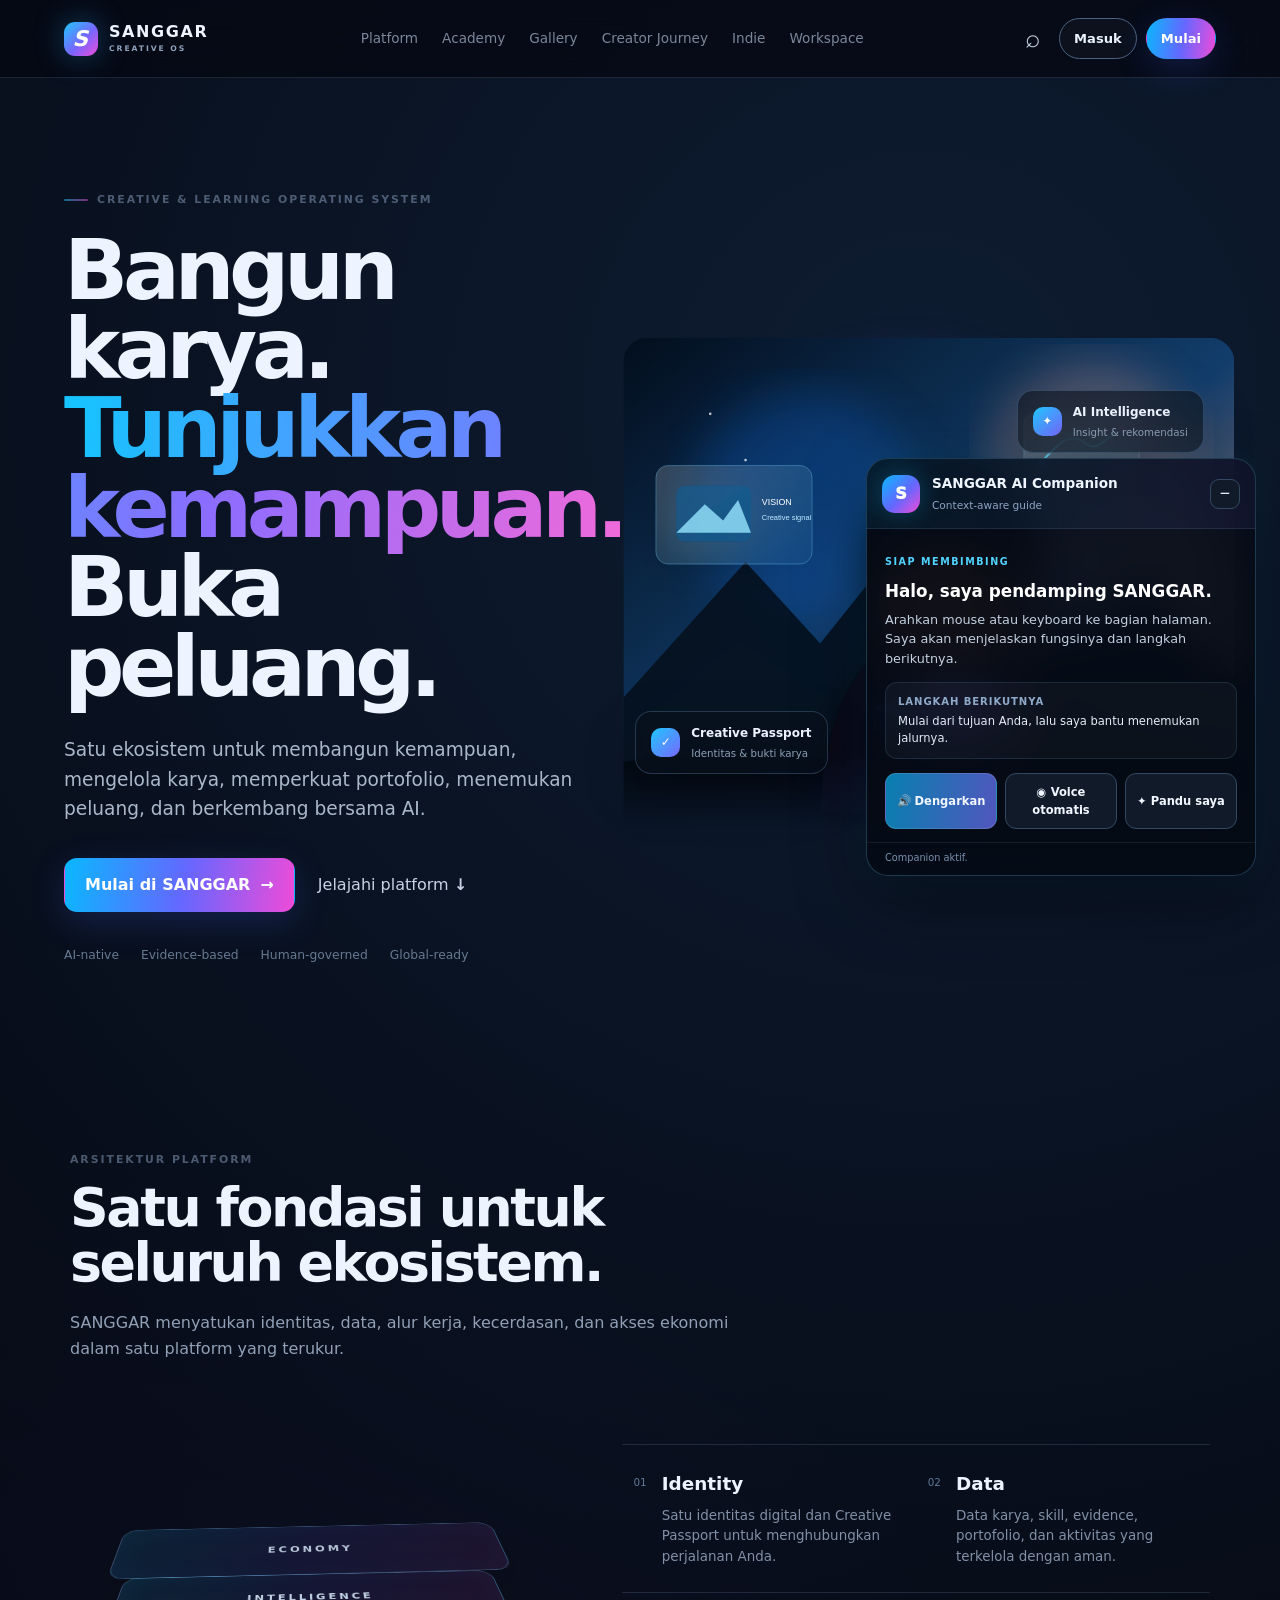
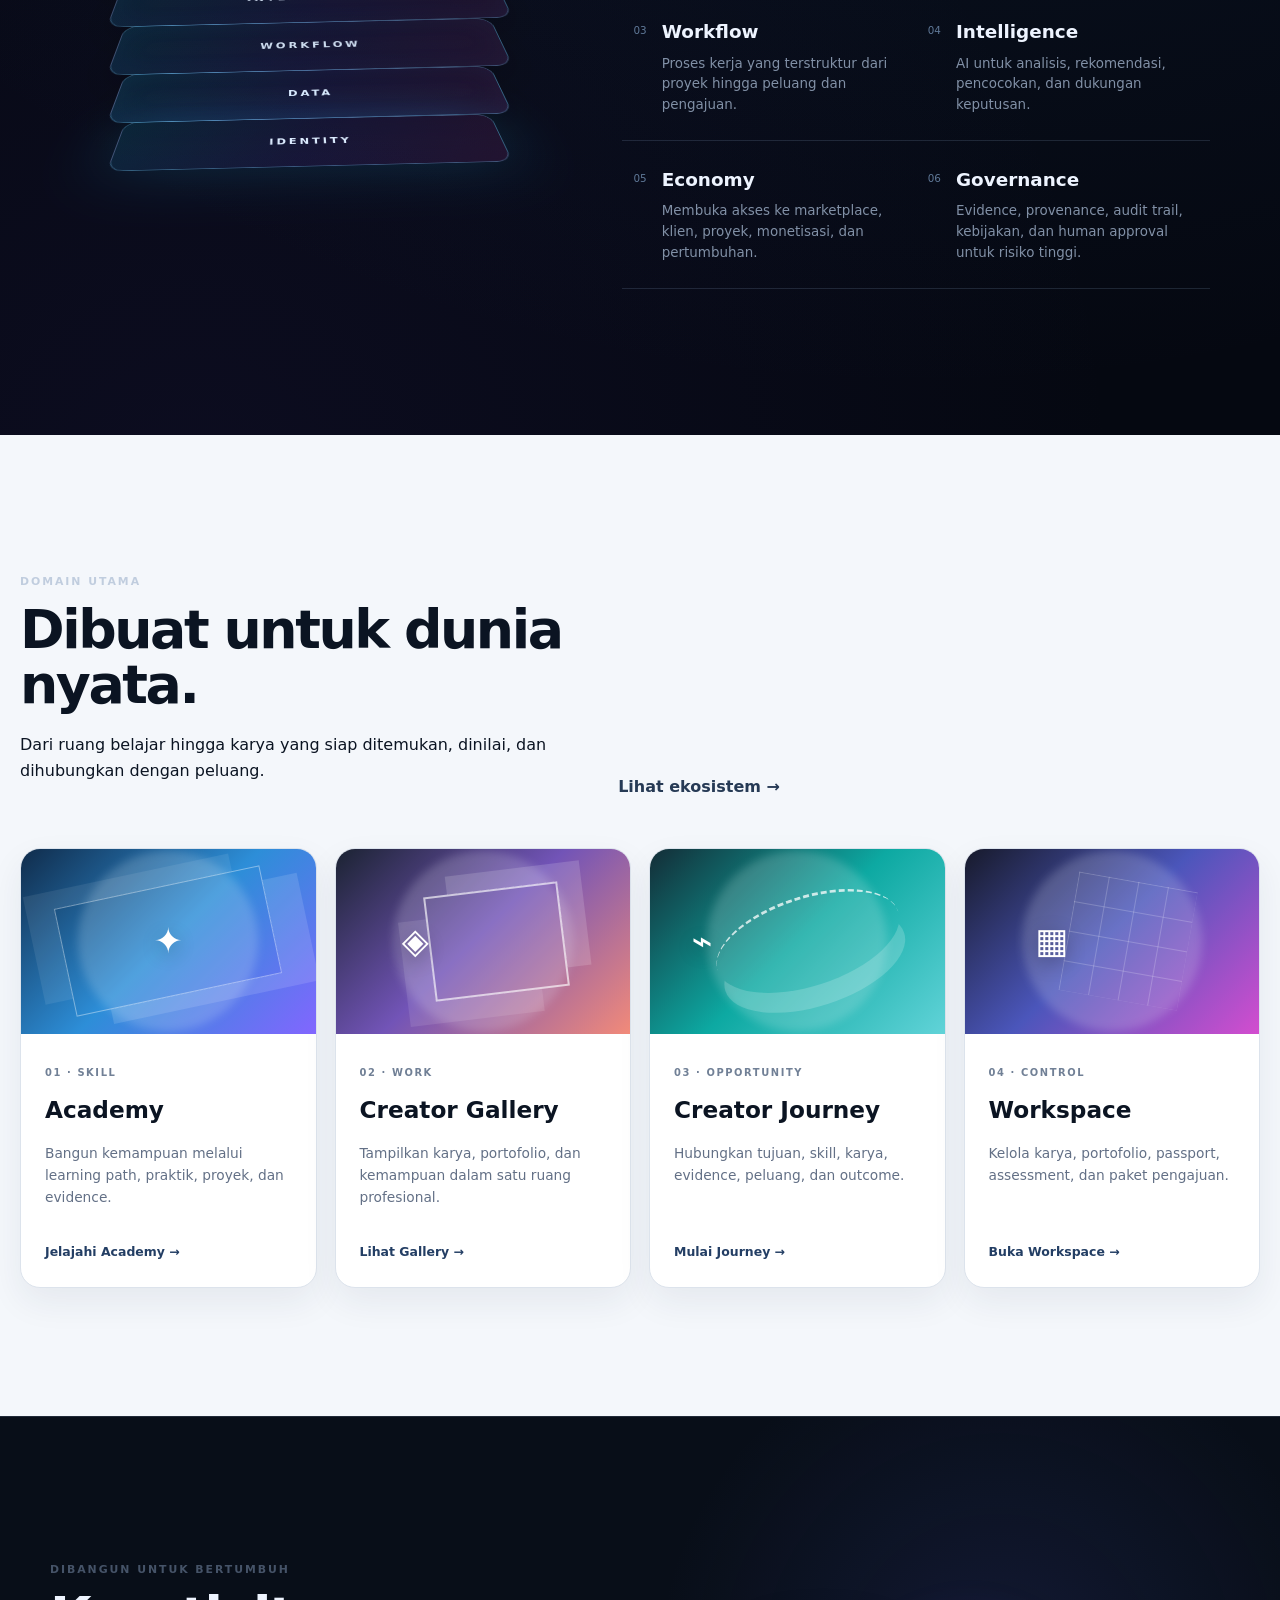
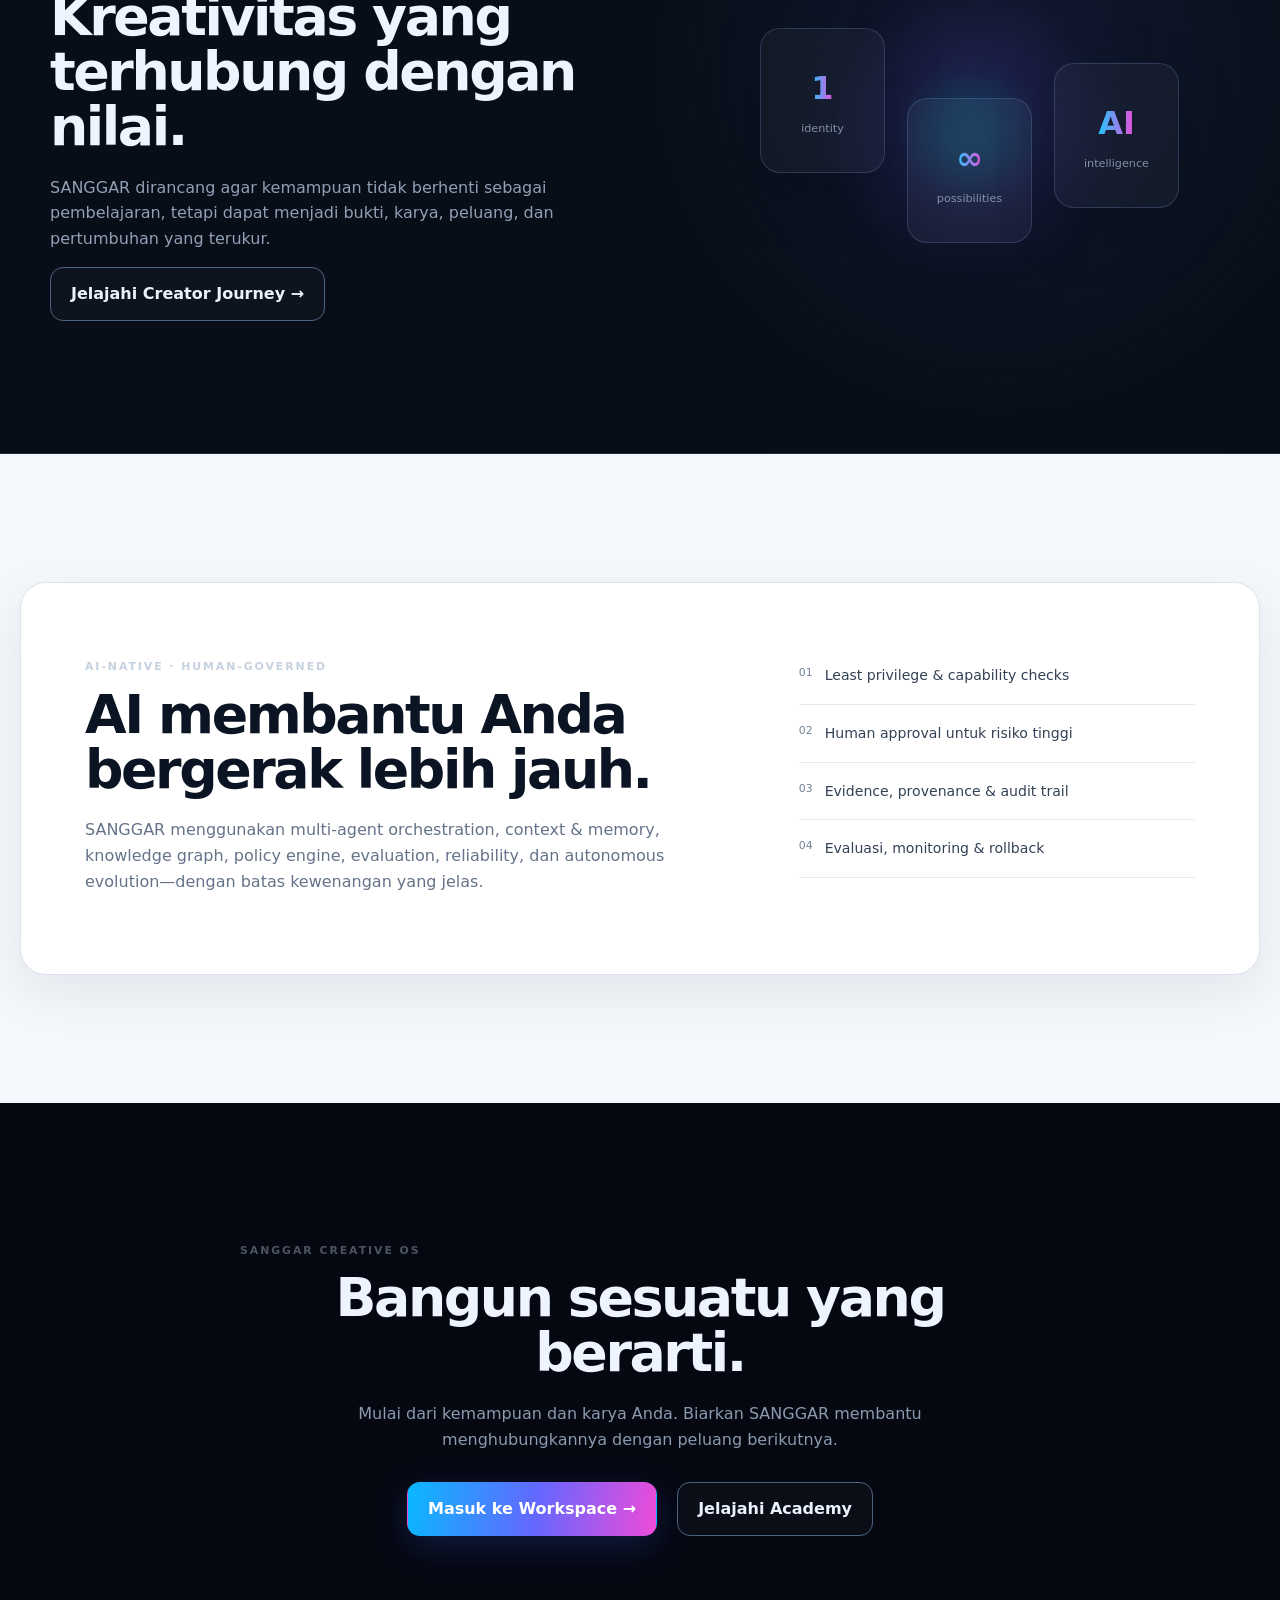
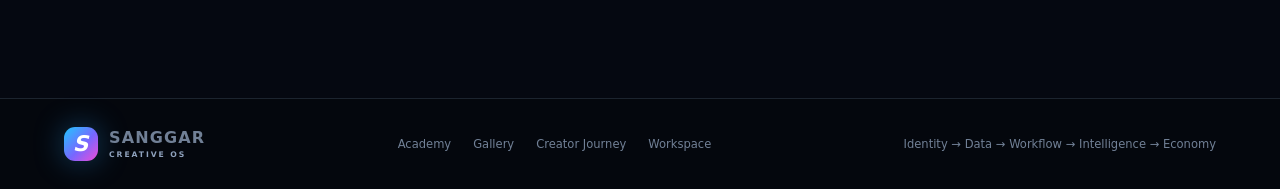
==== commit fd8b8cfb: "feat(indie): link SANGGAR Indie from main navigation" ====
--- a/index.html
+++ b/index.html
@@ -21,6 +21,7 @@
     <a href="academy.html">Academy</a>
     <a href="gallery.html">Gallery</a>
     <a href="journey.html">Creator Journey</a>
+    <a href="indie.html">Indie</a>
     <a href="app.html">Workspace</a>
   </nav>
   <div class="top-actions"><a class="icon-link" href="#platform" aria-label="Cari">⌕</a><a class="button outline small" href="app.html">Masuk</a><a class="button gradient small" href="app.html">Mulai</a></div>
--- a/styles.css
+++ b/styles.css
@@ -17,3 +17,6 @@
 .gallery-empty{grid-column:1/-1;min-height:320px;border:1px dashed rgba(255,255,255,.16);border-radius:22px;display:flex;flex-direction:column;align-items:center;justify-content:center;text-align:center;padding:40px;background:rgba(255,255,255,.02)}.gallery-empty span{font-size:.65rem;letter-spacing:.2em;opacity:.45}.gallery-empty strong{font-size:1.8rem;margin:12px 0}.gallery-empty p{opacity:.55;max-width:500px}.art-visual.has-image{padding:0}.art-visual.has-image img{width:100%;height:100%;object-fit:cover;display:block}.art-visual.has-image:after{display:block}
 
 .work-detail-page{max-width:1400px;margin:auto;padding:24px}.work-detail{padding:40px 0}.work-back{margin-bottom:24px}.work-back a{opacity:.7}.work-content{display:grid;grid-template-columns:minmax(0,1.4fr) minmax(300px,.6fr);gap:42px;align-items:start}.work-media{min-height:520px;border-radius:28px;overflow:hidden;background:rgba(255,255,255,.04);border:1px solid rgba(255,255,255,.1)}.work-media img{width:100%;height:100%;min-height:520px;object-fit:cover;display:block}.work-placeholder{min-height:520px;display:grid;place-items:center;text-align:center}.work-placeholder span,.eyebrow{letter-spacing:.18em;font-size:.68rem;opacity:.5}.work-info{padding:32px 0}.work-info h1{font-size:clamp(2.5rem,6vw,6rem);line-height:.95;margin:14px 0 24px}.work-info p{font-size:1.1rem;line-height:1.7;opacity:.7}.work-actions{display:flex;gap:12px;flex-wrap:wrap;margin:30px 0}.work-meta{display:flex;gap:20px;opacity:.45;font-size:.8rem;border-top:1px solid rgba(255,255,255,.1);padding-top:20px}@media(max-width:800px){.work-content{grid-template-columns:1fr}.work-media,.work-media img{min-height:340px}.work-info{padding-top:10px}}
+
+/* JOURNEY 3D / AR VISUAL PREVIEW */
+.journey-3d-section{max-width:1400px}.journey-3d-section .section-head{max-width:900px}.journey-3d-section .section-head h2 strong{background:linear-gradient(95deg,var(--cyan),var(--purple),var(--pink));-webkit-background-clip:text;background-clip:text;color:transparent}.three-preview{display:grid;grid-template-columns:minmax(0,1.5fr) minmax(280px,.5fr);gap:18px;margin-top:48px}.three-stage{position:relative;min-height:560px;border:1px solid rgba(126,207,255,.18);border-radius:28px;overflow:hidden;background:radial-gradient(circle at 50% 42%,rgba(54,112,255,.15),transparent 36%),#060a12;box-shadow:inset 0 0 100px rgba(32,199,255,.04),0 28px 80px rgba(0,0,0,.3);touch-action:none}.three-stage canvas{display:block;width:100%;height:100%;min-height:560px}.three-stage-ui{position:absolute;left:20px;right:20px;top:18px;display:flex;justify-content:space-between;gap:20px;pointer-events:none;font-size:.63rem;letter-spacing:.14em;font-weight:900}.three-stage-ui span:first-child{color:#53d8ff}.three-stage-ui span:last-child{color:#91a0b5;letter-spacing:.02em;text-transform:none;font-weight:600}.three-reticle{position:absolute;left:50%;top:50%;width:42px;height:42px;transform:translate(-50%,-50%);border:1px solid rgba(255,255,255,.13);border-radius:50%;pointer-events:none}.three-info{padding:30px;border:1px solid rgba(126,207,255,.13);border-radius:24px;background:linear-gradient(145deg,rgba(255,255,255,.055),rgba(255,255,255,.018));display:flex;flex-direction:column;justify-content:space-between}.three-kicker{font-size:.62rem;letter-spacing:.18em;color:#53d8ff;font-weight:900}.three-info h3{font-size:1.6rem;line-height:1.05;margin:12px 0}.three-info p{color:#91a0b5;line-height:1.65;font-size:.86rem}.three-stats{display:grid;gap:10px;margin:28px 0}.three-stats span{padding:12px 13px;border:1px solid rgba(255,255,255,.08);border-radius:12px;color:#aebbd0;font-size:.78rem}.three-stats b{color:#53d8ff;margin-right:8px}.three-actions{display:grid;gap:10px}.three-actions .button{width:100%;cursor:pointer;font:inherit}@media(max-width:900px){.three-preview{grid-template-columns:1fr}.three-stage,.three-stage canvas{min-height:460px}}@media(max-width:620px){.three-stage,.three-stage canvas{min-height:390px}.three-stage-ui{align-items:flex-start;flex-direction:column;gap:5px}.three-info{padding:22px}.journey-3d-section{padding-top:65px}}
